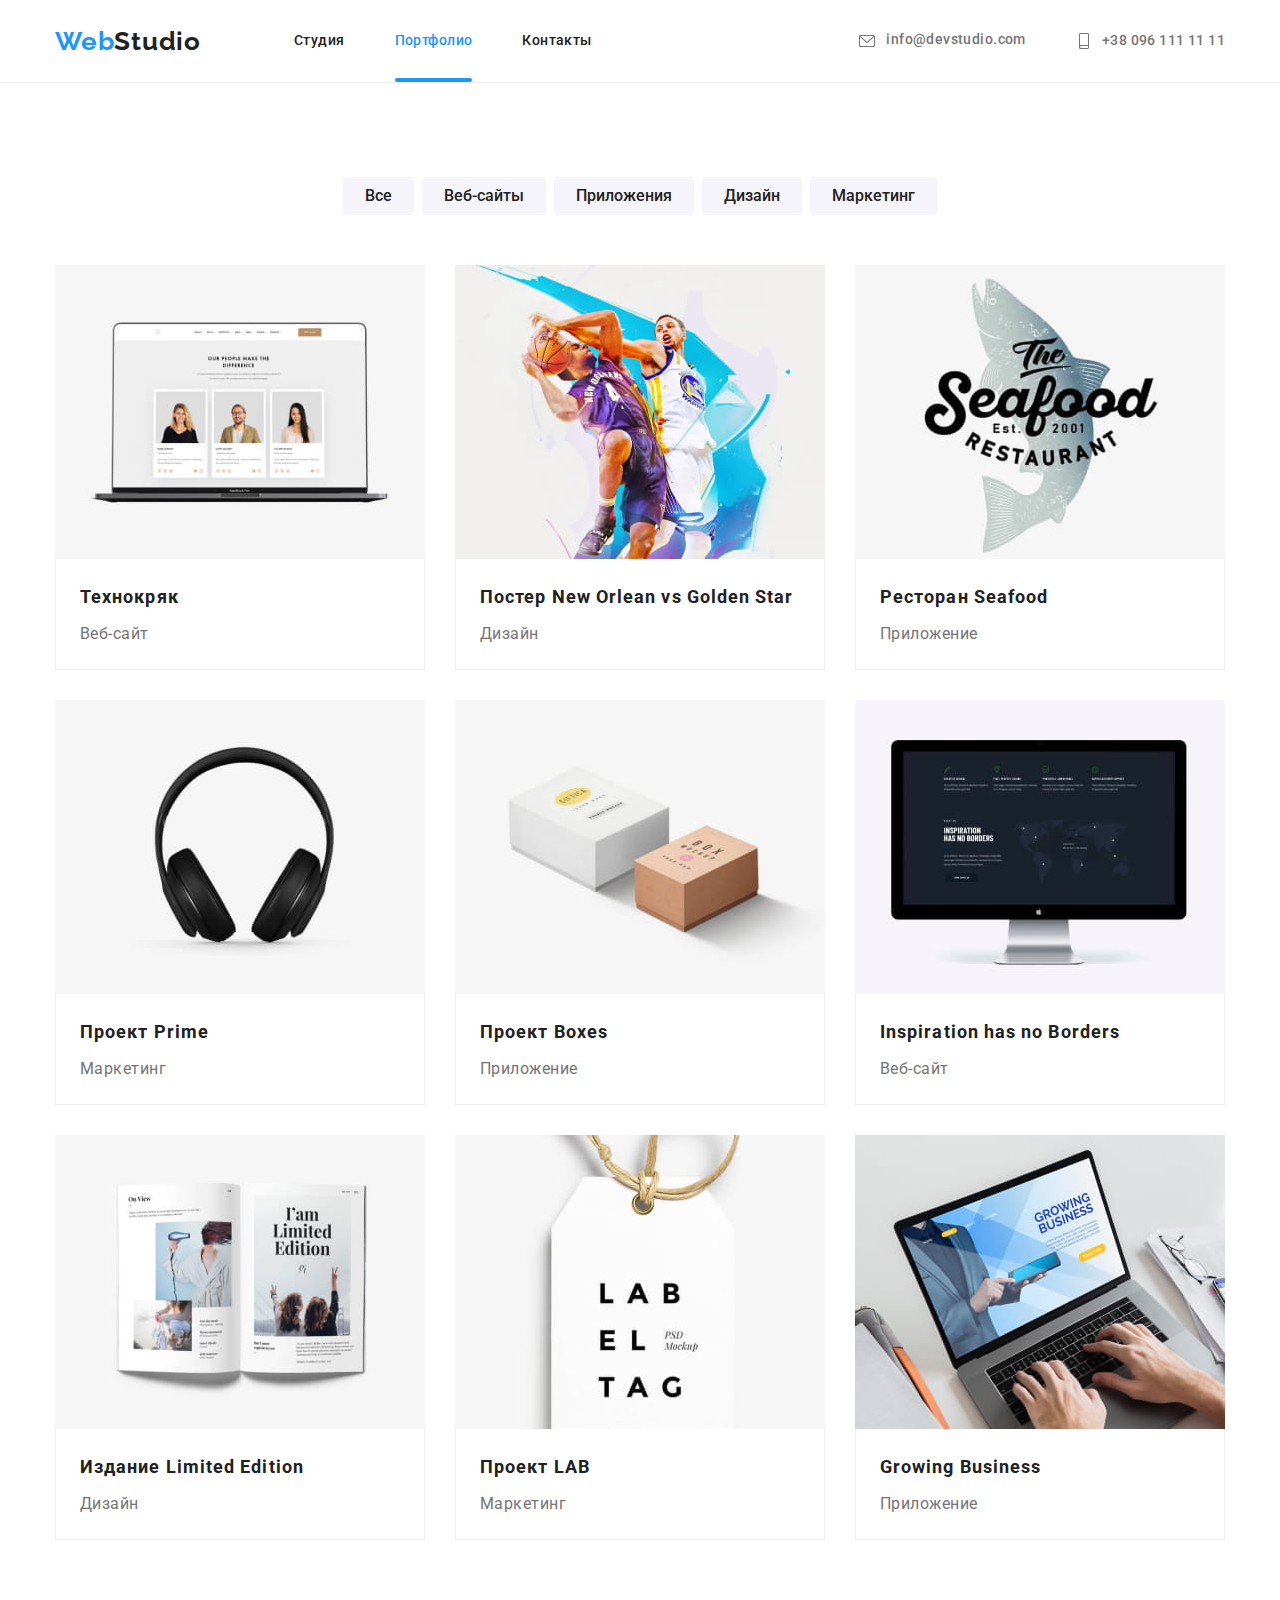
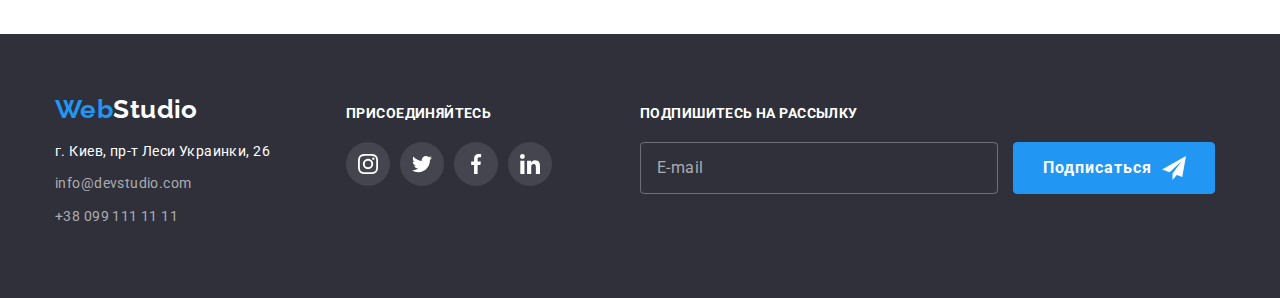
==== portfolio.html @ c3e45320 "Initial commit" ====
<!DOCTYPE html>
<html lang="ru">
  <head>
    <meta charset="UTF-8" />
    <meta http-equiv="X-UA-Compatible" content="IE=edge" />
    <meta name="viewport" content="width=device-width, initial-scale=1.0" />    
    <link href="https://fonts.googleapis.com/css2?family=Raleway:wght@700&family=Roboto:wght@400;500;700;900&display=swap"
      rel="stylesheet" />
      <link rel="stylesheet" href="https://cdnjs.cloudflare.com/ajax/libs/modern-normalize/0.2.0/modern-normalize.min.css" />
      <link rel="stylesheet" href="./css/styles.min.css"/>  
    <title>Web Studio</title>
  </head>
  <body>
    
    <!--Шапка сайта-->

    <header class="header">
      <div class="container header__container">
       <a class="logo link" href="./index.html"><span class="logo--accent-color">Web</span>Studio</a>
    
        <!--Навигация-->

         <nav class="header__navigation">
      
           <ul class="list header__list menu">
            <li class="menu__item"><a href="./index.html" class="link menu__link">Студия</a></li>
            <li class="menu__item"><a href="./portfolio.html" class="link menu__link menu__link--current">Портфолио</a></li>
            <li class="menu__item"><a href="/" class="link menu__link">Контакты</a></li>
          </ul>
    
        </nav>

        <!--Контакты-->

      <ul class="list contact-nav">
        <li class="contact-nav__item"><a class="link contact-nav__link" href="mailto:info@devstudio.com" > 
          <svg class="contact-nav__icon" width="18" height="14">
            <use href="./images/icons/sprite.svg#icon-envelope-hover"></use>             
         
        </svg>
        info@devstudio.com</a></li>

        <li class="contact-nav__item"><a class="link contact-nav__link" href="tel:+380961111111" >
          <svg class="contact-nav__icon" width="16" height="18">
            <use href="./images/icons/sprite.svg#icon-smartphone"></use>
          </svg>
          +38 096 111 11 11</a></li>
      </ul>
    </div>
    </header>

    
    <!--Примеры работ-->

    <main>
      <h1 class="visually-hidden">Примеры работ</h1>
        <section class="section">
      <div class="container">    
        <div class="filter">
        <ul class="filter__list list">
          <li class="filter__item"><button class="filter__button" type="button">Все</button></li>
          <li class="filter__item"><button class="filter__button" type="button">Веб-сайты</button></li>
          <li class="filter__item"><button class="filter__button" type="button">Приложения</button></li>
          <li class="filter__item"><button class="filter__button" type="button">Дизайн</button></li>
          <li class="filter__item"><button class="filter__button" type="button">Маркетинг</button></li>
        </ul>
      </div>

      
        <ul class="grid list">
          <li class="grid__item">
            <article class="product">
            <a class="link product__link" href="/">
              <div class="product__img">
            <img
              src="./images/portfolio-images/img.jpg"
              alt="Сайт на ноутбуке"
              width="370"
              />
              <div class="product__overlay">
                <p class="product__text">
                  Технокряк это современная площадка распространения коронавируса. Компании используют эту платформу для цифрового шпионажа и атак
                  на защищённые сервера конкурентов.
                </p>
              </div>
            </div>
            <div class="product__meta">
            <h2 class="product__name">Технокряк</h2>
            <p class="product__type">Веб-сайт</p>
          </div>
        </a>
      </article>
        </li>
          <li class="grid__item">
            <article class="product">
            <a class="link product__link" href="/">
              <div class="product__img">
            <img
              src="./images/portfolio-images/img-1.jpg"
              alt="Красочный баскетбол"
              width="370"
              />
              <div class="product__overlay">
                <p class="product__text">
                  Технокряк это современная площадка распространения коронавируса. Компании используют эту платформу для цифрового шпионажа и атак
                  на защищённые сервера конкурентов.
                </p>
              </div>
            </div>
              <div class="product__meta">
            <h2 class="product__name">Постер New Orlean vs Golden Star</h2>
            <p class="product__type">Дизайн</p>
          </div>
        </a>
      </article>
        </li>
          <li class="grid__item">
            <article class="product">
            <a class="link product__link" href="/">
              <div class="product__img">
            <img
              src="./images/portfolio-images/img-2.jpg"
              alt="Эмблема ресторана Рыба"
              width="370"
              />
              <div class="product__overlay">
                <p class="product__text">
                  Технокряк это современная площадка распространения коронавируса. Компании используют эту платформу для цифрового шпионажа и атак
                  на защищённые сервера конкурентов.
                </p>
              </div>
            </div>
              <div class="product__meta">
            <h2 class="product__name">Ресторан Seafood</h2>
            <p class="product__type">Приложение</p>
          </div>
        </a>
        </li>
          <li class="grid__item">
            <article class="product">
            <a class="link product__link" href="/">
              <div class="product__img">
            <img
              src="./images/portfolio-images/img-3.jpg"
              alt="Наушники"
              width="370"
              />
              <div class="product__overlay">
                <p class="product__text">
                  Технокряк это современная площадка распространения коронавируса. Компании используют эту платформу для цифрового шпионажа и атак
                  на защищённые сервера конкурентов.
                </p>
              </div>
            </div>
              <div class="product__meta">
            <h2 class="product__name">Проект Prime</h2>
            <p class="product__type">Маркетинг</p>
          </div>
        </a>
      </article>
        </li>
          <li class="grid__item">
            <article class="product">
            <a class="link product__link" href="/">
              <div class="product__img">
            <img
              src="./images/portfolio-images/img-4.jpg"
              alt="Коробки"
              width="370"
              />
              <div class="product__overlay">
                <p class="product__text">
                  Технокряк это современная площадка распространения коронавируса. Компании используют эту платформу для цифрового шпионажа и атак
                  на защищённые сервера конкурентов.
                </p>
              </div>
            </div>
              <div class="product__meta">
            <h2 class="product__name">Проект Boxes</h2>
            <p class="product__type">Приложение</p>
          </div>
        </a>
      </article>
        </li>
          <li class="grid__item">
            <article class="product">
            <a class="link product__link" href="/">
              <div class="product__img">
            <img
              src="./images/portfolio-images/img-5.jpg"
              alt="Cайт на мониторе"
              width="370"
              />
              <div class="product__overlay">
                <p class="product__text">
                  Технокряк это современная площадка распространения коронавируса. Компании используют эту платформу для цифрового шпионажа и атак
                  на защищённые сервера конкурентов.
                </p>
              </div>
            </div>
              <div class="product__meta">
            <h2 class="product__name">Inspiration has no Borders</h2>
            <p class="product__type">Веб-сайт</p>
          </div>
        </a>
      </article>
        </li>
          <li class="grid__item">
            <article class="product">
            <a class="link product__link" href="/">
              <div class="product__img">
            <img
              src="./images/portfolio-images/img-6.jpg"
              alt="Раскрытая книга"
              width="370"
              />
              <div class="product__overlay">
                <p class="product__text">
                  Технокряк это современная площадка распространения коронавируса. Компании используют эту платформу для цифрового шпионажа и атак
                  на защищённые сервера конкурентов.
                </p>
              </div>
            </div>
              <div class="product__meta">
            <h2 class="product__name">Издание Limited Edition</h2>
            <p class="product__type">Дизайн</p>
          </div>
        </a>
      </article>
        </li>
          <li class="grid__item">
            <article class="product">
            <a class="link product__link" href="/">
              <div class="product__img">
            <img
              src="./images/portfolio-images/img-7.jpg"
              alt="Бирка"
              width="370"
              />
              <div class="product__overlay">
                <p class="product__text">
                  Технокряк это современная площадка распространения коронавируса. Компании используют эту платформу для цифрового шпионажа и атак
                  на защищённые сервера конкурентов.
                </p>
              </div>
            </div>
              <div class="product__meta">
            <h2 class="product__name">Проект LAB</h2>
            <p class="product__type">Маркетинг</p>
          </div>
        </a>
      </article>
        </li>
          <li class="grid__item">
            <article class="product">
            <a class="link product__link" href="/">
              <div class="product__img">
            <img
              src="./images/portfolio-images/img-8.jpg"
              alt="Руки печатают на ноутбуке"
              width="370"
              />
              <div class="product__overlay">
                <p class="product__text">
                  Технокряк это современная площадка распространения коронавируса. Компании используют эту платформу для цифрового шпионажа и атак
                  на защищённые сервера конкурентов.
                </p>
              </div>
            </div>
              <div class="product__meta">
            <h2 class="product__name">Growing Business</h2>
            <p class="product__type">Приложение</p>
          </div>
        </a>
      </article>
      </li>
    </ul>
  </div>
</section>
</main>

    <!--Футер-->

    <footer class="footer">
      <div class="container footer__container">
        <div class="footer__item">
      <a class="logo logo__footer" href="./index.html">
        <span class="logo--accent-color">Web</span>Studio</a>
          
        <address class="address">
        <ul class="list footer__contact">
          <li>
            <a class="link street__link" href="https://goo.gl/maps/qucAcmc7RsmT4kep8" rel="nofollow noopener noreferrer" target="blanc">г. Киев, пр-т Леси Украинки, 26 </a>
          </li>
          <li>
            <a class="link footer__link" href="mailto:info@example.com" >info@devstudio.com</a>
          </li>
          <li>
            <a class="link footer__link" href="tel:+380961111111" >+38 099 111 11 11</a>
          </li>
        </ul>
      </address>
     </div>
     <div class="footer__item footer__social">
      <h3 class="title footer__title">присоединяйтесь</h3>
      <ul class="social list">
        <li class="footer-social__item">
          <a href="" class="social__link social__link--bg">
            <svg class="footer__icon" width="20" height="20">
              <use href="./images/icons/sprite.svg#icon-instagram-2"></use>
            </svg>
          </a>
        </li>
        <li class="footer-social__item">
          <a href="" class="social__link social__link--bg">
            <svg class="footer__icon" width="20" height="20">
              <use href="./images/icons/sprite.svg#icon-twitter-2"></use>
            </svg>
          </a>
        </li>
        <li class="footer-social__item">
          <a href="" class="social__link social__link--bg">
            <svg class="footer__icon" width="20" height="20">
              <use href="./images/icons/sprite.svg#icon-facebook-2"></use>
            </svg>
          </a>
        </li>
        <li class="footer-social__item">
          <a href="" class="social__link social__link--bg">
            <svg class="footer__icon" width="20" height="20">
              <use href="./images/icons/sprite.svg#icon-linkedin-2"></use>
            </svg>
          </a>
        </li>
       </ul>
      </div>
      <div class="footer__item">
        <h3 class="title footer__title">Подпишитесь на рассылку</h3>

        <form class="footer-form" autocomplete="on" novalidate>
          <div class="email-form" role="group" aria-label="email-input">
            <input type="email" name="email" id="footer-email" class="email__input" placeholder="E-mail" />

            <button class="button button__footer" type="submit">
              Подписаться
              <svg class="button__icon" width="24" height="24">
                <use href="./images/icons/sprite.svg#icon-send"></use>
              </svg>
            </button>
          </div>
         </div>
        </form>        
      </div>
    </div>
  </div>
</footer>
</body>
</html>
---- css/styles.min.css ----
:root{--primery-text-color: #757575;--title-text-color: #212121;--background-color: #2f303a;--button-text-color: #212121;--button-text-color-hover-focus: #ffffff;--button-background-color: #f5f4fa;--backdrop-bg-color: rgba(0, 0, 0, 0.2);--border-color-for-modal: rgba(33, 33, 33, 0.2);--headline-color-text: #f5f4fa;--bg-headline-color: rgba(47, 48, 58, 0.8);--modal-form__input--textarea: rgba(117, 117, 117, 0.502);--link-text-contacts: #757575;--link-text-menu: #212121;--features-tumb-color: #f5f4fa;--section-bg-color: #f5f4fa;--accent-text-color: #2196f3;--base-icon-color: #afb1b8;--title-font: "Roboto", sans-serif;--white-color: #ffffff;--bg-accent-col: #188ce8;--footer-link-col:#acacb0;--email-placeholder-col:#acacb0;--header-bottom-border: #ececec;--card-overlay-bg-color: rgba(33, 150, 243, 0.9);--transparent-color: #00000000;--card-bg-overlay-color: rgba(33, 150, 243, 0.9);--box-shadow: 0px 1px 3px rgba(0, 0, 0, 0.12), 0px 1px 1px rgba(0, 0, 0, 0.14), 0px 2px 1px rgba(0, 0, 0, 0.2);--button-shadow: 0px 3px 1px rgba(0, 0, 0, 0.1), 0px 1px 2px rgba(0, 0, 0, 0.08), 0px 2px 2px rgba(0, 0, 0, 0.12);--portfolio-box-shadow: 0px 1px 1px rgba(0, 0, 0, 0.12), 0px 4px 4px rgba(0, 0, 0, 0.06), 1px 4px 6px rgba(0, 0, 0, 0.16);--border-card-color: #eeeeee;--animation: 250ms cubic-bezier(0.4, 0, 0.2, 1);--container-width: 1200px;--grid-num: 3}.visually-hidden{position:absolute !important;clip:rect(1px 1px 1px 1px);clip:rect(1px, 1px, 1px, 1px);padding:0 !important;border:0 !important;height:1px !important;width:1px !important;overflow:hidden}html{box-sizing:border-box}*,*::before,*::after{box-sizing:inherit}body{font-family:var(--title-font);font-weight:500;letter-spacing:0.03em;color:var(--primery-text-color);background-color:var(--white-color);margin:0}h1,h2,h3,h4,h5,h6,p{margin-top:0;margin-bottom:0}img{display:block;max-width:100%;height:auto}address{font-style:normal;width:231px}.list{list-style:none;padding-left:0;margin:0}.link{letter-spacing:0.03em;text-decoration:none;color:var(--link-text-contacts);transition:color var(--animation)}.container{width:var(--container-width);padding-left:15px;padding-right:15px;margin-left:auto;margin-right:auto}.button{font-family:inherit;font-weight:bold;font-size:16px;line-height:1.9;letter-spacing:0.06em;color:var(--white-color);background-color:var(--accent-text-color);margin:0px;border-width:0px;min-width:200px;padding:10px 32px;border-radius:4px;cursor:pointer;transition:background-color var(--animation)}.button:hover,.button:focus{background-color:var(--bg-accent-col)}.button__footer{display:inline-flex;justify-content:center;align-items:center;padding:10px 28px 10px 29px;margin-left:12px;border:1px solid var(--accent-text-color);background-color:var(--accent-text-color);transition:background-color var(--animation)}.button__icon{fill:currentColor;margin-left:10px}.button__form{display:block;margin:auto}.menu{display:block;font-weight:500;font-size:14px;line-height:1.14;letter-spacing:0.02em;color:var(--link-text-contacts)}.menu__item:not(:last-child){margin-right:50px}.menu__link{position:relative;display:block;padding-top:32px;padding-bottom:32px;color:var(--link-text-menu)}.menu__link:after{content:"";position:absolute;display:block;height:4px;width:100%;border-radius:2px;bottom:-1px;background-color:var(--transparent-color);transition:background-color var(--animation)}.menu__link:hover::after,.menu__link:focus::after{background-color:var(--accent-text-color)}.menu__link--current{color:var(--accent-text-color);transition:color var(--animation)}.menu__link--current:hover,.menu__link--current:focus{color:var(--bg-accent-col)}.menu__link--current::after{content:"";background-color:var(--accent-text-color);bottom:-1px}.menu__link--current:hover::after,.menu__link--current:focus::after{color:var(--bg-accent-col)}.menu__link:hover,.menu__link:focus{color:var(--accent-text-color)}.social{display:flex;justify-content:space-between}.social__item{width:calc((100% - 30px) / 4);margin-right:10px;height:44px}.social__item:nth-child(4n){margin-right:0}.social__link{display:flex;justify-content:center;align-items:center;width:100%;height:100%;background:var(--white-color);border-radius:50%;fill:var(--base-icon-color);transition:background-color var(--animation)}.social__icon{width:20px;height:20px;transition:var(--animation)}.social__link:hover,.social__link:focus{background:var(--accent-text-color);fill:var(--white-color)}.logo{display:block;font-family:"Raleway", sans-serif;font-weight:700;font-size:26px;line-height:1.19;text-decoration:none;color:var(--title-text-color)}.logo:hover,.logo:focus{color:var(--accent-text-color);transition:fill var(--animation)}.logo--accent-color{color:var(--accent-text-color)}.logo__footer{color:var(--white-color);display:block;font-family:"Raleway", sans-serif;font-weight:700;font-size:26px;line-height:1.19;text-decoration:none;padding-top:0;padding-bottom:15px;transition:color var(--animation)}.logo__footer:hover,.logo__footer:focus{color:var(--accent-text-color);transition:fill var(--animation)}.title{font-weight:700;font-size:14px;line-height:1.14;letter-spacing:0.03em;margin-bottom:10px;text-transform:uppercase;color:var(--title-text-color)}.header{border-bottom:1px solid var(--header-bottom-border)}.header__container{display:flex;align-items:center}.header__navigation{display:flex;margin-left:93px}.header__list{display:flex}.backdrop{position:fixed;top:0;left:0;width:100%;height:100%;background-color:var(--backdrop-bg-color);opacity:1;transition:opacity var(--animation)}.backdrop.is-hidden{opacity:0;pointer-events:none;transition:scale(0.9)}.modal{position:absolute;top:50%;left:50%;padding:40px;display:flex;flex-direction:column;justify-content:center;align-items:center;color:var(--title-text-color);background-color:var(--white-color);box-shadow:var(--box-shadow);border-radius:4px;transform-origin:top left;transform:translate(-50%, -50%);transition:transform var(--animation)}.backdrop.is-hidden .modal{transform:translate(-50%, -50%)}.contact-nav{font-weight:500;font-size:14px;line-height:1.14;letter-spacing:0.02em;display:flex;margin-left:auto}.contact-nav__link{display:flex;align-items:center;padding-top:32px;padding-bottom:32px}.contact-nav__link:hover,.contact-nav__link:focus{color:var(--accent-text-color);transition:color var(--animation)}.contact-nav__item+.contact-nav__item{margin-left:50px}.contact-nav__icon{margin-right:10px;fill:currentColor;transition:fill var(--animation)}.contact-nav__link:hover .contact-nav,.contact-nav__link:focus .contact-nav{fill:var(--accent-text-color)}.modal-form{content:""}.modal-form__container{display:flex;flex-direction:column;justify-content:center;align-items:center;min-width:446px}.modal-form__label,.modal-form__element{display:block;width:100%}.modal-form__element+.modal-form__element{margin-top:10px}.modal-form__heading{text-align:center;margin-bottom:12px;font-weight:700;font-size:20px;line-height:1.15}.modal-form__label{margin-bottom:4px;font-style:normal;font-weight:400;font-size:12px;line-height:1.17;letter-spacing:0.01em;color:var(--primery-text-color)}.modal-form__input{width:100%;padding-top:12px;padding-bottom:12px;padding-left:calc(12px + 18px + 12px);padding-right:12px;font-family:inherit;font-style:normal;font-weight:400;font-size:14px;line-height:1.14;color:var(--black-color);letter-spacing:0.01em;outline-color:var(--bg-accent-col);border-radius:4px;border-width:1px;border-style:solid;border-color:var(--border-color-for-modal);transition:border-color var(--animation)}.modal-form:focus{border-color:var(--accent-text-color)}.modal-form__field{position:relative}.modal-form__icon{position:absolute;top:50%;left:11px;transform:translateY(-50%);transition:fill var(--animation)}.modal-form__input:focus+.modal-form__icon{fill:var(--accent-text-color)}.modal-form__input--textarea{padding:11px 15px;resize:none;overflow:hidden;height:120px}.modal-form__input--textarea::placeholder{color:var(--modal-form__input--textarea)}.modal-button__close{position:absolute;top:8px;right:8px;display:flex;justify-content:center;align-items:center;padding:0;width:30px;height:30px;border-radius:50%;border-color:transparent;color:var(--title-text-color);background:var(--white-color);border:1px solid rgba(0,0,0,0.1);cursor:pointer;transition:color var(--animation),border-color var(--animation) 250ms}.modal-button__close:hover,.modal-button__close:focus{color:var(--accent-text-color);border-color:var(--accent-text-color)}.modal-button__icon{fill:currentColor}.checkbox{text-align:center;margin-top:20px;margin-bottom:30px;font-style:normal;font-weight:normal;font-size:14px;line-height:1.71;letter-spacing:0.03em;color:var(--primery-text-color)}.checkbox__label{position:relative;display:inline-block;cursor:pointer;padding-left:calc(7px + 16px)}.checkbox__visually-hidden{position:absolute;width:1px;height:1px;margin:-1px;border-radius:0;padding:0;clip:rect(0 0 0 0);overflow:hidden}.checkbox__icon{position:absolute;top:50%;left:0;transform:translateY(-50%);border-width:2px;border-style:solid;border-color:var(--bg-accent-color);background-color:transparent;border-radius:2px;fill:none;transition:fill var(--animation),background-color var(--animation),border-color var(--animation)}.checkbox__input:checked+.checkbox__icon{background-color:var(--accent-text-color);fill:var(--white-color);border:none;outline-color:var(--accent-text-color)}.checkbox__input:hover+.checkbox__icon,.checkbox__input:focus+.checkbox__icon{border-color:var(--accent-text-color);outline-color:var(--accent-text-coloror)}.checkbox__link{display:inline-block;font-weight:normal;font-size:14px;line-height:1.71;letter-spacing:0.03em;margin-left:2px;color:var(--accent-text-color);text-decoration:underline;transition:color var(--animation)}.checkbox__link:hover,.checkbox__link:focus{color:var(--bg-accent-col);outline-color:currentColor}.grid{display:flex;flex-wrap:wrap;margin-left:-30px;margin-top:-30px}.grid__item{flex-basis:calc((100% - 30px * var(--grid-num)) / var(--grid-num));margin-left:30px;margin-top:30px}.section{padding-top:94px;padding-bottom:94px}.section__title{color:var(--title-text-color)}.section--padding-bottom{padding-bottom:0}.section__title{margin-top:0px;margin-bottom:50px;font-weight:700;font-size:36px;line-height:1.17;text-align:center}.hero{padding-top:200px;padding-bottom:200px;max-width:1600px;min-height:600px;margin-left:auto;margin-right:auto;text-align:center;background-color:var(--background-color);color:var(--white-color);background-image:linear-gradient(to right, rgba(47,48,58,0.4), rgba(47,48,58,0.4)),url(../images/hero.jpg);background-repeat:no-repeat;background-position:center;background-size:cover}.hero__title{margin-top:0px;margin-right:auto;margin-left:auto;margin-bottom:30px;width:696px;font-weight:900;font-size:44px;line-height:1.4;text-align:center;letter-spacing:0.06em;text-transform:uppercase;color:#ffffff}.features{display:flex;justify-content:space-between;--grid-num: 4}.features__item{display:flex;flex-direction:column}.features__thumb{display:flex;align-items:center;justify-content:center;background-color:var(--features-tumb-color);height:120px;margin-bottom:30px}.features__text{font-weight:400;color:var(--primery-text-color)}.features__card .features__text{font-size:14px;line-height:1.71;margin-bottom:0px}.types-services__thumb{position:relative;display:flex}.types-services__title{position:absolute;left:0;bottom:0;display:block;width:100%;padding-top:27px;padding-bottom:27px;text-transform:uppercase;text-align:center;font-weight:bold;font-size:14px;line-height:1.14;background-color:var(--bg-headline-color);color:var(--headline-color-text)}.team{font-weight:400;font-size:16px;line-height:1.19;text-align:center;--grid-num: 4}.team__item{box-shadow:var(--box-shadow);border-radius:0px 0px 4px 4px;background-color:var(--white-color)}.team__item:nth-child(4n){margin-right:0px}.team__name{font-weight:500;font-size:16px;line-height:1.18;letter-spacing:0.03em;margin-bottom:10px;font-size:inherit;font-weight:500;color:var(--title-text-color)}.team__position{font-size:16px;line-height:1.18;letter-spacing:0.03em;margin-bottom:16px;color:var(--primery-text-color)}.team__card{font-weight:400;font-size:16px;line-height:1.19;text-align:center;margin-top:30px;margin-bottom:30px;margin-left:32px;margin-right:32px}.section--bg{background-color:var(--section-bg-color)}.clients{justify-content:center;align-items:center;--grid-num: 6}.clients__item{height:90px}.clients__item:nth-child(6n){margin-right:0px}.clients__link{display:flex;justify-content:center;align-items:center;width:100%;height:100%;border:1px solid #afb1b8;border-radius:4px;fill:#afb1b8;transition:border-color var(--animation),fill var(--animation)}.clients__link:hover,.clients__link:focus{border:1px solid var(--accent-text-color);fill:var(--accent-text-color)}.clients__icon{transition:fill var(--animation)}.footer{padding-top:60px;padding-bottom:60px;font-weight:400;font-size:14px;line-height:1.71;letter-spacing:0.03em;background-color:var(--background-color)}.footer__link{display:inline-block;letter-spacing:0.03em;color:var(--footer-link-col);margin-bottom:9px}.footer__link:hover,.footer__link:focus{color:var(--accent-text-color)}.footer__container{display:flex;justify-content:space-between}.footer__address{display:flex;flex-direction:column;margin-right:20px}.footer__social{display:flex;flex-direction:column;margin-top:12px;margin-bottom:20px}.footer__social .footer__title{margin-bottom:20px;font-weight:700;font-size:14px;line-height:1.14;text-transform:uppercase}.footer__title{color:var(--white-color)}.footer__item{display:flex;flex-direction:column}.footer__item:first-child{margin-right:60px}.footer__item:last-child{width:calc(100% / 2);margin-left:auto}.footer__item:nth-last-child(-n+2){margin-top:12px}.footer__contact{font-style:normal;font-size:14px;line-height:1.71;letter-spacing:0.03em;color:#ffffff}.footer__title{margin-bottom:20px}.footer-social__list{display:flex;flex-direction:row;justify-content:space-between;align-items:center;min-width:206px}.footer-social__item,.social__link--bg{margin-right:5px;margin-bottom:0}.footer-social__item:nth-child(4n){margin-right:0}.social__link--bg{display:flex;justify-content:center;align-items:center;width:44px;height:44px;background:#ffffff1a;border-radius:50%;fill:var(--white-color);transition:background-color var(--animation)}.social__link--bg:hover,.social__link--bg:focus{background:var(--accent-text-color)}.footer-form{color:var(--white-color);font-size:14px;font-weight:700;letter-spacing:0.03em;line-height:1.14;font-style:normal}.email__input{color:currentColor;background-color:var(--transparent-color);padding:15px 16px;border-width:1px;border-style:solid;border-color:rgba(255,255,255,0.3);outline-color:rgba(255,255,255,0.3);border-radius:4px;width:358px;font-size:16px;font-weight:400;line-height:1.25;letter-spacing:0.03em;transition:border-color var(--animation),outline-color var(--animation)}.email__input:hover,.email__input:focus{border-color:var(--accent-text-color);outline-color:var(--accent-text-color)}.email__input::placeholder{color:var(--email-placeholder-col)}.street__link{display:inline-block;color:var(--white-color);text-decoration:none;margin-bottom:9px}.street__link:hover,.street__link:focus{color:var(--accent-text-color)}.filter{display:flex;justify-content:center;margin:auto;min-width:611px;margin-bottom:50px}.filter__list{display:flex;flex-wrap:wrap;justify-content:center}.filter__item{margin-right:8px}.filter__item:nth-child(5n){margin-right:0px}.filter__button{border-style:none;border:0px solid #f5f4fa;font-family:inherit;font-weight:500;font-size:16px;line-height:1.62;color:var(--title-text-color);background-color:#f5f4fa;cursor:pointer;padding:6px 22px;border-radius:4px;box-shadow:var(--transparent-color);transition:color var(--animation),background-color var(--animation),box-shadow var(--animation)}.filter__button:hover,.filter__button:focus{color:var(--white-color);background-color:var(--accent-text-color);box-shadow:var(--button-shadow)}.product{content:""}.product__link{display:flex;flex-direction:column;box-shadow:none;transition:box-shadow var(--animation)}.product__link:hover,.product__link:focus{box-shadow:var(--portfolio-box-shadow)}.product__meta{border-bottom:1px solid var(--border-card-color);border-right:1px solid var(--border-card-color);border-left:1px solid var(--border-card-color);padding:20px 24px;letter-spacing:0.03em}.product__name{margin-bottom:4px;font-weight:700;font-size:18px;line-height:2;letter-spacing:0.06em;color:var(--title-text-color)}.product__type{font-size:16px;line-height:1.87;font-weight:400;color:var(--primery-text-color)}.product__img{position:relative;overflow:hidden}.product__overlay{position:absolute;left:0;bottom:0;width:100%;height:100%;padding:63px 24px;font-weight:normal;font-size:18px;line-height:1.55;letter-spacing:0.03em;color:var(--white-color);background-color:var(--card-bg-overlay-color);transform:translateY(103%);transition:transform var(--animation)}.product__link:hover .product__overlay,.product__link:focus .product__overlay{transform:translateY(0)}
/*# sourceMappingURL=styles.min.css.map */
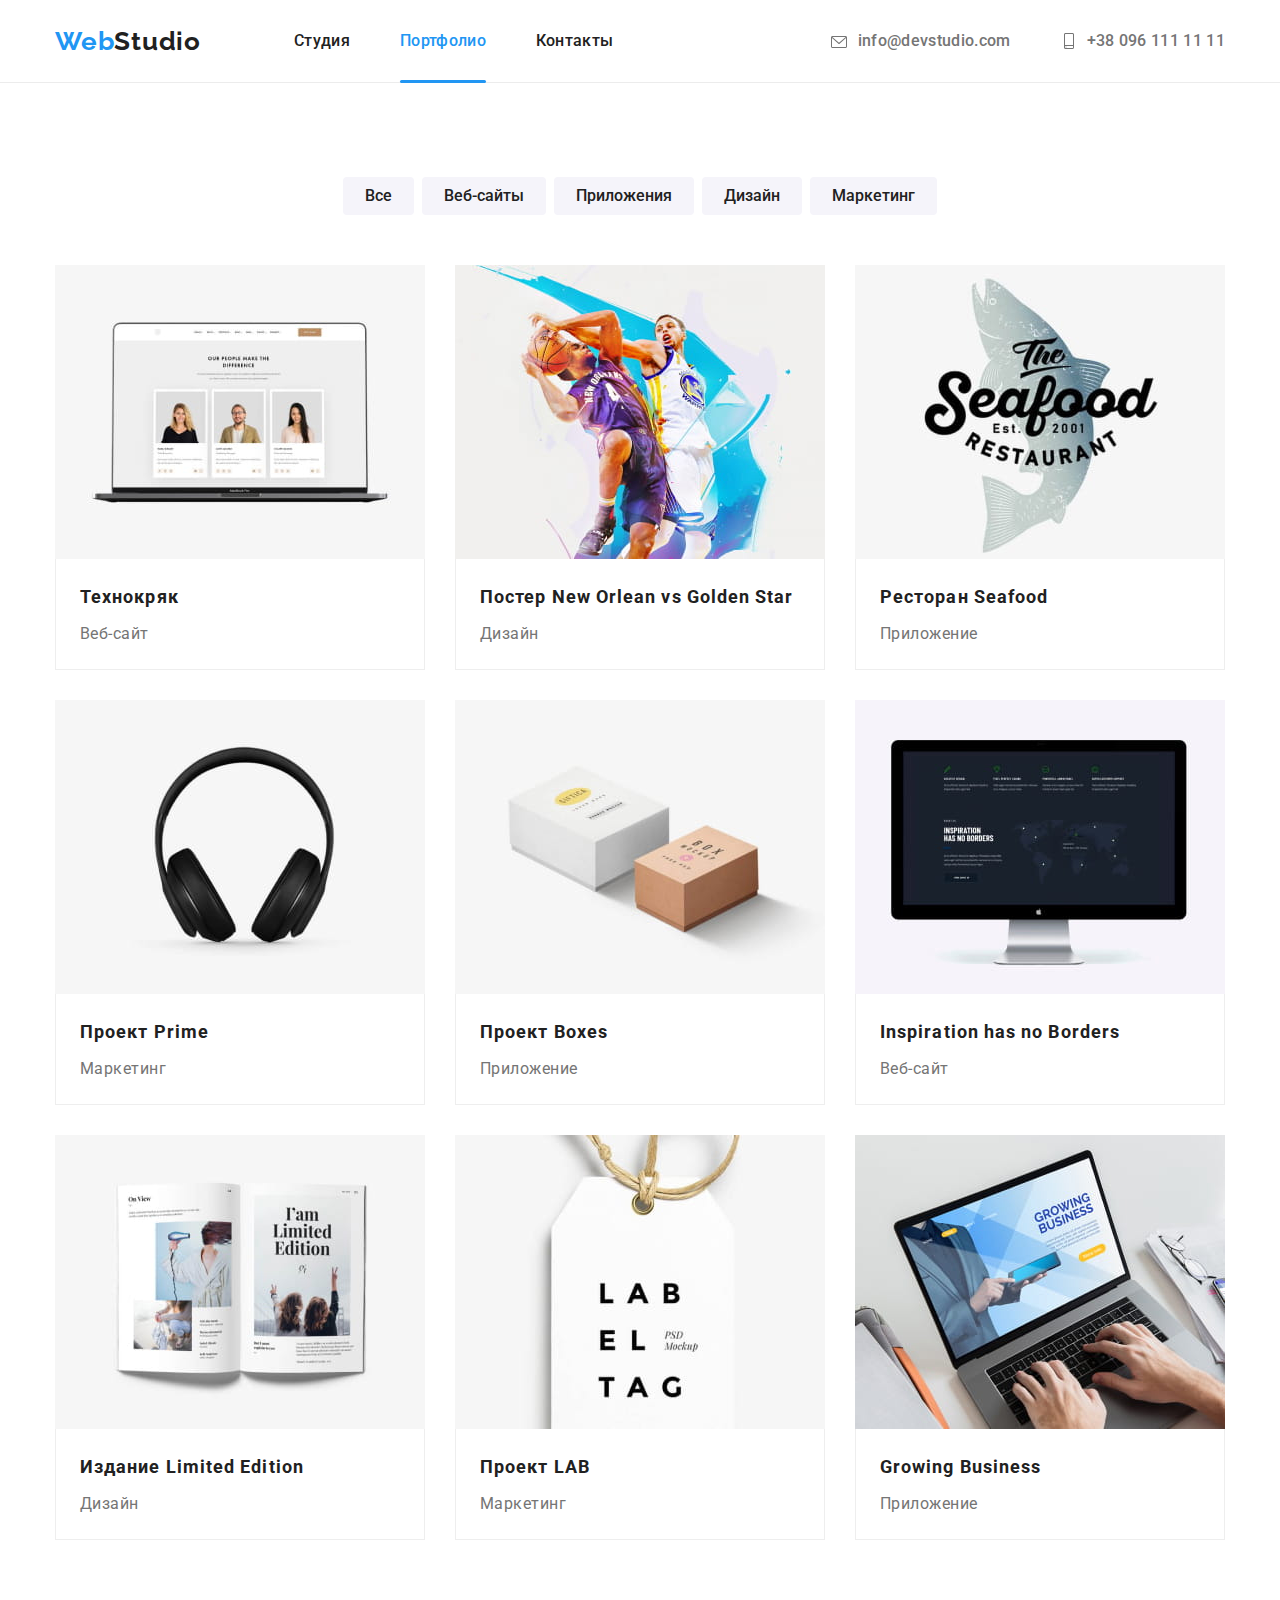
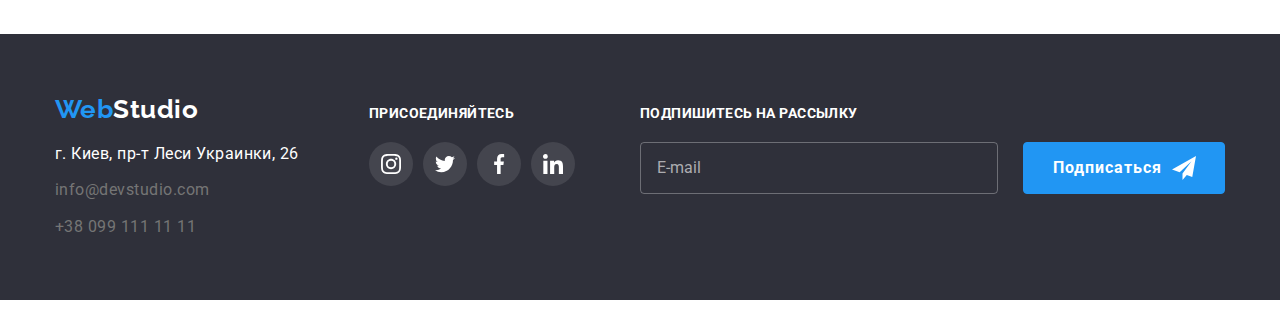
==== commit 788b03bd: "draft-2" ====
--- a/portfolio.html
+++ b/portfolio.html
@@ -7,7 +7,9 @@
     <link href="https://fonts.googleapis.com/css2?family=Raleway:wght@700&family=Roboto:wght@400;500;700;900&display=swap"
       rel="stylesheet" />
       <link rel="stylesheet" href="https://cdnjs.cloudflare.com/ajax/libs/modern-normalize/0.2.0/modern-normalize.min.css" />
-      <link rel="stylesheet" href="./css/styles.min.css"/>  
+      <link rel="stylesheet" href="./css/styles.min.css"/> 
+      <link rel="stylesheet" href="./js/menu.js" />
+      <link rel="stylesheet" href="./js/modal.js" />   
     <title>Web Studio</title>
   </head>
   <body>
@@ -16,7 +18,7 @@
 
     <header class="header">
       <div class="container header__container">
-       <a class="logo link" href="./index.html"><span class="logo--accent-color">Web</span>Studio</a>
+       <a class="link logo" href="./index.html"><span class="logo--accent-color">Web</span>Studio</a>
     
         <!--Навигация-->
 
@@ -33,19 +35,28 @@
         <!--Контакты-->
 
       <ul class="list contact-nav">
-        <li class="contact-nav__item"><a class="link contact-nav__link" href="mailto:info@devstudio.com" > 
+        <li class="contact-nav__item"><a class="contact-nav__link link" href="mailto:info@devstudio.com" > 
           <svg class="contact-nav__icon" width="18" height="14">
             <use href="./images/icons/sprite.svg#icon-envelope-hover"></use>             
          
         </svg>
         info@devstudio.com</a></li>
 
-        <li class="contact-nav__item"><a class="link contact-nav__link" href="tel:+380961111111" >
+        <li class="contact-nav__item"><a class="contact-nav__link link" href="tel:+380961111111" >
           <svg class="contact-nav__icon" width="16" height="18">
             <use href="./images/icons/sprite.svg#icon-smartphone"></use>
           </svg>
           +38 096 111 11 11</a></li>
       </ul>
+
+      <button type="button" class="mobile-menu-btn" data-menu-button>
+        <svg class="mobile-menu__icon">
+          <use class="icon-menu" href="./images/icons/sprite.svg#icon-menu"></use>
+          <use
+            class="icon-close"
+            href="./images/icons/sprite.svg#icon-close"></use>
+        </svg>
+      </button>
     </div>
     </header>
 
@@ -283,22 +294,21 @@
 
     <footer class="footer">
       <div class="container footer__container">
-        <div class="footer__item">
+        <div class="footer__address">
       <a class="logo logo__footer" href="./index.html">
         <span class="logo--accent-color">Web</span>Studio</a>
           
         <address class="address">
-        <ul class="list footer__contact">
-          <li>
-            <a class="link street__link" href="https://goo.gl/maps/qucAcmc7RsmT4kep8" rel="nofollow noopener noreferrer" target="blanc">г. Киев, пр-т Леси Украинки, 26 </a>
-          </li>
-          <li>
-            <a class="link footer__link" href="mailto:info@example.com" >info@devstudio.com</a>
-          </li>
-          <li>
-            <a class="link footer__link" href="tel:+380961111111" >+38 099 111 11 11</a>
-          </li>
-        </ul>
+        
+            <a class="link contact-nav__link footer__contact-link" href="https://goo.gl/maps/qucAcmc7RsmT4kep8" rel="nofollow noopener noreferrer" target="blanc">г. Киев, пр-т Леси Украинки, 26 </a>
+       
+      
+            <a class="link contact-nav__link footer__contact-link" href="mailto:info@example.com" >info@devstudio.com</a>
+         
+        
+            <a class="link contact-nav__link footer__contact-link" href="tel:+380961111111" >+38 099 111 11 11</a>
+          
+       
       </address>
      </div>
      <div class="footer__item footer__social">
@@ -334,7 +344,7 @@
         </li>
        </ul>
       </div>
-      <div class="footer__item">
+      <div class="footer__email-form">
         <h3 class="title footer__title">Подпишитесь на рассылку</h3>
 
         <form class="footer-form" autocomplete="on" novalidate>
@@ -354,5 +364,134 @@
     </div>
   </div>
 </footer>
+
+  <div class="backdrop is-hidden" data-modal>
+    <div class="modal">
+      <button class="modal-button__close" data-modal-close type="button">
+        <svg class="modal-button__icon" height="18" width="18">
+          <use href="./images/icons/sprite.svg#icon-close-black-1"></use>
+        </svg>
+      </button>
+      <form class="modal-form" autocomplete="on" novalidate>
+        <div class="modal-form__container" role="group" aria-label="modal-form__heading">
+          <p class="modal-form__heading" id="modal-form__heading">
+            Оставьте свои данные, мы вам перезвоним
+          </p>
+
+          <div class="modal-form__element">
+            <label class="modal-form__label" for="name">Имя</label>
+
+            <div class="modal-form__field">
+              <input class="modal-form__input" type="text" id="name" name="name" pattern="^[A-Za-zА-Яа-яЁё\s]+$" required />
+              <svg class="modal-form__icon" width="18" height="18">
+                <use href="./images/icons/sprite.svg#icon-person"></use>
+              </svg>
+    </div>
+  </div>
+  <div class="modal-form__element">
+    <label for="tel" class="modal-form__label">Телефон</label>
+
+    <div class="modal-form__field">
+      <input type="tel" class="modal-form__input" id="tel" pattern="[0-9]{10}" required />
+      <svg class="modal-form__icon" width="18" height="18">
+        <use href="./images/icons/sprite.svg#icon-phone"></use>
+      </svg>
+    </div>
+  </div>
+
+  <div class="modal-form__element">
+    <label for="email" class="modal-form__label">Почта</label>
+
+    <div class="modal-form__field">
+      <input type="email" class="modal-form__input" id="email" />
+      <svg class="modal-form__icon" width="18" height="18">
+        <use href="./images/icons/sprite.svg#icon-email"></use>
+      </svg>
+    </div>
+  </div>
+
+  <div class="modal-form__element">
+    <label for="commit" class="modal-form__label">Комментарий</label>
+
+    <div class="modal-form__field">
+      <textarea class="modal-form__input modal-form__input--textarea" name="commit" id="commit" placeholder="Введите текст" rows="6"></textarea>
+    </div>
+  </div>
+</div>
+
+<div class="checkbox">
+  <label class="checkbox__label">
+    <input type="checkbox" class="checkbox__input checkbox__visually-hidden" name="checkbox" />
+    
+    <svg class="checkbox__icon" width="16" height="15">
+      <use href="./images/icons/sprite.svg#icon-check"></use>
+    </svg>
+    <span class="checkbox__text">Соглашаюсь с рассылкой и принимаю</span>
+  </label>
+  <a class="checkbox__link" href="/">Условия договора</a>
+</div>
+<button class="button button__form" type="submit">Отправить</button>
+</form>
+</div>
+</div>
+
+<div class="mobile-menu" data-menu>
+  <div class="mobile__content">
+    <ul class="list mobile-menu__list">
+      <li class="mobile-menu__item">
+        <a
+          class="link mobile-menu__link mobile-menu__link--current"
+          href="#"
+          >Студия</a
+        >
+      </li>
+      <li class="mobile-menu__item">
+        <a class="link mobile-menu__link" href="./portfolio.html"
+          >Портфолио</a
+        >
+      </li>
+      <li class="mobile-menu__item">
+        <a class="link mobile-menu__link" href="#">Контакты</a>
+      </li>
+    </ul>
+    <div>
+      <ul class="list mobile-contact">
+        <li class="mobile-contact__item">
+          <a
+            class="link mobile-contact__link mobile-contact__link--accent"
+            href="tel:+380961111111"
+          >
+            +38 096 111 11 11
+          </a>
+        </li>
+        <li class="mobile-contact__item">
+          <a
+            class="link mobile-contact__link"
+            href="mailto:info@devstudio.com"
+          >
+            info@devstudio.com
+          </a>
+        </li>
+      </ul>
+      <ul class="mobile-social list">
+        <li class="mobile-social__item">
+          <a href="#" class="link mobile-social__link">Instagram</a>
+        </li>
+        <li class="mobile-social__item">
+          <a href="#" class="link mobile-social__link">Twitter</a>
+        </li>
+        <li class="mobile-social__item">
+          <a href="#" class="link mobile-social__link">Facebook</a>
+        </li>
+        <li class="mobile-social__item">
+          <a href="#" class="link mobile-social__link">LinkedIn</a>
+        </li>
+      </ul>
+    </div>
+  </div>
+</div>
+
+<script src="./js/menu.js"></script>
+<script src="./js/modal.js"></script>
 </body>
 </html>
--- a/css/styles.min.css
+++ b/css/styles.min.css
@@ -1,2 +1,2 @@
-:root{--primery-text-color: #757575;--title-text-color: #212121;--background-color: #2f303a;--button-text-color: #212121;--button-text-color-hover-focus: #ffffff;--button-background-color: #f5f4fa;--backdrop-bg-color: rgba(0, 0, 0, 0.2);--border-color-for-modal: rgba(33, 33, 33, 0.2);--headline-color-text: #f5f4fa;--bg-headline-color: rgba(47, 48, 58, 0.8);--modal-form__input--textarea: rgba(117, 117, 117, 0.502);--link-text-contacts: #757575;--link-text-menu: #212121;--features-tumb-color: #f5f4fa;--section-bg-color: #f5f4fa;--accent-text-color: #2196f3;--base-icon-color: #afb1b8;--title-font: "Roboto", sans-serif;--white-color: #ffffff;--bg-accent-col: #188ce8;--footer-link-col:#acacb0;--email-placeholder-col:#acacb0;--header-bottom-border: #ececec;--card-overlay-bg-color: rgba(33, 150, 243, 0.9);--transparent-color: #00000000;--card-bg-overlay-color: rgba(33, 150, 243, 0.9);--box-shadow: 0px 1px 3px rgba(0, 0, 0, 0.12), 0px 1px 1px rgba(0, 0, 0, 0.14), 0px 2px 1px rgba(0, 0, 0, 0.2);--button-shadow: 0px 3px 1px rgba(0, 0, 0, 0.1), 0px 1px 2px rgba(0, 0, 0, 0.08), 0px 2px 2px rgba(0, 0, 0, 0.12);--portfolio-box-shadow: 0px 1px 1px rgba(0, 0, 0, 0.12), 0px 4px 4px rgba(0, 0, 0, 0.06), 1px 4px 6px rgba(0, 0, 0, 0.16);--border-card-color: #eeeeee;--animation: 250ms cubic-bezier(0.4, 0, 0.2, 1);--container-width: 1200px;--grid-num: 3}.visually-hidden{position:absolute !important;clip:rect(1px 1px 1px 1px);clip:rect(1px, 1px, 1px, 1px);padding:0 !important;border:0 !important;height:1px !important;width:1px !important;overflow:hidden}html{box-sizing:border-box}*,*::before,*::after{box-sizing:inherit}body{font-family:var(--title-font);font-weight:500;letter-spacing:0.03em;color:var(--primery-text-color);background-color:var(--white-color);margin:0}h1,h2,h3,h4,h5,h6,p{margin-top:0;margin-bottom:0}img{display:block;max-width:100%;height:auto}address{font-style:normal;width:231px}.list{list-style:none;padding-left:0;margin:0}.link{letter-spacing:0.03em;text-decoration:none;color:var(--link-text-contacts);transition:color var(--animation)}.container{width:var(--container-width);padding-left:15px;padding-right:15px;margin-left:auto;margin-right:auto}.button{font-family:inherit;font-weight:bold;font-size:16px;line-height:1.9;letter-spacing:0.06em;color:var(--white-color);background-color:var(--accent-text-color);margin:0px;border-width:0px;min-width:200px;padding:10px 32px;border-radius:4px;cursor:pointer;transition:background-color var(--animation)}.button:hover,.button:focus{background-color:var(--bg-accent-col)}.button__footer{display:inline-flex;justify-content:center;align-items:center;padding:10px 28px 10px 29px;margin-left:12px;border:1px solid var(--accent-text-color);background-color:var(--accent-text-color);transition:background-color var(--animation)}.button__icon{fill:currentColor;margin-left:10px}.button__form{display:block;margin:auto}.menu{display:block;font-weight:500;font-size:14px;line-height:1.14;letter-spacing:0.02em;color:var(--link-text-contacts)}.menu__item:not(:last-child){margin-right:50px}.menu__link{position:relative;display:block;padding-top:32px;padding-bottom:32px;color:var(--link-text-menu)}.menu__link:after{content:"";position:absolute;display:block;height:4px;width:100%;border-radius:2px;bottom:-1px;background-color:var(--transparent-color);transition:background-color var(--animation)}.menu__link:hover::after,.menu__link:focus::after{background-color:var(--accent-text-color)}.menu__link--current{color:var(--accent-text-color);transition:color var(--animation)}.menu__link--current:hover,.menu__link--current:focus{color:var(--bg-accent-col)}.menu__link--current::after{content:"";background-color:var(--accent-text-color);bottom:-1px}.menu__link--current:hover::after,.menu__link--current:focus::after{color:var(--bg-accent-col)}.menu__link:hover,.menu__link:focus{color:var(--accent-text-color)}.social{display:flex;justify-content:space-between}.social__item{width:calc((100% - 30px) / 4);margin-right:10px;height:44px}.social__item:nth-child(4n){margin-right:0}.social__link{display:flex;justify-content:center;align-items:center;width:100%;height:100%;background:var(--white-color);border-radius:50%;fill:var(--base-icon-color);transition:background-color var(--animation)}.social__icon{width:20px;height:20px;transition:var(--animation)}.social__link:hover,.social__link:focus{background:var(--accent-text-color);fill:var(--white-color)}.logo{display:block;font-family:"Raleway", sans-serif;font-weight:700;font-size:26px;line-height:1.19;text-decoration:none;color:var(--title-text-color)}.logo:hover,.logo:focus{color:var(--accent-text-color);transition:fill var(--animation)}.logo--accent-color{color:var(--accent-text-color)}.logo__footer{color:var(--white-color);display:block;font-family:"Raleway", sans-serif;font-weight:700;font-size:26px;line-height:1.19;text-decoration:none;padding-top:0;padding-bottom:15px;transition:color var(--animation)}.logo__footer:hover,.logo__footer:focus{color:var(--accent-text-color);transition:fill var(--animation)}.title{font-weight:700;font-size:14px;line-height:1.14;letter-spacing:0.03em;margin-bottom:10px;text-transform:uppercase;color:var(--title-text-color)}.header{border-bottom:1px solid var(--header-bottom-border)}.header__container{display:flex;align-items:center}.header__navigation{display:flex;margin-left:93px}.header__list{display:flex}.backdrop{position:fixed;top:0;left:0;width:100%;height:100%;background-color:var(--backdrop-bg-color);opacity:1;transition:opacity var(--animation)}.backdrop.is-hidden{opacity:0;pointer-events:none;transition:scale(0.9)}.modal{position:absolute;top:50%;left:50%;padding:40px;display:flex;flex-direction:column;justify-content:center;align-items:center;color:var(--title-text-color);background-color:var(--white-color);box-shadow:var(--box-shadow);border-radius:4px;transform-origin:top left;transform:translate(-50%, -50%);transition:transform var(--animation)}.backdrop.is-hidden .modal{transform:translate(-50%, -50%)}.contact-nav{font-weight:500;font-size:14px;line-height:1.14;letter-spacing:0.02em;display:flex;margin-left:auto}.contact-nav__link{display:flex;align-items:center;padding-top:32px;padding-bottom:32px}.contact-nav__link:hover,.contact-nav__link:focus{color:var(--accent-text-color);transition:color var(--animation)}.contact-nav__item+.contact-nav__item{margin-left:50px}.contact-nav__icon{margin-right:10px;fill:currentColor;transition:fill var(--animation)}.contact-nav__link:hover .contact-nav,.contact-nav__link:focus .contact-nav{fill:var(--accent-text-color)}.modal-form{content:""}.modal-form__container{display:flex;flex-direction:column;justify-content:center;align-items:center;min-width:446px}.modal-form__label,.modal-form__element{display:block;width:100%}.modal-form__element+.modal-form__element{margin-top:10px}.modal-form__heading{text-align:center;margin-bottom:12px;font-weight:700;font-size:20px;line-height:1.15}.modal-form__label{margin-bottom:4px;font-style:normal;font-weight:400;font-size:12px;line-height:1.17;letter-spacing:0.01em;color:var(--primery-text-color)}.modal-form__input{width:100%;padding-top:12px;padding-bottom:12px;padding-left:calc(12px + 18px + 12px);padding-right:12px;font-family:inherit;font-style:normal;font-weight:400;font-size:14px;line-height:1.14;color:var(--black-color);letter-spacing:0.01em;outline-color:var(--bg-accent-col);border-radius:4px;border-width:1px;border-style:solid;border-color:var(--border-color-for-modal);transition:border-color var(--animation)}.modal-form:focus{border-color:var(--accent-text-color)}.modal-form__field{position:relative}.modal-form__icon{position:absolute;top:50%;left:11px;transform:translateY(-50%);transition:fill var(--animation)}.modal-form__input:focus+.modal-form__icon{fill:var(--accent-text-color)}.modal-form__input--textarea{padding:11px 15px;resize:none;overflow:hidden;height:120px}.modal-form__input--textarea::placeholder{color:var(--modal-form__input--textarea)}.modal-button__close{position:absolute;top:8px;right:8px;display:flex;justify-content:center;align-items:center;padding:0;width:30px;height:30px;border-radius:50%;border-color:transparent;color:var(--title-text-color);background:var(--white-color);border:1px solid rgba(0,0,0,0.1);cursor:pointer;transition:color var(--animation),border-color var(--animation) 250ms}.modal-button__close:hover,.modal-button__close:focus{color:var(--accent-text-color);border-color:var(--accent-text-color)}.modal-button__icon{fill:currentColor}.checkbox{text-align:center;margin-top:20px;margin-bottom:30px;font-style:normal;font-weight:normal;font-size:14px;line-height:1.71;letter-spacing:0.03em;color:var(--primery-text-color)}.checkbox__label{position:relative;display:inline-block;cursor:pointer;padding-left:calc(7px + 16px)}.checkbox__visually-hidden{position:absolute;width:1px;height:1px;margin:-1px;border-radius:0;padding:0;clip:rect(0 0 0 0);overflow:hidden}.checkbox__icon{position:absolute;top:50%;left:0;transform:translateY(-50%);border-width:2px;border-style:solid;border-color:var(--bg-accent-color);background-color:transparent;border-radius:2px;fill:none;transition:fill var(--animation),background-color var(--animation),border-color var(--animation)}.checkbox__input:checked+.checkbox__icon{background-color:var(--accent-text-color);fill:var(--white-color);border:none;outline-color:var(--accent-text-color)}.checkbox__input:hover+.checkbox__icon,.checkbox__input:focus+.checkbox__icon{border-color:var(--accent-text-color);outline-color:var(--accent-text-coloror)}.checkbox__link{display:inline-block;font-weight:normal;font-size:14px;line-height:1.71;letter-spacing:0.03em;margin-left:2px;color:var(--accent-text-color);text-decoration:underline;transition:color var(--animation)}.checkbox__link:hover,.checkbox__link:focus{color:var(--bg-accent-col);outline-color:currentColor}.grid{display:flex;flex-wrap:wrap;margin-left:-30px;margin-top:-30px}.grid__item{flex-basis:calc((100% - 30px * var(--grid-num)) / var(--grid-num));margin-left:30px;margin-top:30px}.section{padding-top:94px;padding-bottom:94px}.section__title{color:var(--title-text-color)}.section--padding-bottom{padding-bottom:0}.section__title{margin-top:0px;margin-bottom:50px;font-weight:700;font-size:36px;line-height:1.17;text-align:center}.hero{padding-top:200px;padding-bottom:200px;max-width:1600px;min-height:600px;margin-left:auto;margin-right:auto;text-align:center;background-color:var(--background-color);color:var(--white-color);background-image:linear-gradient(to right, rgba(47,48,58,0.4), rgba(47,48,58,0.4)),url(../images/hero.jpg);background-repeat:no-repeat;background-position:center;background-size:cover}.hero__title{margin-top:0px;margin-right:auto;margin-left:auto;margin-bottom:30px;width:696px;font-weight:900;font-size:44px;line-height:1.4;text-align:center;letter-spacing:0.06em;text-transform:uppercase;color:#ffffff}.features{display:flex;justify-content:space-between;--grid-num: 4}.features__item{display:flex;flex-direction:column}.features__thumb{display:flex;align-items:center;justify-content:center;background-color:var(--features-tumb-color);height:120px;margin-bottom:30px}.features__text{font-weight:400;color:var(--primery-text-color)}.features__card .features__text{font-size:14px;line-height:1.71;margin-bottom:0px}.types-services__thumb{position:relative;display:flex}.types-services__title{position:absolute;left:0;bottom:0;display:block;width:100%;padding-top:27px;padding-bottom:27px;text-transform:uppercase;text-align:center;font-weight:bold;font-size:14px;line-height:1.14;background-color:var(--bg-headline-color);color:var(--headline-color-text)}.team{font-weight:400;font-size:16px;line-height:1.19;text-align:center;--grid-num: 4}.team__item{box-shadow:var(--box-shadow);border-radius:0px 0px 4px 4px;background-color:var(--white-color)}.team__item:nth-child(4n){margin-right:0px}.team__name{font-weight:500;font-size:16px;line-height:1.18;letter-spacing:0.03em;margin-bottom:10px;font-size:inherit;font-weight:500;color:var(--title-text-color)}.team__position{font-size:16px;line-height:1.18;letter-spacing:0.03em;margin-bottom:16px;color:var(--primery-text-color)}.team__card{font-weight:400;font-size:16px;line-height:1.19;text-align:center;margin-top:30px;margin-bottom:30px;margin-left:32px;margin-right:32px}.section--bg{background-color:var(--section-bg-color)}.clients{justify-content:center;align-items:center;--grid-num: 6}.clients__item{height:90px}.clients__item:nth-child(6n){margin-right:0px}.clients__link{display:flex;justify-content:center;align-items:center;width:100%;height:100%;border:1px solid #afb1b8;border-radius:4px;fill:#afb1b8;transition:border-color var(--animation),fill var(--animation)}.clients__link:hover,.clients__link:focus{border:1px solid var(--accent-text-color);fill:var(--accent-text-color)}.clients__icon{transition:fill var(--animation)}.footer{padding-top:60px;padding-bottom:60px;font-weight:400;font-size:14px;line-height:1.71;letter-spacing:0.03em;background-color:var(--background-color)}.footer__link{display:inline-block;letter-spacing:0.03em;color:var(--footer-link-col);margin-bottom:9px}.footer__link:hover,.footer__link:focus{color:var(--accent-text-color)}.footer__container{display:flex;justify-content:space-between}.footer__address{display:flex;flex-direction:column;margin-right:20px}.footer__social{display:flex;flex-direction:column;margin-top:12px;margin-bottom:20px}.footer__social .footer__title{margin-bottom:20px;font-weight:700;font-size:14px;line-height:1.14;text-transform:uppercase}.footer__title{color:var(--white-color)}.footer__item{display:flex;flex-direction:column}.footer__item:first-child{margin-right:60px}.footer__item:last-child{width:calc(100% / 2);margin-left:auto}.footer__item:nth-last-child(-n+2){margin-top:12px}.footer__contact{font-style:normal;font-size:14px;line-height:1.71;letter-spacing:0.03em;color:#ffffff}.footer__title{margin-bottom:20px}.footer-social__list{display:flex;flex-direction:row;justify-content:space-between;align-items:center;min-width:206px}.footer-social__item,.social__link--bg{margin-right:5px;margin-bottom:0}.footer-social__item:nth-child(4n){margin-right:0}.social__link--bg{display:flex;justify-content:center;align-items:center;width:44px;height:44px;background:#ffffff1a;border-radius:50%;fill:var(--white-color);transition:background-color var(--animation)}.social__link--bg:hover,.social__link--bg:focus{background:var(--accent-text-color)}.footer-form{color:var(--white-color);font-size:14px;font-weight:700;letter-spacing:0.03em;line-height:1.14;font-style:normal}.email__input{color:currentColor;background-color:var(--transparent-color);padding:15px 16px;border-width:1px;border-style:solid;border-color:rgba(255,255,255,0.3);outline-color:rgba(255,255,255,0.3);border-radius:4px;width:358px;font-size:16px;font-weight:400;line-height:1.25;letter-spacing:0.03em;transition:border-color var(--animation),outline-color var(--animation)}.email__input:hover,.email__input:focus{border-color:var(--accent-text-color);outline-color:var(--accent-text-color)}.email__input::placeholder{color:var(--email-placeholder-col)}.street__link{display:inline-block;color:var(--white-color);text-decoration:none;margin-bottom:9px}.street__link:hover,.street__link:focus{color:var(--accent-text-color)}.filter{display:flex;justify-content:center;margin:auto;min-width:611px;margin-bottom:50px}.filter__list{display:flex;flex-wrap:wrap;justify-content:center}.filter__item{margin-right:8px}.filter__item:nth-child(5n){margin-right:0px}.filter__button{border-style:none;border:0px solid #f5f4fa;font-family:inherit;font-weight:500;font-size:16px;line-height:1.62;color:var(--title-text-color);background-color:#f5f4fa;cursor:pointer;padding:6px 22px;border-radius:4px;box-shadow:var(--transparent-color);transition:color var(--animation),background-color var(--animation),box-shadow var(--animation)}.filter__button:hover,.filter__button:focus{color:var(--white-color);background-color:var(--accent-text-color);box-shadow:var(--button-shadow)}.product{content:""}.product__link{display:flex;flex-direction:column;box-shadow:none;transition:box-shadow var(--animation)}.product__link:hover,.product__link:focus{box-shadow:var(--portfolio-box-shadow)}.product__meta{border-bottom:1px solid var(--border-card-color);border-right:1px solid var(--border-card-color);border-left:1px solid var(--border-card-color);padding:20px 24px;letter-spacing:0.03em}.product__name{margin-bottom:4px;font-weight:700;font-size:18px;line-height:2;letter-spacing:0.06em;color:var(--title-text-color)}.product__type{font-size:16px;line-height:1.87;font-weight:400;color:var(--primery-text-color)}.product__img{position:relative;overflow:hidden}.product__overlay{position:absolute;left:0;bottom:0;width:100%;height:100%;padding:63px 24px;font-weight:normal;font-size:18px;line-height:1.55;letter-spacing:0.03em;color:var(--white-color);background-color:var(--card-bg-overlay-color);transform:translateY(103%);transition:transform var(--animation)}.product__link:hover .product__overlay,.product__link:focus .product__overlay{transform:translateY(0)}
+:root{--primery-text-color: #757575;--title-text-color: #212121;--background-color: #2f303a;--button-text-color: #212121;--button-text-color-hover-focus: #ffffff;--button-background-color: #f5f4fa;--backdrop-bg-color: rgba(0, 0, 0, 0.2);--border-color-for-modal: rgba(33, 33, 33, 0.2);--headline-color-text: #f5f4fa;--bg-headline-color: rgba(47, 48, 58, 0.8);--modal-form__input--textarea: rgba(117, 117, 117, 0.502);--link-text-contacts: #757575;--link-text-menu: #212121;--features-tumb-color: #f5f4fa;--section-bg-color: #f5f4fa;--accent-text-color: #2196f3;--base-icon-color: #afb1b8;--title-font: "Roboto", sans-serif;--white-color: #ffffff;--bg-accent-col: #188ce8;--footer-link-col:#acacb0;--email-placeholder-col:#acacb0;--header-bottom-border: #ececec;--card-overlay-bg-color: rgba(33, 150, 243, 0.9);--transparent-color: #00000000;--card-bg-overlay-color: rgba(33, 150, 243, 0.9);--box-shadow: 0px 1px 3px rgba(0, 0, 0, 0.12), 0px 1px 1px rgba(0, 0, 0, 0.14), 0px 2px 1px rgba(0, 0, 0, 0.2);--button-shadow: 0px 3px 1px rgba(0, 0, 0, 0.1), 0px 1px 2px rgba(0, 0, 0, 0.08), 0px 2px 2px rgba(0, 0, 0, 0.12);--portfolio-box-shadow: 0px 1px 1px rgba(0, 0, 0, 0.12), 0px 4px 4px rgba(0, 0, 0, 0.06), 1px 4px 6px rgba(0, 0, 0, 0.16);--border-card-color: #eeeeee;--animation: 250ms cubic-bezier(0.4, 0, 0.2, 1);--container-width: 1200px;--grid-num: 3}.visually-hidden{position:absolute !important;clip:rect(1px 1px 1px 1px);clip:rect(1px, 1px, 1px, 1px);padding:0 !important;border:0 !important;height:1px !important;width:1px !important;overflow:hidden}html{box-sizing:border-box}*,*::before,*::after{box-sizing:inherit}body{font-family:var(--title-font);font-weight:500;letter-spacing:0.03em;color:var(--primery-text-color);background-color:var(--white-color);margin:0}body.modal-open{overflow:hidden}h1,h2,h3,h4,h5,h6,p{margin-top:0;margin-bottom:0}img{display:block;max-width:100%;height:auto}address{font-style:normal;min-width:231px}.list{list-style:none;padding-left:0;margin:0}.link{letter-spacing:0.03em;text-decoration:none;color:var(--link-text-contacts);transition:color var(--animation)}.container{padding-left:15px;padding-right:15px;margin-left:auto;margin-right:auto;min-width:320px}@media screen and (min-width: 480px){.container{width:480px}}@media screen and (min-width: 768px){.container{width:768px}}@media screen and (min-width: 1200px){.container{width:1200px}}.button{font-family:inherit;font-weight:bold;font-size:16px;line-height:1.9;letter-spacing:0.06em;color:var(--white-color);background-color:var(--accent-text-color);margin:0px;border-width:0px;padding:10px 32px;border-radius:4px;cursor:pointer;transition:background-color var(--animation)}.button:hover,.button:focus{background-color:var(--bg-accent-col)}.button__footer{display:inline-flex;justify-content:center;align-items:center;padding:10px 28px 10px 29px;margin-left:12px;border:1px solid var(--accent-text-color);background-color:var(--accent-text-color);transition:background-color var(--animation)}@media screen and (max-width: 1199.98px){.button__footer{margin:auto;margin-top:20px}}.button__icon{fill:currentColor;margin-left:10px}.button__form{display:block;margin:auto}@media screen and (max-width: 767.98px){.menu{display:none}}@media screen and (min-width: 767.98px){.menu{display:flex}.menu__item:not(:last-child){margin-right:50px}}.menu__link{position:relative;display:block;letter-spacing:0.02em;color:var(--link-text-menu);transition:color var(--animation)}@media screen and (min-width: 767.98px){.menu__link{padding-top:32px;padding-bottom:32px}}.menu__link:hover,.menu__link:focus{color:var(--accent-text-color)}.menu__link:after{content:"";position:absolute;display:block;height:3px;width:100%;border-radius:2px;bottom:-1px;background-color:var(--transparent-color);transition:background-color var(--animation)}.menu__link:hover::after,.menu__link:focus::after{background-color:var(--accent-text-color)}.menu__link--current{color:var(--accent-text-color);transition:color var(--animation)}.menu__link--current::after{background-color:var(--accent-text-color)}.menu__link--current:hover,.menu__link--current:focus,.menu__link--current:hover::after,.menu__link--current:focus::after{color:var(--background-color)}.social{display:flex;justify-content:space-between;align-items:center;min-width:206px}.social__item{width:calc((100% - 30px) / 4);margin-right:10px;height:44px}.social__item:nth-child(4n){margin-right:0}.social__link{display:flex;justify-content:center;align-items:center;width:100%;height:100%;background:var(--white-color);border-radius:50%;transition:background-color var(--animation)}.social__icon{width:20px;height:20px;fill:var(--base-icon-color);transition:var(--animation)}.social__link:hover,.social__link:focus{background:var(--accent-text-color);fill:var(--white-color)}.logo{display:block;font-family:"Raleway", sans-serif;font-weight:700;font-size:24px;line-height:1.19;text-decoration:none;color:var(--title-text-color)}@media screen and (min-width: 1199.98px){.logo{font-size:26px}}.logo:hover,.logo:focus{color:var(--accent-text-color);transition:fill var(--animation)}.logo--accent-color{color:var(--accent-text-color)}.logo__footer{color:var(--white-color);display:block;font-family:"Raleway", sans-serif;font-weight:700;font-size:26px;line-height:1.19;text-decoration:none;padding-top:0;padding-bottom:15px;transition:color var(--animation)}@media screen and (max-width: 1199.98px){.logo__footer{margin:0 auto 20px auto}}.logo__footer:hover,.logo__footer:focus{color:var(--accent-text-color);transition:fill var(--animation)}.title{font-weight:700;font-size:14px;line-height:1.14;letter-spacing:0.03em;margin-bottom:10px;text-transform:uppercase;color:var(--title-text-color)}.header{border-bottom:1px solid var(--header-bottom-border)}.header__container{display:flex;justify-content:center;align-items:center}@media screen and (min-width: 320px) and (max-width: 767.98px){.header{padding:10px 0}}@media screen and (min-width: 767.98px){.header__navigation{margin-left:88px}}@media screen and (min-width: 1199.98px){.header__navigation{margin-left:93px}}.mobile-menu-btn{position:relative;z-index:105;padding:12px 8px;display:inline-flex;margin-left:auto;background-color:transparent;border:none;transition:color var(--animation)}@media screen and (min-width: 767.98px){.mobile-menu-btn{display:none}}.mobile-menu-btn:hover,.mobile-menu-btn:focus{color:var(--accent-text-color)}.icon-close{display:none}.is-open .icon-close{display:block;fill:#212121}.is-open .icon-menu{display:none}.mobile-menu__icon{width:40px;height:40px;fill:currentColor;transition:fill var(--animation)}@media screen and (max-width: 767.98px){.mobile-menu{position:fixed;top:0;right:-100%;display:flex;flex-direction:column;z-index:100;width:100%;min-width:320px;height:100vh;padding:48px 40px;background:#ffffff;overflow-y:scroll;color:var(--title-text-color);transition:right var(--animation)}.mobile-menu.is-open{right:0}}@media screen and (min-width: 767.98px){.mobile-menu{display:none}}.mobile__content{width:100%;height:100%;display:flex;flex-direction:column;justify-content:space-between;font-weight:500;font-size:40px;line-height:1.2;letter-spacing:0.02em;color:#212121}@media screen and (min-width: 320px) and (max-width: 479.98px){.mobile__content{font-size:30px}}.mobile-menu__list{margin-bottom:30px}@media screen and (min-width: 320px) and (max-width: 479.98px){.mobile-menu__list{margin-bottom:20px}}.mobile-menu__item:not(:last-child){margin-bottom:32px}.mobile-menu__link{color:#212121;letter-spacing:0.02em;transition:color var(--animation)}.mobile-menu__link:hover,.mobile-menu__link:focus{color:var(--accent-text-color)}.mobile-menu__link--current{color:var(--accent-text-color)}.mobile-contact{margin-top:-10px;margin-bottom:64px}.mobile-contact__item:last-child{margin-top:32px}.mobile-contact__link{font-size:24px;line-height:1.67;letter-spacing:0.02em;color:#757575;transition:color var(--animation)}@media screen and (min-width: 320px) and (max-width: 479.98px){.mobile-contact__link{font-size:20px}}.mobile-contact__link--accent{font-size:34px;line-height:1.8;color:#2196f3}@media screen and (min-width: 320px) and (max-width: 479.98px){.mobile-contact__link--accent{font-size:25px}}.mobile-contact__link:hover,.mobile-contact__link:focus{color:var(--accent-text-color)}.mobile-social{display:flex;font-size:18px;line-height:1.22}@media screen and (min-width: 320px) and (max-width: 479.98px){.mobile-social{font-size:16px}}.mobile-social__item{padding-right:10px;padding-left:10px;border-right:1px solid rgba(33,33,33,0.2)}.mobile-social__item:first-child{padding-left:0}.mobile-social__item:last-child{border-right:none}.mobile-social__link{color:var(--accent-text-color)}.backdrop{position:fixed;top:0;left:0;width:100%;height:100%;background-color:var(--backdrop-bg-color);z-index:500;opacity:1;transition:opacity var(--animation);overflow-y:scroll}.backdrop.is-hidden{opacity:0;pointer-events:none;visibility:hidden}.modal{position:absolute;top:50%;left:50%;padding:40px;display:flex;flex-direction:column;justify-content:center;align-items:center;color:var(--title-text-color);background-color:var(--white-color);box-shadow:var(--box-shadow);border-radius:4px;transform-origin:top left;transform:translate(-50%, -50%) scale(1);transition:transform var(--animation)}.backdrop.is-hidden .modal{transform:translate(-50%, -50%) scale(0.9)}@media screen and (max-width: 767.98px){.contact-nav{display:none}}@media screen and (min-width: 767.98px){.contact-nav{display:flex;flex-direction:column;margin-left:auto}}@media screen and (min-width: 1199.98px){.contact-nav{flex-direction:row}}@media screen and (min-width: 767.98px) and (max-width: 1199.98px){.contact-nav__item:first-child{margin-bottom:10px}}@media screen and (min-width: 1199.98px){.contact-nav__item+.contact-nav__item{margin-left:50px}}.contact-nav__link{display:flex;align-items:center;letter-spacing:0.02em;color:var(--primery-text-color);transition:color var(--animation)}@media screen and (min-width: 1199.98px){.contact-nav__link{padding-top:32px;padding-bottom:32px}}.contact-nav__link:hover,.contact-nav__link:focus{color:var(--accent-text-color);transition:color var(--animation)}.contact-nav__icon{margin-right:10px;fill:currentColor;transition:fill var(--animation)}.contact-nav__link:hover .contact-nav__icon,.contact-nav__link:focus .contact-nav__icon{fill:var(--accent-text-color)}.modal-form{content:""}.modal-form__container{display:flex;flex-direction:column;justify-content:center;align-items:center;min-width:446px}.modal-form__label,.modal-form__element{display:block;width:100%}.modal-form__element+.modal-form__element{margin-top:10px}.modal-form__heading{text-align:center;margin-bottom:12px;font-weight:700;font-size:20px;line-height:1.15}.modal-form__label{margin-bottom:4px;font-style:normal;font-weight:400;font-size:12px;line-height:1.17;letter-spacing:0.01em;color:var(--primery-text-color)}.modal-form__input{width:100%;padding-top:12px;padding-bottom:12px;padding-left:calc(12px + 18px + 12px);padding-right:12px;font-family:inherit;font-style:normal;font-weight:400;font-size:14px;line-height:1.14;color:var(--black-color);letter-spacing:0.01em;outline-color:var(--bg-accent-col);border-radius:4px;border-width:1px;border-style:solid;border-color:var(--border-color-for-modal);transition:border-color var(--animation)}.modal-form:focus{border-color:var(--accent-text-color)}.modal-form__field{position:relative}.modal-form__icon{position:absolute;top:50%;left:11px;transform:translateY(-50%);transition:fill var(--animation)}.modal-form__input:focus+.modal-form__icon{fill:var(--accent-text-color)}.modal-form__input--textarea{padding:11px 15px;resize:none;overflow:hidden;height:120px}.modal-form__input--textarea::placeholder{color:var(--modal-form__input--textarea)}.modal-button__close{position:absolute;top:8px;right:8px;display:flex;justify-content:center;align-items:center;padding:0;width:30px;height:30px;border-radius:50%;border-color:transparent;color:var(--title-text-color);background:var(--white-color);border:1px solid rgba(0,0,0,0.1);cursor:pointer;transition:color var(--animation),border-color var(--animation) 250ms}.modal-button__close:hover,.modal-button__close:focus{color:var(--accent-text-color);border-color:var(--accent-text-color)}.modal-button__icon{fill:currentColor}.checkbox{text-align:center;margin-top:20px;margin-bottom:30px;font-style:normal;font-weight:normal;font-size:14px;line-height:1.71;letter-spacing:0.03em;color:var(--primery-text-color)}.checkbox__label{position:relative;display:inline-block;cursor:pointer;padding-left:calc(7px + 16px)}.checkbox__visually-hidden{position:absolute;width:1px;height:1px;margin:-1px;border-radius:0;padding:0;clip:rect(0 0 0 0);overflow:hidden}.checkbox__icon{position:absolute;top:50%;left:0;transform:translateY(-50%);border-width:2px;border-style:solid;border-color:var(--bg-accent-color);background-color:transparent;border-radius:2px;fill:none;transition:fill var(--animation),background-color var(--animation),border-color var(--animation)}.checkbox__input:checked+.checkbox__icon{background-color:var(--accent-text-color);fill:var(--white-color);border:none;outline-color:var(--accent-text-color)}.checkbox__input:hover+.checkbox__icon,.checkbox__input:focus+.checkbox__icon{border-color:var(--accent-text-color);outline-color:var(--accent-text-coloror)}.checkbox__link{display:inline-block;font-weight:normal;font-size:14px;line-height:1.71;letter-spacing:0.03em;margin-left:2px;color:var(--accent-text-color);text-decoration:underline;transition:color var(--animation)}.checkbox__link:hover,.checkbox__link:focus{color:var(--bg-accent-col);outline-color:currentColor}.grid{display:flex;flex-wrap:wrap;margin-left:-30px;margin-top:-30px}.grid__item{flex-basis:calc((100% - 30px * var(--grid-num)) / var(--grid-num));margin-left:30px;margin-top:30px}.section{padding-top:94px;padding-bottom:94px}.section__title{color:var(--title-text-color)}.section--padding-bottom{padding-bottom:0}.section__title{margin-top:0px;margin-bottom:50px;font-weight:700;font-size:36px;line-height:1.17;text-align:center}.hero{padding-top:118px;padding-bottom:118px;min-height:400px;text-align:center;background-color:var(--background-color);color:var(--white-color);background-image:linear-gradient(to right, rgba(47,48,58,0.4), rgba(47,48,58,0.4)),url(../../images/hero/mobile/hero-mobile-480.jpg);background-repeat:no-repeat;background-position:center;background-size:cover}@media screen and (min-device-pixel-ratio: 2), screen and (min-resolution: 192dpi), screen and (min-resolution: 2dppx){.hero{background-image:linear-gradient(to right, rgba(47,48,58,0.4), rgba(47,48,58,0.4)),url(../../images/hero/mobile/hero-mobile-480@2x.jpg)}}@media screen and (min-width: 768px){.hero{background-image:linear-gradient(to right, rgba(47,48,58,0.4), rgba(47,48,58,0.4)),url(../../images/hero/tablet/hero-tablet-768.jpg)}}@media screen and (min-width: 768px) and (min-device-pixel-ratio: 2), screen and (min-width: 768px) and (min-resolution: 192dpi), screen and (min-width: 768px) and (min-resolution: 2dppx){.hero{background-image:linear-gradient(to right, rgba(47,48,58,0.4), rgba(47,48,58,0.4)),url(../../images/hero/tablet/hero-tablet768@2x-min.jpg)}}@media screen and (min-width: 1200px){.hero{padding-top:200px;padding-bottom:200px;min-height:600px;background-image:linear-gradient(to right, rgba(47,48,58,0.4), rgba(47,48,58,0.4)),url(../../images/hero/desktop/hero-desktop1600.jpg)}}@media screen and (min-width: 1200px) and (min-device-pixel-ratio: 2), screen and (min-width: 1200px) and (min-resolution: 192dpi), screen and (min-width: 1200px) and (min-resolution: 2dppx){.hero{background-image:linear-gradient(to right, rgba(47,48,58,0.4), rgba(47,48,58,0.4)),url(../../images/hero/desktop/hero-desktop1600@2x.jpg)}}.hero__title{margin-right:auto;margin-left:auto;margin-bottom:30px;max-width:360px;font-weight:900;font-size:26px;line-height:1.6;text-align:center;letter-spacing:0.06em;text-transform:uppercase;color:var(--white-color)}@media screen and (min-width: 1200px){.hero__title{max-width:700px;font-size:44px;line-height:1.36}}.features__item{--grid-num: 1}@media screen and (min-width: 768px){.features__item{--grid-num: 2}}@media screen and (min-width: 1200px){.features__item{--grid-num: 4}}.features__item:last-child{margin-right:0}.features__thumb{display:flex;align-items:center;justify-content:center;background-color:var(--features-tumb-color);height:120px;margin-bottom:30px}.features__text{font-weight:400;color:var(--primery-text-color)}.features__card .features__text{font-size:14px;line-height:1.71;margin-bottom:0px}.deckstop-section{display:none}@media screen and (min-width: 1200px){.deckstop-section{display:block}}.types-services__thumb{position:relative}.types-services__title{position:absolute;left:0;bottom:0;display:block;width:100%;padding-top:27px;padding-bottom:27px;text-transform:uppercase;text-align:center;font-weight:bold;font-size:14px;line-height:1.14;background-color:var(--bg-headline-color);color:var(--headline-color-text)}.team{font-weight:400;font-size:16px;line-height:1.19;text-align:center;--grid-num: 1}.team__item{display:flex;flex-direction:column;align-items:center;box-shadow:var(--box-shadow);border-radius:0px 0px 4px 4px;background-color:var(--white-color)}@media screen and (min-width: 768px){.team{--grid-num: 2}}@media screen and (min-width: 1200px){.team{--grid-num: 4}}.team__name{margin-bottom:10px;font-weight:500;font-size:inherit;color:var(--title-text-color)}.team__position{font-size:16px;line-height:1.18;letter-spacing:0.03em;margin-bottom:16px;color:var(--primery-text-color)}.team__card{font-weight:400;font-size:16px;line-height:1.19;text-align:center;margin-top:30px;margin-bottom:30px;margin-left:32px;margin-right:32px}.section--bg{background-color:var(--section-bg-color)}.clients__item{min-height:90px;--grid-num: 2}@media screen and (min-width: 768px){.clients{--grid-num: 3}}@media screen and (min-width: 1198px){.clients{--grid-num: 6}}.clients__link{display:flex;justify-content:center;align-items:center;width:100%;height:100%;border:1px solid #afb1b8;border-radius:4px;fill:#afb1b8;transition:border-color var(--animation),fill var(--animation)}.clients__link:hover,.clients__link:focus{border:1px solid var(--accent-text-color);fill:var(--accent-text-color)}.clients__icon{transition:fill var(--animation)}.footer{padding-top:60px;padding-bottom:60px;background-color:var(--background-color)}.footer__link{justify-content:center;font-weight:400;letter-spacing:0.03em;line-height:1.71;padding:0;color:var(--footer-link-col)}@media screen and (min-width: 1198.98px){.footer__link{justify-content:start}}.footer:not(:last-child){margin-bottom:8px}@media screen and (min-width: 1198.98px){.footer:not(:last-child){margin-bottom:9px}}.footer__link:hover,.footer__link:focus{color:var(--accent-text-color)}@media screen and (min-width: 768px){.footer__container{display:flex;flex-wrap:wrap;justify-content:space-around}}@media screen and (min-width: 1200px){.footer__container{justify-content:left}}.footer__address{text-align:center}@media screen and (max-width: 767px){.footer__address{margin-bottom:60px}}@media screen and (min-width: 1200px){.footer__address{text-align:left;margin-right:70px}}.footer__social{display:flex;flex-direction:column;align-items:center}@media screen and (max-width: 767px){.footer__social{margin-bottom:60px}}@media screen and (min-width: 1200px){.footer__social{align-items:flex-start;margin-top:12px}}.footer__contact-link{justify-content:center;font-weight:400;letter-spacing:0.03em;line-height:1.71;padding:0;color:var(--address--link-col)}@media screen and (min-width: 1198.98px){.footer__contact-link{justify-content:start}}.footer__contact-link:first-child{color:var(--white-color)}.footer__contact-link:not(:last-child){margin-bottom:8px}@media screen and (min-width: 1198.98px){.footer__contact-link:not(:last-child){margin-bottom:9px}}.footer__title{color:var(--white-color)}.footer__item{display:flex;flex-direction:column}.footer__item:first-child{margin-right:60px}.footer__item:last-child{width:calc(100% / 2);margin-left:auto}.footer__item:nth-last-child(-n+2){margin-top:12px}.footer__contact{text-align:center}@media screen and (max-width: 767px){.footer__contact{margin-bottom:60px}}@media screen and (min-width: 1200px){.footer__contact{text-align:left;margin-right:70px}}.footer__title{margin-bottom:20px}@media screen and (max-width: 1198.98px){.footer__title{text-align:center}}.footer-social__item,.social__link--bg{margin-right:5px;margin-bottom:0}.footer-social__item:nth-child(4n){margin-right:0}.social__link--bg{display:flex;justify-content:center;align-items:center;width:44px;height:44px;background:#ffffff1a;border-radius:50%;fill:var(--white-color);transition:background-color var(--animation)}.social__link--bg:hover,.social__link--bg:focus{background:var(--accent-text-color)}.footer__email-form{text-align:center}@media screen and (min-width: 768px){.footer__email-form{margin-top:60px;width:450px}}@media screen and (min-width: 1200px){.footer__email-form{margin-top:12px;text-align:left;margin-left:auto;width:50%}}.email-form{display:flex;flex-direction:column;justify-content:center;align-items:center}@media screen and (min-width: 1199.98px){.email-form{flex-direction:row;justify-content:space-between}}.email__input{color:currentColor;background-color:var(--transparent-color);padding:15px 16px;border-width:1px;border-style:solid;border-color:rgba(255,255,255,0.3);outline-color:rgba(255,255,255,0.3);border-radius:4px;max-width:450px;width:100%;font-size:16px;line-height:1.25;transition:border-color var(--animation),outline-color var(--animation)}@media screen and (min-width: 1199.98px){.email__input{width:358px;margin-right:12px}}.email__input:hover,.email__input:focus{border-color:var(--accent-text-color);outline-color:var(--accent-text-color)}.email__input::placeholder{color:var(--email-placeholder-col)}.street__link{justify-content:center;font-weight:400;letter-spacing:0.03em;line-height:1.71;padding:0;color:var(--white-color);text-decoration:none}@media screen and (min-width: 1198.98px){.street__link{justify-content:start}}.street__link:hover,.street__link:focus{color:var(--accent-text-color)}.filter{display:flex;justify-content:center;margin:auto;min-width:611px;margin-bottom:50px}.filter__list{display:flex;flex-wrap:wrap;justify-content:center}.filter__item{margin-right:8px}.filter__item:nth-child(5n){margin-right:0px}.filter__button{border-style:none;border:0px solid #f5f4fa;font-family:inherit;font-weight:500;font-size:16px;line-height:1.62;color:var(--title-text-color);background-color:#f5f4fa;cursor:pointer;padding:6px 22px;border-radius:4px;box-shadow:var(--transparent-color);transition:color var(--animation),background-color var(--animation),box-shadow var(--animation)}.filter__button:hover,.filter__button:focus{color:var(--white-color);background-color:var(--accent-text-color);box-shadow:var(--button-shadow)}.product{content:""}.product__link{display:flex;flex-direction:column;box-shadow:none;transition:box-shadow var(--animation)}.product__link:hover,.product__link:focus{box-shadow:var(--portfolio-box-shadow)}.product__meta{border-bottom:1px solid var(--border-card-color);border-right:1px solid var(--border-card-color);border-left:1px solid var(--border-card-color);padding:20px 24px;letter-spacing:0.03em}.product__name{margin-bottom:4px;font-weight:700;font-size:18px;line-height:2;letter-spacing:0.06em;color:var(--title-text-color)}.product__type{font-size:16px;line-height:1.87;font-weight:400;color:var(--primery-text-color)}.product__img{position:relative;overflow:hidden}.product__overlay{position:absolute;left:0;bottom:0;width:100%;height:100%;padding:63px 24px;font-weight:normal;font-size:18px;line-height:1.55;letter-spacing:0.03em;color:var(--white-color);background-color:var(--card-bg-overlay-color);transform:translateY(103%);transition:transform var(--animation)}.product__link:hover .product__overlay,.product__link:focus .product__overlay{transform:translateY(0)}
 /*# sourceMappingURL=styles.min.css.map */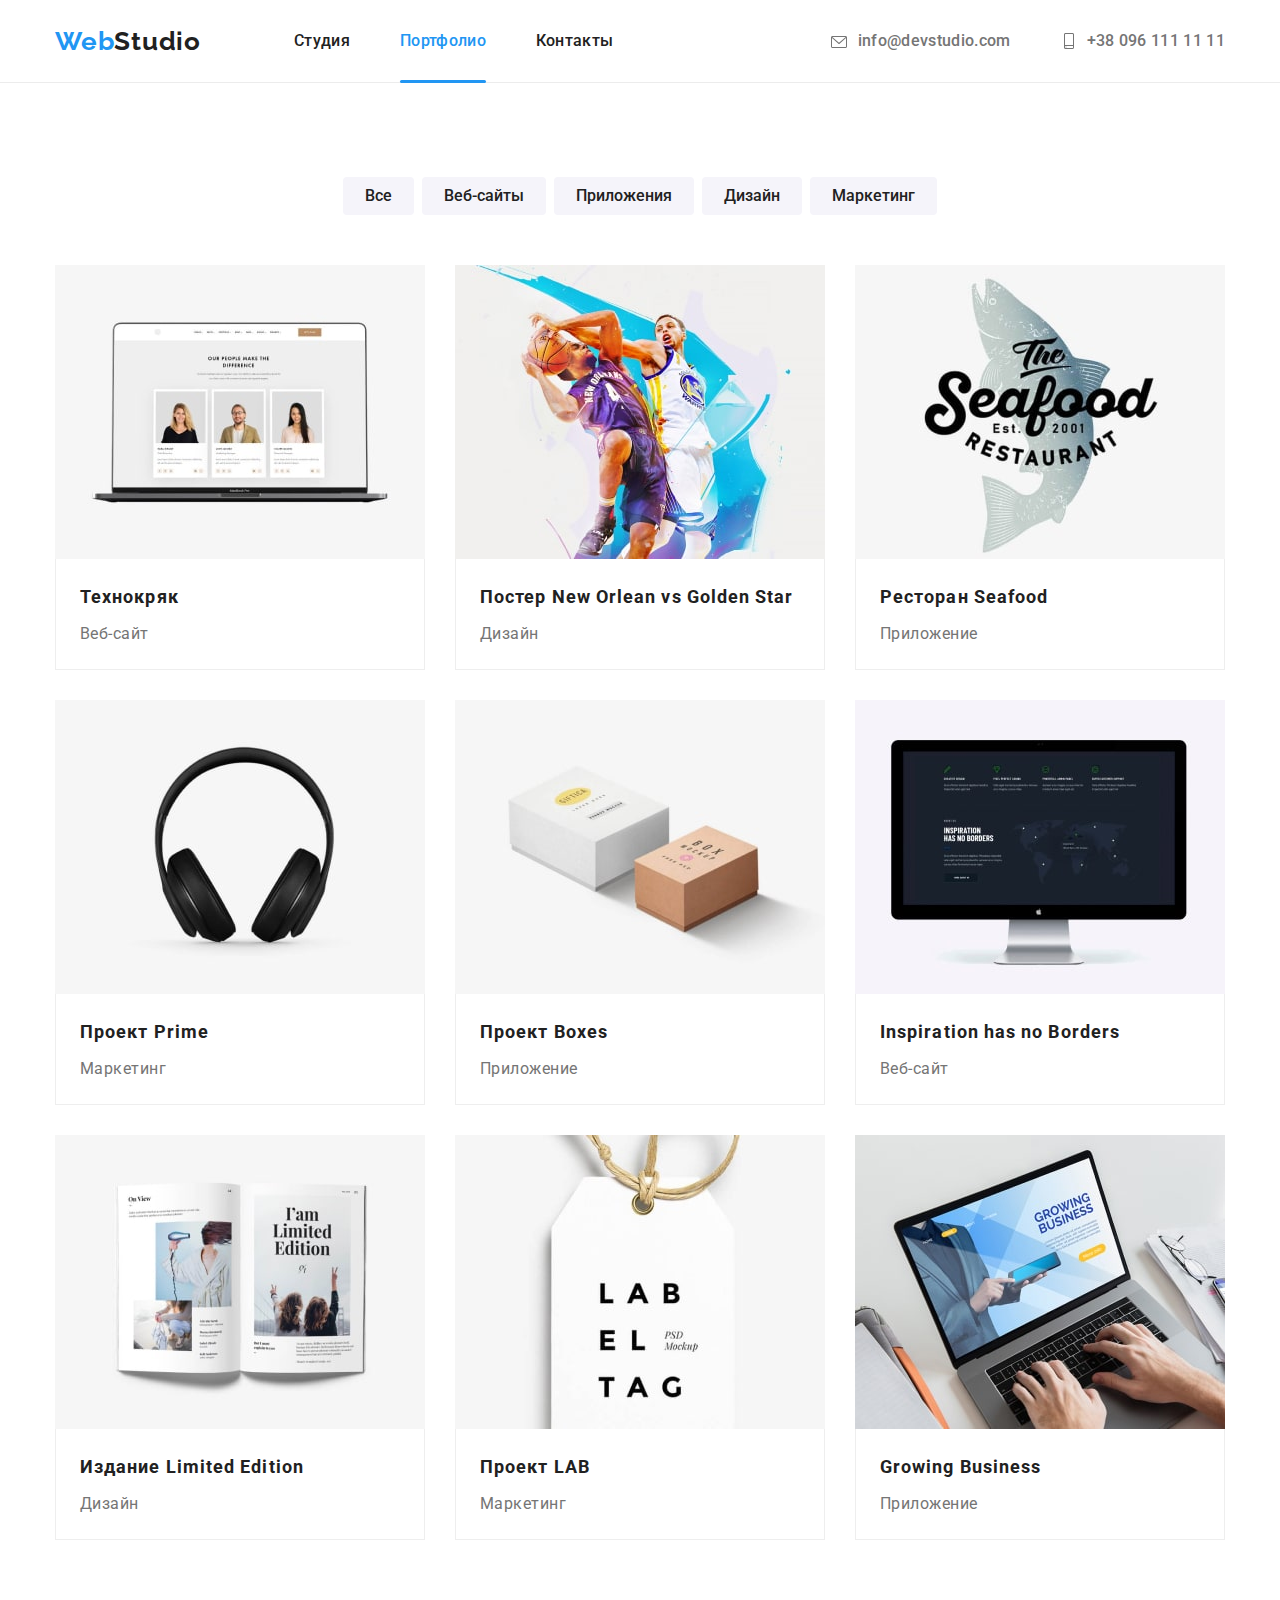
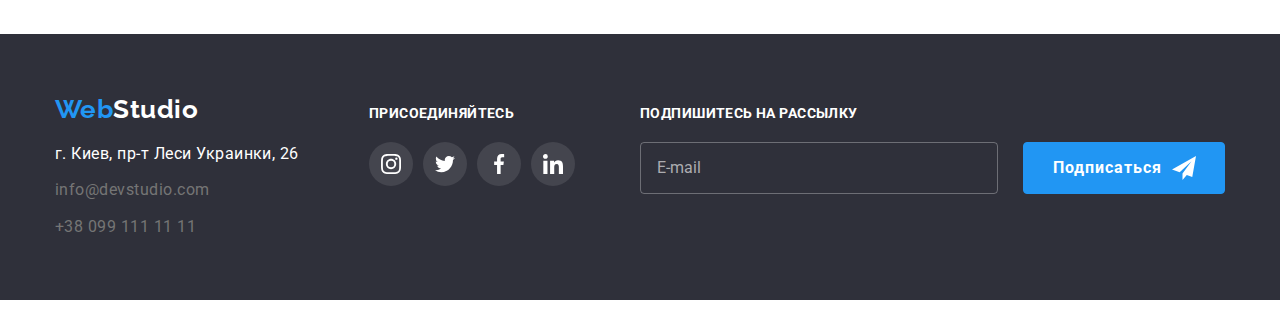
==== commit 560620c7: "final1" ====
--- a/portfolio.html
+++ b/portfolio.html
@@ -67,27 +67,54 @@
       <h1 class="visually-hidden">Примеры работ</h1>
         <section class="section">
       <div class="container">    
-        <div class="filter">
-        <ul class="filter__list list">
+        
+        <ul class="filter list">
           <li class="filter__item"><button class="filter__button" type="button">Все</button></li>
           <li class="filter__item"><button class="filter__button" type="button">Веб-сайты</button></li>
           <li class="filter__item"><button class="filter__button" type="button">Приложения</button></li>
           <li class="filter__item"><button class="filter__button" type="button">Дизайн</button></li>
           <li class="filter__item"><button class="filter__button" type="button">Маркетинг</button></li>
         </ul>
-      </div>
+      
 
       
         <ul class="grid list">
-          <li class="grid__item">
-            <article class="product">
-            <a class="link product__link" href="/">
-              <div class="product__img">
-            <img
-              src="./images/portfolio-images/img.jpg"
-              alt="Сайт на ноутбуке"
-              width="370"
-              />
+          <li class="grid__item gallery__item">
+            <article class="product">
+            <a class="link product__link" href="/">
+              <div class="product__img">
+                <picture>
+                  <source
+                    srcset="
+                      ./images/portfolio/desktop/img1-desktop-min.jpg    1x,
+                      ./images/portfolio/desktop/img1-desktop@2x-min.jpg 2x
+                    "
+                    media="(min-width: 1200px)"
+                    type="image/jpeg"
+                  />
+                  <source
+                    srcset="
+                    ./images/portfolio/tablet/img1-tablet-min.jpg    1x,
+                    ./images/portfolio/tablet/img1-tablet@2x-min.jpg 2x
+                    "
+                    media="(min-width: 768px)"
+                    type="image/jpeg"
+                  />
+                  <source
+                    srcset="
+                      ./images/portfolio/mobile/img1-mobile-min.jpg    1x,
+                      ./images/portfolio/mobile/img1-mobile@2x-min.jpg 2x
+                    "
+                    media="(max-width: 767px)"
+                    type="image/jpeg"
+                  />
+
+                  <img
+                    src="./images/portfolio/desktop/img1-desktop-min.jpg"
+                    width="450"
+                    alt="Веб-сайт"
+                  />
+                </picture>
               <div class="product__overlay">
                 <p class="product__text">
                   Технокряк это современная площадка распространения коронавируса. Компании используют эту платформу для цифрового шпионажа и атак
@@ -102,15 +129,43 @@
         </a>
       </article>
         </li>
-          <li class="grid__item">
-            <article class="product">
-            <a class="link product__link" href="/">
-              <div class="product__img">
-            <img
-              src="./images/portfolio-images/img-1.jpg"
-              alt="Красочный баскетбол"
-              width="370"
-              />
+          <li class="grid__item gallery__item">
+            <article class="product">
+            <a class="link product__link" href="/">
+              <div class="product__img">
+                <picture>
+                  <source
+                    srcset="
+                      ./images/portfolio/desktop/img2-desktop-min.jpg    1x,
+                      ./images/portfolio/desktop/img2-desktop@2x-min.jpg 2x
+                    "
+                    media="(min-width: 1200px)"
+                    type="image/jpeg"
+                  />
+                  <source
+                    srcset="
+                      ./images/portfolio/tablet/img2-tablet-min.jpg    1x,
+                      ./images/portfolio/tablet/img2-tablet@2x-min.jpg 2x
+                    "
+                    media="(min-width: 768px)"
+                    type="image/jpeg"
+                  />
+                  <source
+                    srcset="
+                      ./images/portfolio/mobile/img2-mobile-min.jpg    1x,
+                      ./images/portfolio/mobile/img2-mobile@2x-min.jpg 2x
+                    "
+                    media="(max-width: 767px)"
+                    type="image/jpeg"
+                  />
+
+                  <img
+                    src="./images/portfolio/desktop/img2-desktop-min.jpg"
+                    width="450"
+                    alt="Постер Красочный баскетбол"
+                  />
+                </picture>
+            
               <div class="product__overlay">
                 <p class="product__text">
                   Технокряк это современная площадка распространения коронавируса. Компании используют эту платформу для цифрового шпионажа и атак
@@ -125,15 +180,43 @@
         </a>
       </article>
         </li>
-          <li class="grid__item">
-            <article class="product">
-            <a class="link product__link" href="/">
-              <div class="product__img">
-            <img
-              src="./images/portfolio-images/img-2.jpg"
-              alt="Эмблема ресторана Рыба"
-              width="370"
-              />
+          <li class="grid__item gallery__item">
+            <article class="product">
+            <a class="link product__link" href="/">
+              <div class="product__img">
+                <picture>
+                  <source
+                    srcset="
+                      ./images/portfolio/desktop/img3-desktop-min.jpg    1x,
+                      ./images/portfolio/desktop/img3-desktop@2x-min.jpg 2x
+                    "
+                    media="(min-width: 1200px)"
+                    type="image/jpeg"
+                  />
+                  <source
+                    srcset="
+                      ./images/portfolio/tablet/img3-tablet-min.jpg    1x,
+                      ./images/portfolio/tablet/img3-tablet@2x-min.jpg 2x
+                    "
+                    media="(min-width: 768px)"
+                    type="image/jpeg"
+                  />
+                  <source
+                    srcset="
+                      ./images/portfolio/mobile/img3-mobile-min.jpg    1x,
+                      ./images/portfolio/mobile/img3-mobile@2x-min.jpg 2x
+                    "
+                    media="(max-width: 767px)"
+                    type="image/jpeg"
+                  />
+
+                  <img
+                    src="./images/portfolio/desktop/img3-desktop-min.jpg"
+                    width="450"
+                    alt="Эмблема ресторана Рыба"
+                  />
+                </picture>
+            
               <div class="product__overlay">
                 <p class="product__text">
                   Технокряк это современная площадка распространения коронавируса. Компании используют эту платформу для цифрового шпионажа и атак
@@ -147,15 +230,43 @@
           </div>
         </a>
         </li>
-          <li class="grid__item">
-            <article class="product">
-            <a class="link product__link" href="/">
-              <div class="product__img">
-            <img
-              src="./images/portfolio-images/img-3.jpg"
-              alt="Наушники"
-              width="370"
-              />
+          <li class="grid__item gallery__item">
+            <article class="product">
+            <a class="link product__link" href="/">
+              <div class="product__img">
+                <picture>
+                  <source
+                    srcset="
+                      ./images/portfolio/desktop/img4-desktop-min.jpg    1x,
+                      ./images/portfolio/desktop/img4-desktop@2x-min.jpg 2x
+                    "
+                    media="(min-width: 1200px)"
+                    type="image/jpeg"
+                  />
+                  <source
+                    srcset="
+                      ./images/portfolio/tablet/img4-tablet-min.jpg    1x,
+                      ./images/portfolio/tablet/img4-tablet@2x-min.jpg 2x
+                    "
+                    media="(min-width: 768px)"
+                    type="image/jpeg"
+                  />
+                  <source
+                    srcset="
+                      ./images/portfolio/mobile/img4-mobile-min.jpg    1x,
+                      ./images/portfolio/mobile/img4-mobile@2x-min.jpg 2x
+                    "
+                    media="(max-width: 767px)"
+                    type="image/jpeg"
+                  />
+
+                  <img
+                    src="./images/portfolio/desktop/img4-desktop-min.jpg"
+                    width="450"
+                    alt="Наушники"
+                  />
+                </picture>
+            
               <div class="product__overlay">
                 <p class="product__text">
                   Технокряк это современная площадка распространения коронавируса. Компании используют эту платформу для цифрового шпионажа и атак
@@ -170,16 +281,44 @@
         </a>
       </article>
         </li>
-          <li class="grid__item">
-            <article class="product">
-            <a class="link product__link" href="/">
-              <div class="product__img">
-            <img
-              src="./images/portfolio-images/img-4.jpg"
-              alt="Коробки"
-              width="370"
-              />
-              <div class="product__overlay">
+          <li class="grid__item  gallery__item">
+            <article class="product">
+            <a class="link product__link" href="/">
+              <div class="product__img">
+                <picture>
+                  <source
+                    srcset="
+                      ./images/portfolio/desktop/img5-desktop-min.jpg    1x,
+                      ./images/portfolio/desktop/img5-desktop@2x-min.jpg 2x
+                    "
+                    media="(min-width: 1200px)"
+                    type="image/jpeg"
+                  />
+                  <source
+                    srcset="
+                      ./images/portfolio/tablet/img5-tablet-min.jpg    1x,
+                      ./images/portfolio/tablet/img5-tablet@2x-min.jpg 2x
+                    "
+                    media="(min-width: 768px)"
+                    type="image/jpeg"
+                  />
+                  <source
+                    srcset="
+                      ./images/portfolio/mobile/img5-mobile-min.jpg    1x,
+                      ./images/portfolio/mobile/img5-mobile@2x-min.jpg 2x
+                    "
+                    media="(max-width: 767px)"
+                    type="image/jpeg"
+                  />
+
+                  <img
+                    src="./images/portfolio/desktop/img5-desktop-min.jpg"
+                    width="450"
+                    alt="Коробки"
+                  />
+                </picture>
+
+                <div class="product__overlay">
                 <p class="product__text">
                   Технокряк это современная площадка распространения коронавируса. Компании используют эту платформу для цифрового шпионажа и атак
                   на защищённые сервера конкурентов.
@@ -193,15 +332,44 @@
         </a>
       </article>
         </li>
-          <li class="grid__item">
-            <article class="product">
-            <a class="link product__link" href="/">
-              <div class="product__img">
-            <img
-              src="./images/portfolio-images/img-5.jpg"
-              alt="Cайт на мониторе"
-              width="370"
-              />
+          <li class="grid__item gallery__item">
+            <article class="product">
+            <a class="link product__link" href="/">
+              <div class="product__img">
+
+                <picture>
+                  <source
+                    srcset="
+                      ./images/portfolio/desktop/img6-desktop-min.jpg    1x,
+                      ./images/portfolio/desktop/img6-desktop@2x-min.jpg 2x
+                    "
+                    media="(min-width: 1200px)"
+                    type="image/jpeg"
+                  />
+                  <source
+                    srcset="
+                      ./images/portfolio/tablet/img6-tablet-min.jpg    1x,
+                      ./images/portfolio/tablet/img6-tablet@2x-min.jpg 2x
+                    "
+                    media="(min-width: 768px)"
+                    type="image/jpeg"
+                  />
+                  <source
+                    srcset="
+                      ./images/portfolio/mobile/img6-mobile-min.jpg    1x,
+                      ./images/portfolio/mobile/img6-mobile@2x-min.jpg 2x
+                    "
+                    media="(max-width: 767px)"
+                    type="image/jpeg"
+                  />
+
+                  <img
+                    src="./images/portfolio/desktop/img6-desktop-min.jpg"
+                    width="450"
+                    alt="Cайт на мониторе"
+                  />
+                </picture>
+            
               <div class="product__overlay">
                 <p class="product__text">
                   Технокряк это современная площадка распространения коронавируса. Компании используют эту платформу для цифрового шпионажа и атак
@@ -216,15 +384,43 @@
         </a>
       </article>
         </li>
-          <li class="grid__item">
-            <article class="product">
-            <a class="link product__link" href="/">
-              <div class="product__img">
-            <img
-              src="./images/portfolio-images/img-6.jpg"
-              alt="Раскрытая книга"
-              width="370"
-              />
+          <li class="grid__item gallery__item">
+            <article class="product">
+            <a class="link product__link" href="/">
+              <div class="product__img">
+                <picture>
+                  <source
+                    srcset="
+                      ./images/portfolio/desktop/img7-desktop-min.jpg    1x,
+                      ./images/portfolio/desktop/img7-desktop@2x-min.jpg 2x
+                    "
+                    media="(min-width: 1200px)"
+                    type="image/jpeg"
+                  />
+                  <source
+                    srcset="
+                      ./images/portfolio/tablet/img7-tablet-min.jpg    1x,
+                      ./images/portfolio/tablet/img7-tablet@2x-min.jpg 2x
+                    "
+                    media="(min-width: 768px)"
+                    type="image/jpeg"
+                  />
+                  <source
+                    srcset="
+                      ./images/portfolio/mobile/img7-mobile-min.jpg    1x,
+                      ./images/portfolio/mobile/img7-mobile@2x-min.jpg 2x
+                    "
+                    media="(max-width: 767px)"
+                    type="image/jpeg"
+                  />
+
+                  <img
+                    src="./images/portfolio/desktop/img7-desktop-min.jpg"
+                    width="450"
+                    alt="Раскрытая книга"
+                  />
+                </picture>
+            
               <div class="product__overlay">
                 <p class="product__text">
                   Технокряк это современная площадка распространения коронавируса. Компании используют эту платформу для цифрового шпионажа и атак
@@ -239,15 +435,43 @@
         </a>
       </article>
         </li>
-          <li class="grid__item">
-            <article class="product">
-            <a class="link product__link" href="/">
-              <div class="product__img">
-            <img
-              src="./images/portfolio-images/img-7.jpg"
-              alt="Бирка"
-              width="370"
-              />
+          <li class="grid__item gallery__item">
+            <article class="product">
+            <a class="link product__link" href="/">
+              <div class="product__img">
+                <picture>
+                  <source
+                    srcset="
+                      ./images/portfolio/desktop/img8-desktop-min.jpg    1x,
+                      ./images/portfolio/desktop/img8-desktop@2x-min.jpg 2x
+                    "
+                    media="(min-width: 1200px)"
+                    type="image/jpeg"
+                  />
+                  <source
+                    srcset="
+                      ./images/portfolio/tablet/img8-tablet-min.jpg    1x,
+                      ./images/portfolio/tablet/img8-tablet@2x-min.jpg 2x
+                    "
+                    media="(min-width: 768px)"
+                    type="image/jpeg"
+                  />
+                  <source
+                    srcset="
+                      ./images/portfolio/mobile/img8-mobile-min.jpg    1x,
+                      ./images/portfolio/mobile/img8-mobile@2x-min.jpg 2x
+                    "
+                    media="(max-width: 767px)"
+                    type="image/jpeg"
+                  />
+
+                  <img
+                    src="./images/portfolio/desktop/img8-desktop-min.jpg"
+                    width="450"
+                    alt="Бирка"
+                  />
+                </picture>
+            
               <div class="product__overlay">
                 <p class="product__text">
                   Технокряк это современная площадка распространения коронавируса. Компании используют эту платформу для цифрового шпионажа и атак
@@ -262,15 +486,43 @@
         </a>
       </article>
         </li>
-          <li class="grid__item">
-            <article class="product">
-            <a class="link product__link" href="/">
-              <div class="product__img">
-            <img
-              src="./images/portfolio-images/img-8.jpg"
-              alt="Руки печатают на ноутбуке"
-              width="370"
-              />
+          <li class="grid__item gallery__item">
+            <article class="product">
+            <a class="link product__link" href="/">
+              <div class="product__img">
+                <picture>
+                  <source
+                    srcset="
+                      ./images/portfolio/desktop/img9-desktop-min.jpg    1x,
+                      ./images/portfolio/desktop/img9-desktop@2x-min.jpg 2x
+                    "
+                    media="(min-width: 1200px)"
+                    type="image/jpeg"
+                  />
+                  <source
+                    srcset="
+                      ./images/portfolio/tablet/img9-tablet-min.jpg    1x,
+                      ./images/portfolio/tablet/img9-tablet@2x-min.jpg 2x
+                    "
+                    media="(min-width: 768px)"
+                    type="image/jpeg"
+                  />
+                  <source
+                    srcset="
+                      ./images/portfolio/mobile/img9-mobile-min.jpg    1x,
+                      ./images/portfolio/mobile/img9-mobile@2x-min.jpg 2x
+                    "
+                    media="(max-width: 767px)"
+                    type="image/jpeg"
+                  />
+
+                  <img
+                    src="./images/portfolio/desktop/img9-desktop-min.jpg"
+                    width="450"
+                    alt="Руки печатают на ноутбуке"
+                  />
+                </picture>
+            
               <div class="product__overlay">
                 <p class="product__text">
                   Технокряк это современная площадка распространения коронавируса. Компании используют эту платформу для цифрового шпионажа и атак
@@ -440,13 +692,13 @@
     <ul class="list mobile-menu__list">
       <li class="mobile-menu__item">
         <a
-          class="link mobile-menu__link mobile-menu__link--current"
+          class="link mobile-menu__link "
           href="#"
           >Студия</a
         >
       </li>
       <li class="mobile-menu__item">
-        <a class="link mobile-menu__link" href="./portfolio.html"
+        <a class="link mobile-menu__link mobile-menu__link--current" href="./portfolio.html"
           >Портфолио</a
         >
       </li>
--- a/css/styles.min.css
+++ b/css/styles.min.css
@@ -1,2 +1,2 @@
-:root{--primery-text-color: #757575;--title-text-color: #212121;--background-color: #2f303a;--button-text-color: #212121;--button-text-color-hover-focus: #ffffff;--button-background-color: #f5f4fa;--backdrop-bg-color: rgba(0, 0, 0, 0.2);--border-color-for-modal: rgba(33, 33, 33, 0.2);--headline-color-text: #f5f4fa;--bg-headline-color: rgba(47, 48, 58, 0.8);--modal-form__input--textarea: rgba(117, 117, 117, 0.502);--link-text-contacts: #757575;--link-text-menu: #212121;--features-tumb-color: #f5f4fa;--section-bg-color: #f5f4fa;--accent-text-color: #2196f3;--base-icon-color: #afb1b8;--title-font: "Roboto", sans-serif;--white-color: #ffffff;--bg-accent-col: #188ce8;--footer-link-col:#acacb0;--email-placeholder-col:#acacb0;--header-bottom-border: #ececec;--card-overlay-bg-color: rgba(33, 150, 243, 0.9);--transparent-color: #00000000;--card-bg-overlay-color: rgba(33, 150, 243, 0.9);--box-shadow: 0px 1px 3px rgba(0, 0, 0, 0.12), 0px 1px 1px rgba(0, 0, 0, 0.14), 0px 2px 1px rgba(0, 0, 0, 0.2);--button-shadow: 0px 3px 1px rgba(0, 0, 0, 0.1), 0px 1px 2px rgba(0, 0, 0, 0.08), 0px 2px 2px rgba(0, 0, 0, 0.12);--portfolio-box-shadow: 0px 1px 1px rgba(0, 0, 0, 0.12), 0px 4px 4px rgba(0, 0, 0, 0.06), 1px 4px 6px rgba(0, 0, 0, 0.16);--border-card-color: #eeeeee;--animation: 250ms cubic-bezier(0.4, 0, 0.2, 1);--container-width: 1200px;--grid-num: 3}.visually-hidden{position:absolute !important;clip:rect(1px 1px 1px 1px);clip:rect(1px, 1px, 1px, 1px);padding:0 !important;border:0 !important;height:1px !important;width:1px !important;overflow:hidden}html{box-sizing:border-box}*,*::before,*::after{box-sizing:inherit}body{font-family:var(--title-font);font-weight:500;letter-spacing:0.03em;color:var(--primery-text-color);background-color:var(--white-color);margin:0}body.modal-open{overflow:hidden}h1,h2,h3,h4,h5,h6,p{margin-top:0;margin-bottom:0}img{display:block;max-width:100%;height:auto}address{font-style:normal;min-width:231px}.list{list-style:none;padding-left:0;margin:0}.link{letter-spacing:0.03em;text-decoration:none;color:var(--link-text-contacts);transition:color var(--animation)}.container{padding-left:15px;padding-right:15px;margin-left:auto;margin-right:auto;min-width:320px}@media screen and (min-width: 480px){.container{width:480px}}@media screen and (min-width: 768px){.container{width:768px}}@media screen and (min-width: 1200px){.container{width:1200px}}.button{font-family:inherit;font-weight:bold;font-size:16px;line-height:1.9;letter-spacing:0.06em;color:var(--white-color);background-color:var(--accent-text-color);margin:0px;border-width:0px;padding:10px 32px;border-radius:4px;cursor:pointer;transition:background-color var(--animation)}.button:hover,.button:focus{background-color:var(--bg-accent-col)}.button__footer{display:inline-flex;justify-content:center;align-items:center;padding:10px 28px 10px 29px;margin-left:12px;border:1px solid var(--accent-text-color);background-color:var(--accent-text-color);transition:background-color var(--animation)}@media screen and (max-width: 1199.98px){.button__footer{margin:auto;margin-top:20px}}.button__icon{fill:currentColor;margin-left:10px}.button__form{display:block;margin:auto}@media screen and (max-width: 767.98px){.menu{display:none}}@media screen and (min-width: 767.98px){.menu{display:flex}.menu__item:not(:last-child){margin-right:50px}}.menu__link{position:relative;display:block;letter-spacing:0.02em;color:var(--link-text-menu);transition:color var(--animation)}@media screen and (min-width: 767.98px){.menu__link{padding-top:32px;padding-bottom:32px}}.menu__link:hover,.menu__link:focus{color:var(--accent-text-color)}.menu__link:after{content:"";position:absolute;display:block;height:3px;width:100%;border-radius:2px;bottom:-1px;background-color:var(--transparent-color);transition:background-color var(--animation)}.menu__link:hover::after,.menu__link:focus::after{background-color:var(--accent-text-color)}.menu__link--current{color:var(--accent-text-color);transition:color var(--animation)}.menu__link--current::after{background-color:var(--accent-text-color)}.menu__link--current:hover,.menu__link--current:focus,.menu__link--current:hover::after,.menu__link--current:focus::after{color:var(--background-color)}.social{display:flex;justify-content:space-between;align-items:center;min-width:206px}.social__item{width:calc((100% - 30px) / 4);margin-right:10px;height:44px}.social__item:nth-child(4n){margin-right:0}.social__link{display:flex;justify-content:center;align-items:center;width:100%;height:100%;background:var(--white-color);border-radius:50%;transition:background-color var(--animation)}.social__icon{width:20px;height:20px;fill:var(--base-icon-color);transition:var(--animation)}.social__link:hover,.social__link:focus{background:var(--accent-text-color);fill:var(--white-color)}.logo{display:block;font-family:"Raleway", sans-serif;font-weight:700;font-size:24px;line-height:1.19;text-decoration:none;color:var(--title-text-color)}@media screen and (min-width: 1199.98px){.logo{font-size:26px}}.logo:hover,.logo:focus{color:var(--accent-text-color);transition:fill var(--animation)}.logo--accent-color{color:var(--accent-text-color)}.logo__footer{color:var(--white-color);display:block;font-family:"Raleway", sans-serif;font-weight:700;font-size:26px;line-height:1.19;text-decoration:none;padding-top:0;padding-bottom:15px;transition:color var(--animation)}@media screen and (max-width: 1199.98px){.logo__footer{margin:0 auto 20px auto}}.logo__footer:hover,.logo__footer:focus{color:var(--accent-text-color);transition:fill var(--animation)}.title{font-weight:700;font-size:14px;line-height:1.14;letter-spacing:0.03em;margin-bottom:10px;text-transform:uppercase;color:var(--title-text-color)}.header{border-bottom:1px solid var(--header-bottom-border)}.header__container{display:flex;justify-content:center;align-items:center}@media screen and (min-width: 320px) and (max-width: 767.98px){.header{padding:10px 0}}@media screen and (min-width: 767.98px){.header__navigation{margin-left:88px}}@media screen and (min-width: 1199.98px){.header__navigation{margin-left:93px}}.mobile-menu-btn{position:relative;z-index:105;padding:12px 8px;display:inline-flex;margin-left:auto;background-color:transparent;border:none;transition:color var(--animation)}@media screen and (min-width: 767.98px){.mobile-menu-btn{display:none}}.mobile-menu-btn:hover,.mobile-menu-btn:focus{color:var(--accent-text-color)}.icon-close{display:none}.is-open .icon-close{display:block;fill:#212121}.is-open .icon-menu{display:none}.mobile-menu__icon{width:40px;height:40px;fill:currentColor;transition:fill var(--animation)}@media screen and (max-width: 767.98px){.mobile-menu{position:fixed;top:0;right:-100%;display:flex;flex-direction:column;z-index:100;width:100%;min-width:320px;height:100vh;padding:48px 40px;background:#ffffff;overflow-y:scroll;color:var(--title-text-color);transition:right var(--animation)}.mobile-menu.is-open{right:0}}@media screen and (min-width: 767.98px){.mobile-menu{display:none}}.mobile__content{width:100%;height:100%;display:flex;flex-direction:column;justify-content:space-between;font-weight:500;font-size:40px;line-height:1.2;letter-spacing:0.02em;color:#212121}@media screen and (min-width: 320px) and (max-width: 479.98px){.mobile__content{font-size:30px}}.mobile-menu__list{margin-bottom:30px}@media screen and (min-width: 320px) and (max-width: 479.98px){.mobile-menu__list{margin-bottom:20px}}.mobile-menu__item:not(:last-child){margin-bottom:32px}.mobile-menu__link{color:#212121;letter-spacing:0.02em;transition:color var(--animation)}.mobile-menu__link:hover,.mobile-menu__link:focus{color:var(--accent-text-color)}.mobile-menu__link--current{color:var(--accent-text-color)}.mobile-contact{margin-top:-10px;margin-bottom:64px}.mobile-contact__item:last-child{margin-top:32px}.mobile-contact__link{font-size:24px;line-height:1.67;letter-spacing:0.02em;color:#757575;transition:color var(--animation)}@media screen and (min-width: 320px) and (max-width: 479.98px){.mobile-contact__link{font-size:20px}}.mobile-contact__link--accent{font-size:34px;line-height:1.8;color:#2196f3}@media screen and (min-width: 320px) and (max-width: 479.98px){.mobile-contact__link--accent{font-size:25px}}.mobile-contact__link:hover,.mobile-contact__link:focus{color:var(--accent-text-color)}.mobile-social{display:flex;font-size:18px;line-height:1.22}@media screen and (min-width: 320px) and (max-width: 479.98px){.mobile-social{font-size:16px}}.mobile-social__item{padding-right:10px;padding-left:10px;border-right:1px solid rgba(33,33,33,0.2)}.mobile-social__item:first-child{padding-left:0}.mobile-social__item:last-child{border-right:none}.mobile-social__link{color:var(--accent-text-color)}.backdrop{position:fixed;top:0;left:0;width:100%;height:100%;background-color:var(--backdrop-bg-color);z-index:500;opacity:1;transition:opacity var(--animation);overflow-y:scroll}.backdrop.is-hidden{opacity:0;pointer-events:none;visibility:hidden}.modal{position:absolute;top:50%;left:50%;padding:40px;display:flex;flex-direction:column;justify-content:center;align-items:center;color:var(--title-text-color);background-color:var(--white-color);box-shadow:var(--box-shadow);border-radius:4px;transform-origin:top left;transform:translate(-50%, -50%) scale(1);transition:transform var(--animation)}.backdrop.is-hidden .modal{transform:translate(-50%, -50%) scale(0.9)}@media screen and (max-width: 767.98px){.contact-nav{display:none}}@media screen and (min-width: 767.98px){.contact-nav{display:flex;flex-direction:column;margin-left:auto}}@media screen and (min-width: 1199.98px){.contact-nav{flex-direction:row}}@media screen and (min-width: 767.98px) and (max-width: 1199.98px){.contact-nav__item:first-child{margin-bottom:10px}}@media screen and (min-width: 1199.98px){.contact-nav__item+.contact-nav__item{margin-left:50px}}.contact-nav__link{display:flex;align-items:center;letter-spacing:0.02em;color:var(--primery-text-color);transition:color var(--animation)}@media screen and (min-width: 1199.98px){.contact-nav__link{padding-top:32px;padding-bottom:32px}}.contact-nav__link:hover,.contact-nav__link:focus{color:var(--accent-text-color);transition:color var(--animation)}.contact-nav__icon{margin-right:10px;fill:currentColor;transition:fill var(--animation)}.contact-nav__link:hover .contact-nav__icon,.contact-nav__link:focus .contact-nav__icon{fill:var(--accent-text-color)}.modal-form{content:""}.modal-form__container{display:flex;flex-direction:column;justify-content:center;align-items:center;min-width:446px}.modal-form__label,.modal-form__element{display:block;width:100%}.modal-form__element+.modal-form__element{margin-top:10px}.modal-form__heading{text-align:center;margin-bottom:12px;font-weight:700;font-size:20px;line-height:1.15}.modal-form__label{margin-bottom:4px;font-style:normal;font-weight:400;font-size:12px;line-height:1.17;letter-spacing:0.01em;color:var(--primery-text-color)}.modal-form__input{width:100%;padding-top:12px;padding-bottom:12px;padding-left:calc(12px + 18px + 12px);padding-right:12px;font-family:inherit;font-style:normal;font-weight:400;font-size:14px;line-height:1.14;color:var(--black-color);letter-spacing:0.01em;outline-color:var(--bg-accent-col);border-radius:4px;border-width:1px;border-style:solid;border-color:var(--border-color-for-modal);transition:border-color var(--animation)}.modal-form:focus{border-color:var(--accent-text-color)}.modal-form__field{position:relative}.modal-form__icon{position:absolute;top:50%;left:11px;transform:translateY(-50%);transition:fill var(--animation)}.modal-form__input:focus+.modal-form__icon{fill:var(--accent-text-color)}.modal-form__input--textarea{padding:11px 15px;resize:none;overflow:hidden;height:120px}.modal-form__input--textarea::placeholder{color:var(--modal-form__input--textarea)}.modal-button__close{position:absolute;top:8px;right:8px;display:flex;justify-content:center;align-items:center;padding:0;width:30px;height:30px;border-radius:50%;border-color:transparent;color:var(--title-text-color);background:var(--white-color);border:1px solid rgba(0,0,0,0.1);cursor:pointer;transition:color var(--animation),border-color var(--animation) 250ms}.modal-button__close:hover,.modal-button__close:focus{color:var(--accent-text-color);border-color:var(--accent-text-color)}.modal-button__icon{fill:currentColor}.checkbox{text-align:center;margin-top:20px;margin-bottom:30px;font-style:normal;font-weight:normal;font-size:14px;line-height:1.71;letter-spacing:0.03em;color:var(--primery-text-color)}.checkbox__label{position:relative;display:inline-block;cursor:pointer;padding-left:calc(7px + 16px)}.checkbox__visually-hidden{position:absolute;width:1px;height:1px;margin:-1px;border-radius:0;padding:0;clip:rect(0 0 0 0);overflow:hidden}.checkbox__icon{position:absolute;top:50%;left:0;transform:translateY(-50%);border-width:2px;border-style:solid;border-color:var(--bg-accent-color);background-color:transparent;border-radius:2px;fill:none;transition:fill var(--animation),background-color var(--animation),border-color var(--animation)}.checkbox__input:checked+.checkbox__icon{background-color:var(--accent-text-color);fill:var(--white-color);border:none;outline-color:var(--accent-text-color)}.checkbox__input:hover+.checkbox__icon,.checkbox__input:focus+.checkbox__icon{border-color:var(--accent-text-color);outline-color:var(--accent-text-coloror)}.checkbox__link{display:inline-block;font-weight:normal;font-size:14px;line-height:1.71;letter-spacing:0.03em;margin-left:2px;color:var(--accent-text-color);text-decoration:underline;transition:color var(--animation)}.checkbox__link:hover,.checkbox__link:focus{color:var(--bg-accent-col);outline-color:currentColor}.grid{display:flex;flex-wrap:wrap;margin-left:-30px;margin-top:-30px}.grid__item{flex-basis:calc((100% - 30px * var(--grid-num)) / var(--grid-num));margin-left:30px;margin-top:30px}.section{padding-top:94px;padding-bottom:94px}.section__title{color:var(--title-text-color)}.section--padding-bottom{padding-bottom:0}.section__title{margin-top:0px;margin-bottom:50px;font-weight:700;font-size:36px;line-height:1.17;text-align:center}.hero{padding-top:118px;padding-bottom:118px;min-height:400px;text-align:center;background-color:var(--background-color);color:var(--white-color);background-image:linear-gradient(to right, rgba(47,48,58,0.4), rgba(47,48,58,0.4)),url(../../images/hero/mobile/hero-mobile-480.jpg);background-repeat:no-repeat;background-position:center;background-size:cover}@media screen and (min-device-pixel-ratio: 2), screen and (min-resolution: 192dpi), screen and (min-resolution: 2dppx){.hero{background-image:linear-gradient(to right, rgba(47,48,58,0.4), rgba(47,48,58,0.4)),url(../../images/hero/mobile/hero-mobile-480@2x.jpg)}}@media screen and (min-width: 768px){.hero{background-image:linear-gradient(to right, rgba(47,48,58,0.4), rgba(47,48,58,0.4)),url(../../images/hero/tablet/hero-tablet-768.jpg)}}@media screen and (min-width: 768px) and (min-device-pixel-ratio: 2), screen and (min-width: 768px) and (min-resolution: 192dpi), screen and (min-width: 768px) and (min-resolution: 2dppx){.hero{background-image:linear-gradient(to right, rgba(47,48,58,0.4), rgba(47,48,58,0.4)),url(../../images/hero/tablet/hero-tablet768@2x-min.jpg)}}@media screen and (min-width: 1200px){.hero{padding-top:200px;padding-bottom:200px;min-height:600px;background-image:linear-gradient(to right, rgba(47,48,58,0.4), rgba(47,48,58,0.4)),url(../../images/hero/desktop/hero-desktop1600.jpg)}}@media screen and (min-width: 1200px) and (min-device-pixel-ratio: 2), screen and (min-width: 1200px) and (min-resolution: 192dpi), screen and (min-width: 1200px) and (min-resolution: 2dppx){.hero{background-image:linear-gradient(to right, rgba(47,48,58,0.4), rgba(47,48,58,0.4)),url(../../images/hero/desktop/hero-desktop1600@2x.jpg)}}.hero__title{margin-right:auto;margin-left:auto;margin-bottom:30px;max-width:360px;font-weight:900;font-size:26px;line-height:1.6;text-align:center;letter-spacing:0.06em;text-transform:uppercase;color:var(--white-color)}@media screen and (min-width: 1200px){.hero__title{max-width:700px;font-size:44px;line-height:1.36}}.features__item{--grid-num: 1}@media screen and (min-width: 768px){.features__item{--grid-num: 2}}@media screen and (min-width: 1200px){.features__item{--grid-num: 4}}.features__item:last-child{margin-right:0}.features__thumb{display:flex;align-items:center;justify-content:center;background-color:var(--features-tumb-color);height:120px;margin-bottom:30px}.features__text{font-weight:400;color:var(--primery-text-color)}.features__card .features__text{font-size:14px;line-height:1.71;margin-bottom:0px}.deckstop-section{display:none}@media screen and (min-width: 1200px){.deckstop-section{display:block}}.types-services__thumb{position:relative}.types-services__title{position:absolute;left:0;bottom:0;display:block;width:100%;padding-top:27px;padding-bottom:27px;text-transform:uppercase;text-align:center;font-weight:bold;font-size:14px;line-height:1.14;background-color:var(--bg-headline-color);color:var(--headline-color-text)}.team{font-weight:400;font-size:16px;line-height:1.19;text-align:center;--grid-num: 1}.team__item{display:flex;flex-direction:column;align-items:center;box-shadow:var(--box-shadow);border-radius:0px 0px 4px 4px;background-color:var(--white-color)}@media screen and (min-width: 768px){.team{--grid-num: 2}}@media screen and (min-width: 1200px){.team{--grid-num: 4}}.team__name{margin-bottom:10px;font-weight:500;font-size:inherit;color:var(--title-text-color)}.team__position{font-size:16px;line-height:1.18;letter-spacing:0.03em;margin-bottom:16px;color:var(--primery-text-color)}.team__card{font-weight:400;font-size:16px;line-height:1.19;text-align:center;margin-top:30px;margin-bottom:30px;margin-left:32px;margin-right:32px}.section--bg{background-color:var(--section-bg-color)}.clients__item{min-height:90px;--grid-num: 2}@media screen and (min-width: 768px){.clients{--grid-num: 3}}@media screen and (min-width: 1198px){.clients{--grid-num: 6}}.clients__link{display:flex;justify-content:center;align-items:center;width:100%;height:100%;border:1px solid #afb1b8;border-radius:4px;fill:#afb1b8;transition:border-color var(--animation),fill var(--animation)}.clients__link:hover,.clients__link:focus{border:1px solid var(--accent-text-color);fill:var(--accent-text-color)}.clients__icon{transition:fill var(--animation)}.footer{padding-top:60px;padding-bottom:60px;background-color:var(--background-color)}.footer__link{justify-content:center;font-weight:400;letter-spacing:0.03em;line-height:1.71;padding:0;color:var(--footer-link-col)}@media screen and (min-width: 1198.98px){.footer__link{justify-content:start}}.footer:not(:last-child){margin-bottom:8px}@media screen and (min-width: 1198.98px){.footer:not(:last-child){margin-bottom:9px}}.footer__link:hover,.footer__link:focus{color:var(--accent-text-color)}@media screen and (min-width: 768px){.footer__container{display:flex;flex-wrap:wrap;justify-content:space-around}}@media screen and (min-width: 1200px){.footer__container{justify-content:left}}.footer__address{text-align:center}@media screen and (max-width: 767px){.footer__address{margin-bottom:60px}}@media screen and (min-width: 1200px){.footer__address{text-align:left;margin-right:70px}}.footer__social{display:flex;flex-direction:column;align-items:center}@media screen and (max-width: 767px){.footer__social{margin-bottom:60px}}@media screen and (min-width: 1200px){.footer__social{align-items:flex-start;margin-top:12px}}.footer__contact-link{justify-content:center;font-weight:400;letter-spacing:0.03em;line-height:1.71;padding:0;color:var(--address--link-col)}@media screen and (min-width: 1198.98px){.footer__contact-link{justify-content:start}}.footer__contact-link:first-child{color:var(--white-color)}.footer__contact-link:not(:last-child){margin-bottom:8px}@media screen and (min-width: 1198.98px){.footer__contact-link:not(:last-child){margin-bottom:9px}}.footer__title{color:var(--white-color)}.footer__item{display:flex;flex-direction:column}.footer__item:first-child{margin-right:60px}.footer__item:last-child{width:calc(100% / 2);margin-left:auto}.footer__item:nth-last-child(-n+2){margin-top:12px}.footer__contact{text-align:center}@media screen and (max-width: 767px){.footer__contact{margin-bottom:60px}}@media screen and (min-width: 1200px){.footer__contact{text-align:left;margin-right:70px}}.footer__title{margin-bottom:20px}@media screen and (max-width: 1198.98px){.footer__title{text-align:center}}.footer-social__item,.social__link--bg{margin-right:5px;margin-bottom:0}.footer-social__item:nth-child(4n){margin-right:0}.social__link--bg{display:flex;justify-content:center;align-items:center;width:44px;height:44px;background:#ffffff1a;border-radius:50%;fill:var(--white-color);transition:background-color var(--animation)}.social__link--bg:hover,.social__link--bg:focus{background:var(--accent-text-color)}.footer__email-form{text-align:center}@media screen and (min-width: 768px){.footer__email-form{margin-top:60px;width:450px}}@media screen and (min-width: 1200px){.footer__email-form{margin-top:12px;text-align:left;margin-left:auto;width:50%}}.email-form{display:flex;flex-direction:column;justify-content:center;align-items:center}@media screen and (min-width: 1199.98px){.email-form{flex-direction:row;justify-content:space-between}}.email__input{color:currentColor;background-color:var(--transparent-color);padding:15px 16px;border-width:1px;border-style:solid;border-color:rgba(255,255,255,0.3);outline-color:rgba(255,255,255,0.3);border-radius:4px;max-width:450px;width:100%;font-size:16px;line-height:1.25;transition:border-color var(--animation),outline-color var(--animation)}@media screen and (min-width: 1199.98px){.email__input{width:358px;margin-right:12px}}.email__input:hover,.email__input:focus{border-color:var(--accent-text-color);outline-color:var(--accent-text-color)}.email__input::placeholder{color:var(--email-placeholder-col)}.street__link{justify-content:center;font-weight:400;letter-spacing:0.03em;line-height:1.71;padding:0;color:var(--white-color);text-decoration:none}@media screen and (min-width: 1198.98px){.street__link{justify-content:start}}.street__link:hover,.street__link:focus{color:var(--accent-text-color)}.filter{display:flex;justify-content:center;margin:auto;min-width:611px;margin-bottom:50px}.filter__list{display:flex;flex-wrap:wrap;justify-content:center}.filter__item{margin-right:8px}.filter__item:nth-child(5n){margin-right:0px}.filter__button{border-style:none;border:0px solid #f5f4fa;font-family:inherit;font-weight:500;font-size:16px;line-height:1.62;color:var(--title-text-color);background-color:#f5f4fa;cursor:pointer;padding:6px 22px;border-radius:4px;box-shadow:var(--transparent-color);transition:color var(--animation),background-color var(--animation),box-shadow var(--animation)}.filter__button:hover,.filter__button:focus{color:var(--white-color);background-color:var(--accent-text-color);box-shadow:var(--button-shadow)}.product{content:""}.product__link{display:flex;flex-direction:column;box-shadow:none;transition:box-shadow var(--animation)}.product__link:hover,.product__link:focus{box-shadow:var(--portfolio-box-shadow)}.product__meta{border-bottom:1px solid var(--border-card-color);border-right:1px solid var(--border-card-color);border-left:1px solid var(--border-card-color);padding:20px 24px;letter-spacing:0.03em}.product__name{margin-bottom:4px;font-weight:700;font-size:18px;line-height:2;letter-spacing:0.06em;color:var(--title-text-color)}.product__type{font-size:16px;line-height:1.87;font-weight:400;color:var(--primery-text-color)}.product__img{position:relative;overflow:hidden}.product__overlay{position:absolute;left:0;bottom:0;width:100%;height:100%;padding:63px 24px;font-weight:normal;font-size:18px;line-height:1.55;letter-spacing:0.03em;color:var(--white-color);background-color:var(--card-bg-overlay-color);transform:translateY(103%);transition:transform var(--animation)}.product__link:hover .product__overlay,.product__link:focus .product__overlay{transform:translateY(0)}
+:root{--primery-text-color: #757575;--title-text-color: #212121;--background-color: #2f303a;--button-text-color: #212121;--button-text-color-hover-focus: #ffffff;--button-background-color: #f5f4fa;--backdrop-bg-color: rgba(0, 0, 0, 0.2);--border-color-for-modal: rgba(33, 33, 33, 0.2);--headline-color-text: #f5f4fa;--bg-headline-color: rgba(47, 48, 58, 0.8);--modal-form__input--textarea: rgba(117, 117, 117, 0.502);--link-text-contacts: #757575;--link-text-menu: #212121;--features-tumb-color: #f5f4fa;--section-bg-color: #f5f4fa;--accent-text-color: #2196f3;--base-icon-color: #afb1b8;--title-font: "Roboto", sans-serif;--white-color: #ffffff;--bg-accent-col: #188ce8;--footer-link-col:#acacb0;--email-placeholder-col:#acacb0;--header-bottom-border: #ececec;--card-overlay-bg-color: rgba(33, 150, 243, 0.9);--transparent-color: #00000000;--card-bg-overlay-color: rgba(33, 150, 243, 0.9);--box-shadow: 0px 1px 3px rgba(0, 0, 0, 0.12), 0px 1px 1px rgba(0, 0, 0, 0.14), 0px 2px 1px rgba(0, 0, 0, 0.2);--button-shadow: 0px 3px 1px rgba(0, 0, 0, 0.1), 0px 1px 2px rgba(0, 0, 0, 0.08), 0px 2px 2px rgba(0, 0, 0, 0.12);--portfolio-box-shadow: 0px 1px 1px rgba(0, 0, 0, 0.12), 0px 4px 4px rgba(0, 0, 0, 0.06), 1px 4px 6px rgba(0, 0, 0, 0.16);--border-card-color: #eeeeee;--animation: 250ms cubic-bezier(0.4, 0, 0.2, 1);--container-width: 1200px;--grid-num: 3}.visually-hidden{position:absolute !important;clip:rect(1px 1px 1px 1px);clip:rect(1px, 1px, 1px, 1px);padding:0 !important;border:0 !important;height:1px !important;width:1px !important;overflow:hidden}html{box-sizing:border-box}*,*::before,*::after{box-sizing:inherit}body{font-family:var(--title-font);font-weight:500;letter-spacing:0.03em;color:var(--primery-text-color);background-color:var(--white-color);margin:0}body.modal-open{overflow:hidden}h1,h2,h3,h4,h5,h6,p{margin-top:0;margin-bottom:0}img{display:block;max-width:100%;height:auto}address{font-style:normal;min-width:231px}.list{list-style:none;padding-left:0;margin:0}.link{letter-spacing:0.03em;text-decoration:none;color:var(--link-text-contacts);transition:color var(--animation)}.container{width:100vw;padding-left:15px;padding-right:15px;margin-left:auto;margin-right:auto;min-width:320px}@media screen and (min-width: 480px){.container{width:480px}}@media screen and (min-width: 768px){.container{width:768px}}@media screen and (min-width: 1200px){.container{width:1200px}}.button{font-family:inherit;font-weight:bold;font-size:16px;line-height:1.9;letter-spacing:0.06em;color:var(--white-color);background-color:var(--accent-text-color);margin:0px;border-width:0px;padding:10px 32px;border-radius:4px;cursor:pointer;transition:background-color var(--animation)}.button:hover,.button:focus{background-color:var(--bg-accent-col)}.button__footer{display:inline-flex;justify-content:center;align-items:center;padding:10px 28px 10px 29px;margin-left:12px;border:1px solid var(--accent-text-color);background-color:var(--accent-text-color);transition:background-color var(--animation)}@media screen and (max-width: 1199.98px){.button__footer{margin:auto;margin-top:20px}}.button__icon{fill:currentColor;margin-left:10px}.button__form{display:block;margin:auto}@media screen and (max-width: 767.98px){.menu{display:none}}@media screen and (min-width: 767.98px){.menu{display:flex}.menu__item:not(:last-child){margin-right:50px}}.menu__link{position:relative;display:block;letter-spacing:0.02em;color:var(--link-text-menu);transition:color var(--animation)}@media screen and (min-width: 767.98px){.menu__link{padding-top:32px;padding-bottom:32px}}.menu__link:hover,.menu__link:focus{color:var(--accent-text-color)}.menu__link:after{content:"";position:absolute;display:block;height:3px;width:100%;border-radius:2px;bottom:-1px;background-color:var(--transparent-color);transition:background-color var(--animation)}.menu__link:hover::after,.menu__link:focus::after{background-color:var(--accent-text-color)}.menu__link--current{color:var(--accent-text-color);transition:color var(--animation)}.menu__link--current::after{background-color:var(--accent-text-color)}.menu__link--current:hover,.menu__link--current:focus,.menu__link--current:hover::after,.menu__link--current:focus::after{color:var(--background-color)}.social{display:flex;justify-content:space-between;align-items:center;min-width:206px}.social__item{width:calc((100% - 30px) / 4);margin-right:10px;height:44px}.social__item:nth-child(4n){margin-right:0}.social__link{display:flex;justify-content:center;align-items:center;width:100%;height:100%;background:var(--white-color);border-radius:50%;transition:background-color var(--animation)}.social__link:hover,.social__link:focus{background:var(--accent-text-color)}.social__icon{width:20px;height:20px;fill:var(--base-icon-color);transition:var(--animation)}.social__link:hover .social__icon,.social__link:focus .social__icon{fill:var(--white-color)}.logo{display:block;font-family:"Raleway", sans-serif;font-weight:700;font-size:24px;line-height:1.19;text-decoration:none;color:var(--title-text-color)}@media screen and (min-width: 1199.98px){.logo{font-size:26px}}.logo:hover,.logo:focus{color:var(--accent-text-color);transition:fill var(--animation)}.logo--accent-color{color:var(--accent-text-color)}.logo__footer{color:var(--white-color);display:block;font-family:"Raleway", sans-serif;font-weight:700;font-size:26px;line-height:1.19;text-decoration:none;padding-top:0;padding-bottom:15px;transition:color var(--animation)}@media screen and (max-width: 1199.98px){.logo__footer{margin:0 auto 20px auto}}.logo__footer:hover,.logo__footer:focus{color:var(--accent-text-color);transition:fill var(--animation)}.title{font-weight:700;font-size:14px;line-height:1.14;letter-spacing:0.03em;margin-bottom:10px;text-transform:uppercase;color:var(--title-text-color)}.header{border-bottom:1px solid var(--header-bottom-border)}.header__container{display:flex;justify-content:center;align-items:center}@media screen and (min-width: 320px) and (max-width: 767.98px){.header{padding:10px 0}}@media screen and (min-width: 767.98px){.header__navigation{margin-left:88px}}@media screen and (min-width: 1199.98px){.header__navigation{margin-left:93px}}.mobile-menu-btn{position:relative;z-index:105;padding:12px 8px;display:inline-flex;margin-left:auto;background-color:transparent;border:none;transition:color var(--animation)}@media screen and (min-width: 767.98px){.mobile-menu-btn{display:none}}.mobile-menu-btn:hover,.mobile-menu-btn:focus{color:var(--accent-text-color)}.icon-close{display:none}.is-open .icon-close{display:block;fill:#212121}.is-open .icon-menu{display:none}.mobile-menu__icon{width:40px;height:40px;fill:currentColor;transition:fill var(--animation)}@media screen and (max-width: 767.98px){.mobile-menu{position:fixed;top:0;right:-100%;display:flex;flex-direction:column;z-index:100;width:100%;min-width:320px;height:100vh;padding:48px 40px;background:#ffffff;overflow-y:scroll;color:var(--title-text-color);transition:right var(--animation)}.mobile-menu.is-open{right:0}}@media screen and (min-width: 767.98px){.mobile-menu{display:none}}.mobile__content{width:100%;height:100%;display:flex;flex-direction:column;justify-content:space-between;font-weight:500;font-size:40px;line-height:1.2;letter-spacing:0.02em;color:#212121}@media screen and (min-width: 320px) and (max-width: 479.98px){.mobile__content{font-size:30px}}.mobile-menu__list{margin-bottom:30px}@media screen and (min-width: 320px) and (max-width: 479.98px){.mobile-menu__list{margin-bottom:20px}}.mobile-menu__item:not(:last-child){margin-bottom:32px}.mobile-menu__link{color:#212121;letter-spacing:0.02em;transition:color var(--animation)}.mobile-menu__link:hover,.mobile-menu__link:focus{color:var(--accent-text-color)}.mobile-menu__link--current{color:var(--accent-text-color)}.mobile-contact{margin-top:-10px;margin-bottom:64px}.mobile-contact__item:last-child{margin-top:32px}.mobile-contact__link{font-size:24px;line-height:1.67;letter-spacing:0.02em;color:#757575;transition:color var(--animation)}@media screen and (min-width: 320px) and (max-width: 479.98px){.mobile-contact__link{font-size:20px}}.mobile-contact__link--accent{font-size:34px;line-height:1.8;color:#2196f3}@media screen and (min-width: 320px) and (max-width: 479.98px){.mobile-contact__link--accent{font-size:25px}}.mobile-contact__link:hover,.mobile-contact__link:focus{color:var(--accent-text-color)}.mobile-social{display:flex;font-size:18px;line-height:1.22}@media screen and (min-width: 320px) and (max-width: 479.98px){.mobile-social{font-size:16px}}.mobile-social__item{padding-right:10px;padding-left:10px;border-right:1px solid rgba(33,33,33,0.2)}.mobile-social__item:first-child{padding-left:0}.mobile-social__item:last-child{border-right:none}.mobile-social__link{color:var(--accent-text-color)}.backdrop{position:fixed;top:0;left:0;width:100%;height:100%;background-color:var(--backdrop-bg-color);z-index:500;opacity:1;transition:opacity var(--animation);overflow-y:scroll}.backdrop.is-hidden{opacity:0;pointer-events:none;visibility:hidden}.modal{position:absolute;top:50%;left:50%;padding:40px;display:flex;flex-direction:column;justify-content:center;align-items:center;color:var(--title-text-color);background-color:var(--white-color);box-shadow:var(--box-shadow);border-radius:4px;transform-origin:top left;transform:translate(-50%, -50%) scale(1);transition:transform var(--animation)}.backdrop.is-hidden .modal{transform:translate(-50%, -50%) scale(0.9)}@media screen and (max-width: 767.98px){.contact-nav{display:none}}@media screen and (min-width: 767.98px){.contact-nav{display:flex;flex-direction:column;margin-left:auto}}@media screen and (min-width: 1199.98px){.contact-nav{flex-direction:row}}@media screen and (min-width: 767.98px) and (max-width: 1199.98px){.contact-nav__item:first-child{margin-bottom:10px}}@media screen and (min-width: 1199.98px){.contact-nav__item+.contact-nav__item{margin-left:50px}}.contact-nav__link{display:flex;align-items:center;letter-spacing:0.02em;color:var(--primery-text-color);transition:color var(--animation)}@media screen and (min-width: 1199.98px){.contact-nav__link{padding-top:32px;padding-bottom:32px}}.contact-nav__link:hover,.contact-nav__link:focus{color:var(--accent-text-color);transition:color var(--animation)}.contact-nav__icon{margin-right:10px;fill:currentColor;transition:fill var(--animation)}.contact-nav__link:hover .contact-nav__icon,.contact-nav__link:focus .contact-nav__icon{fill:var(--accent-text-color)}.modal-form{content:""}.modal-form__container{display:flex;flex-direction:column;justify-content:center;align-items:center;min-width:370px;width:100%}@media screen and (min-width: 320px) and (max-width: 479.98px){.modal-form__container{min-width:240px}}@media screen and (min-width: 479.98px){.modal-form__container{max-width:450px}}@media screen and (min-width: 1199.98px){.modal-form__container{min-width:448px}}.modal-form__label,.modal-form__element{display:block;width:100%}.modal-form__element+.modal-form__element{margin-top:10px}.modal-form__heading{text-align:center;margin-bottom:12px;font-weight:700;font-size:20px;line-height:1.15}.modal-form__label{margin-bottom:4px;font-style:normal;font-weight:400;font-size:12px;line-height:1.17;letter-spacing:0.01em;color:var(--primery-text-color)}.modal-form__input{width:100%;padding-top:12px;padding-bottom:12px;padding-left:calc(12px + 18px + 12px);padding-right:12px;font-family:inherit;font-style:normal;font-weight:400;font-size:14px;line-height:1.14;color:var(--black-color);letter-spacing:0.01em;outline-color:var(--bg-accent-col);border-radius:4px;border-width:1px;border-style:solid;border-color:var(--border-color-for-modal);transition:border-color var(--animation)}.modal-form:focus{border-color:var(--accent-text-color)}.modal-form__field{position:relative}.modal-form__icon{position:absolute;top:50%;left:11px;transform:translateY(-50%);transition:fill var(--animation)}.modal-form__input:focus+.modal-form__icon{fill:var(--accent-text-color)}.modal-form__input--textarea{padding:11px 15px;resize:none;overflow:hidden;height:120px}.modal-form__input--textarea::placeholder{color:var(--modal-form__input--textarea)}.modal-button__close{position:absolute;top:8px;right:8px;display:flex;justify-content:center;align-items:center;padding:0;width:30px;height:30px;border-radius:50%;border-color:transparent;color:var(--title-text-color);background:var(--white-color);border:1px solid rgba(0,0,0,0.1);cursor:pointer;transition:color var(--animation),border-color var(--animation) 250ms}.modal-button__close:hover,.modal-button__close:focus{color:var(--accent-text-color);border-color:var(--accent-text-color)}.modal-button__icon{fill:currentColor}.checkbox{margin-top:20px;margin-bottom:30px;font-style:normal;font-weight:normal;font-size:12px;line-height:1.14;color:var(--primery-text-color)}@media screen and (min-width: 320px) and (max-width: 479.98px){.checkbox{text-align:center}}@media screen and (min-width: 1199.98px){.checkbox{text-align:center;font-size:14px}}.checkbox__label{position:relative;cursor:pointer;padding-left:calc(7px + 16px)}.checkbox__visually-hidden{position:absolute;width:1px;height:1px;margin:-1px;border-radius:0;padding:0;clip:rect(0 0 0 0);overflow:hidden}.checkbox__icon{position:absolute;top:50%;left:0;transform:translateY(-50%);border-width:2px;border-style:solid;border-color:var(--bg-accent-color);background-color:transparent;border-radius:2px;fill:none;transition:fill var(--animation),background-color var(--animation),border-color var(--animation)}.checkbox__input:checked+.checkbox__icon{background-color:var(--accent-text-color);fill:var(--white-color);border:none;outline-color:var(--accent-text-color)}.checkbox__input:hover+.checkbox__icon,.checkbox__input:focus+.checkbox__icon{border-color:var(--accent-text-color);outline-color:var(--accent-text-coloror)}.checkbox__link{color:var(--accent-text-color);text-decoration:underline;transition:color var(--animation)}@media screen and (min-width: 320px) and (max-width: 479.98px){.checkbox__link{display:block}}@media screen and (min-width: 1199.98px){.checkbox__link{display:inline-block;margin-left:2px}}.checkbox__link:hover,.checkbox__link:focus{color:var(--bg-accent-col);outline-color:currentColor}.grid{display:flex;flex-wrap:wrap;margin-left:-30px;margin-top:-30px}.grid__item{flex-basis:calc((100% - 30px * var(--grid-num)) / var(--grid-num));margin-left:30px;margin-top:30px}.section{padding-top:94px;padding-bottom:94px}.section__title{color:var(--title-text-color)}.section--padding-bottom{padding-bottom:0}.section__title{margin-top:0px;margin-bottom:50px;font-weight:700;font-size:36px;line-height:1.17;text-align:center}.hero{padding-top:118px;padding-bottom:118px;min-height:400px;text-align:center;background-color:var(--background-color);color:var(--white-color);background-image:linear-gradient(to right, rgba(47,48,58,0.4), rgba(47,48,58,0.4)),url(../images/hero/mobile/hero-mobile-480.jpg);background-repeat:no-repeat;background-position:center;background-size:cover}@media screen and (min-device-pixel-ratio: 2), screen and (min-resolution: 192dpi), screen and (min-resolution: 2dppx){.hero{background-image:linear-gradient(to right, rgba(47,48,58,0.4), rgba(47,48,58,0.4)),url(../images/hero/mobile/hero-mobile-480@2x.jpg)}}@media screen and (min-width: 768px){.hero{background-image:linear-gradient(to right, rgba(47,48,58,0.4), rgba(47,48,58,0.4)),url(../images/hero/tablet/hero-tablet-768.jpg)}}@media screen and (min-width: 768px) and (min-device-pixel-ratio: 2), screen and (min-width: 768px) and (min-resolution: 192dpi), screen and (min-width: 768px) and (min-resolution: 2dppx){.hero{background-image:linear-gradient(to right, rgba(47,48,58,0.4), rgba(47,48,58,0.4)),url(../images/hero/tablet/hero-tablet768@2x-min.jpg)}}@media screen and (min-width: 1200px){.hero{padding-top:200px;padding-bottom:200px;min-height:600px;background-image:linear-gradient(to right, rgba(47,48,58,0.4), rgba(47,48,58,0.4)),url(../images/hero/desktop/hero-desktop1600.jpg)}}@media screen and (min-width: 1200px) and (min-device-pixel-ratio: 2), screen and (min-width: 1200px) and (min-resolution: 192dpi), screen and (min-width: 1200px) and (min-resolution: 2dppx){.hero{background-image:linear-gradient(to right, rgba(47,48,58,0.4), rgba(47,48,58,0.4)),url(../images/hero/desktop/hero-desktop1600@2x.jpg)}}.hero__title{margin-right:auto;margin-left:auto;margin-bottom:30px;max-width:360px;font-weight:900;font-size:26px;line-height:1.6;text-align:center;letter-spacing:0.06em;text-transform:uppercase;color:var(--white-color)}@media screen and (min-width: 1200px){.hero__title{max-width:700px;font-size:44px;line-height:1.36}}.features__item{--grid-num: 1}@media screen and (min-width: 768px){.features__item{--grid-num: 2}}@media screen and (min-width: 1200px){.features__item{--grid-num: 4}}.features__item:last-child{margin-right:0}.features__thumb{display:flex;align-items:center;justify-content:center;background-color:var(--features-tumb-color);height:120px;margin-bottom:30px}.features__text{font-weight:400;color:var(--primery-text-color)}.features__card .features__text{font-size:14px;line-height:1.71;margin-bottom:0px}.deckstop-section{display:none}@media screen and (min-width: 1200px){.deckstop-section{display:block}}.types-services__thumb{position:relative}.types-services__title{position:absolute;left:0;bottom:0;display:block;width:100%;padding-top:27px;padding-bottom:27px;text-transform:uppercase;text-align:center;font-weight:bold;font-size:14px;line-height:1.14;background-color:var(--bg-headline-color);color:var(--headline-color-text)}.team{font-weight:400;font-size:16px;line-height:1.19;text-align:center;--grid-num: 1}.team__item{display:flex;flex-direction:column;align-items:center;box-shadow:var(--box-shadow);border-radius:0px 0px 4px 4px;background-color:var(--white-color)}@media screen and (min-width: 768px){.team{--grid-num: 2}}@media screen and (min-width: 1200px){.team{--grid-num: 4}}.team__name{margin-bottom:10px;font-weight:500;font-size:inherit;color:var(--title-text-color)}.team__position{font-size:16px;line-height:1.18;letter-spacing:0.03em;margin-bottom:16px;color:var(--primery-text-color)}.team__card{font-weight:400;font-size:16px;line-height:1.19;text-align:center;margin-top:30px;margin-bottom:30px;margin-left:32px;margin-right:32px}.section--bg{background-color:var(--section-bg-color)}.clients__item{min-height:90px;--grid-num: 2}@media screen and (min-width: 768px){.clients__item{--grid-num: 3}}@media screen and (min-width: 1200px){.clients__item{--grid-num: 6}}.clients__link{display:flex;justify-content:center;align-items:center;width:100%;height:100%;border-radius:4px;border-width:1px;border-style:solid;color:#afb1b8;fill:#afb1b8;transition:border-color var(--animation),fill var(--animation)}.clients__link:hover,.clients__link:focus{border-color:var(--accent-text-color);fill:var(--accent-text-color)}.clients__icon{transition:fill var(--animation)}.clients__link:hover .clients__icon,.clients__link:focus .clients__icon{fill:var(--accent-text-color)}.footer{padding-top:60px;padding-bottom:60px;background-color:var(--background-color)}.footer__link{justify-content:center;font-weight:400;letter-spacing:0.03em;line-height:1.71;padding:0;color:var(--footer-link-col)}@media screen and (min-width: 1198.98px){.footer__link{justify-content:start}}.footer:not(:last-child){margin-bottom:8px}@media screen and (min-width: 1198.98px){.footer:not(:last-child){margin-bottom:9px}}.footer__link:hover,.footer__link:focus{color:var(--accent-text-color)}@media screen and (min-width: 768px){.footer__container{display:flex;flex-wrap:wrap;justify-content:space-around}}@media screen and (min-width: 1200px){.footer__container{justify-content:left}}.footer__address{text-align:center}@media screen and (max-width: 767px){.footer__address{margin-bottom:60px}}@media screen and (min-width: 1200px){.footer__address{text-align:left;margin-right:70px}}.footer__social{display:flex;flex-direction:column;align-items:center}@media screen and (max-width: 767px){.footer__social{margin-bottom:60px}}@media screen and (min-width: 1200px){.footer__social{align-items:flex-start;margin-top:12px}}.footer__contact-link{justify-content:center;font-weight:400;letter-spacing:0.03em;line-height:1.71;padding:0;color:var(--address--link-col)}@media screen and (min-width: 1198.98px){.footer__contact-link{justify-content:start}}.footer__contact-link:first-child{color:var(--white-color)}.footer__contact-link:not(:last-child){margin-bottom:8px}@media screen and (min-width: 1198.98px){.footer__contact-link:not(:last-child){margin-bottom:9px}}.footer__title{color:var(--white-color)}.footer__item{display:flex;flex-direction:column}.footer__item:first-child{margin-right:60px}.footer__item:last-child{width:calc(100% / 2);margin-left:auto}.footer__item:nth-last-child(-n+2){margin-top:12px}.footer__contact{text-align:center}@media screen and (max-width: 767px){.footer__contact{margin-bottom:60px}}@media screen and (min-width: 1200px){.footer__contact{text-align:left;margin-right:70px}}.footer__title{margin-bottom:20px}@media screen and (max-width: 1198.98px){.footer__title{text-align:center}}.footer-social__item,.social__link--bg{margin-right:5px;margin-bottom:0}.footer-social__item:nth-child(4n){margin-right:0}.social__link--bg{display:flex;justify-content:center;align-items:center;width:44px;height:44px;background:#ffffff1a;border-radius:50%;fill:var(--white-color);transition:background-color var(--animation)}.social__link--bg:hover,.social__link--bg:focus{background:var(--accent-text-color)}.footer__email-form{text-align:center}@media screen and (min-width: 768px){.footer__email-form{margin-top:60px;width:450px}}@media screen and (min-width: 1200px){.footer__email-form{margin-top:12px;text-align:left;margin-left:auto;width:50%}}.email-form{display:flex;flex-direction:column;justify-content:center;align-items:center}@media screen and (min-width: 1199.98px){.email-form{flex-direction:row;justify-content:space-between}}.email__input{color:currentColor;background-color:var(--transparent-color);padding:15px 16px;border-width:1px;border-style:solid;border-color:rgba(255,255,255,0.3);outline-color:rgba(255,255,255,0.3);border-radius:4px;max-width:450px;width:100%;font-size:16px;line-height:1.25;transition:border-color var(--animation),outline-color var(--animation)}@media screen and (min-width: 1199.98px){.email__input{width:358px;margin-right:12px}}.email__input:hover,.email__input:focus{border-color:var(--accent-text-color);outline-color:var(--accent-text-color)}.email__input::placeholder{color:var(--email-placeholder-col)}.street__link{justify-content:center;font-weight:400;letter-spacing:0.03em;line-height:1.71;padding:0;color:var(--white-color);text-decoration:none}@media screen and (min-width: 1198.98px){.street__link{justify-content:start}}.street__link:hover,.street__link:focus{color:var(--accent-text-color)}.filter{display:flex;flex-wrap:wrap;margin-bottom:40px}@media screen and (min-width: 767.98px){.filter{justify-content:center;margin-left:auto;margin-right:auto;margin-bottom:30px;min-width:611px}}@media screen and (min-width: 1199.98px){.filter{margin-bottom:50px}}.filter__item{margin-right:8px}@media screen and (min-width: 320px) and (max-width: 390px){.filter__item:nth-last-child(-n+3){margin-top:15px}}@media screen and (max-width: 767.98px){.filter__item:nth-last-child(-n+2){margin-top:15px}}.filter__item:nth-child(5n){margin-right:0px}.filter__button{border-style:none;border:0px solid #f5f4fa;font-family:inherit;font-weight:500;font-size:16px;line-height:1.62;color:var(--title-text-color);background-color:#f5f4fa;cursor:pointer;padding:6px 22px;border-radius:4px;box-shadow:var(--transparent-color);transition:color var(--animation),background-color var(--animation),box-shadow var(--animation)}.filter__button:hover,.filter__button:focus{color:var(--white-color);background-color:var(--accent-text-color);box-shadow:var(--button-shadow)}.gallery__item{--grid-num: 1}@media screen and (min-width: 768px){.gallery__item{--grid-num: 2}}@media screen and (min-width: 1200px){.gallery__item{--grid-num: 3}}@media screen and (min-width: 768px) and (max-width: 1199.98px){.gallery__item:first-child .product__meta{min-height:146px}}.product__link{display:flex;flex-direction:column;box-shadow:none;transition:box-shadow var(--animation)}.product__link:hover,.product__link:focus{box-shadow:var(--portfolio-box-shadow)}.product__meta{border-bottom:1px solid var(--border-card-color);border-right:1px solid var(--border-card-color);border-left:1px solid var(--border-card-color);padding:20px 24px;letter-spacing:0.03em}.product__name{margin-bottom:4px;font-weight:700;font-size:18px;line-height:2;letter-spacing:0.06em;color:var(--title-text-color)}.product__type{font-size:16px;line-height:1.87;font-weight:400;color:var(--primery-text-color)}.product__img{position:relative;overflow:hidden}.product__overlay{position:absolute;left:0;bottom:0;width:100%;height:100%;padding:63px 24px;font-weight:normal;font-size:18px;line-height:1.55;letter-spacing:0.03em;color:var(--white-color);background-color:var(--card-bg-overlay-color);transform:translateY(103%);transition:var(--animation)}.product__link:hover .product__overlay,.product__link:focus .product__overlay{transform:translateY(0)}
 /*# sourceMappingURL=styles.min.css.map */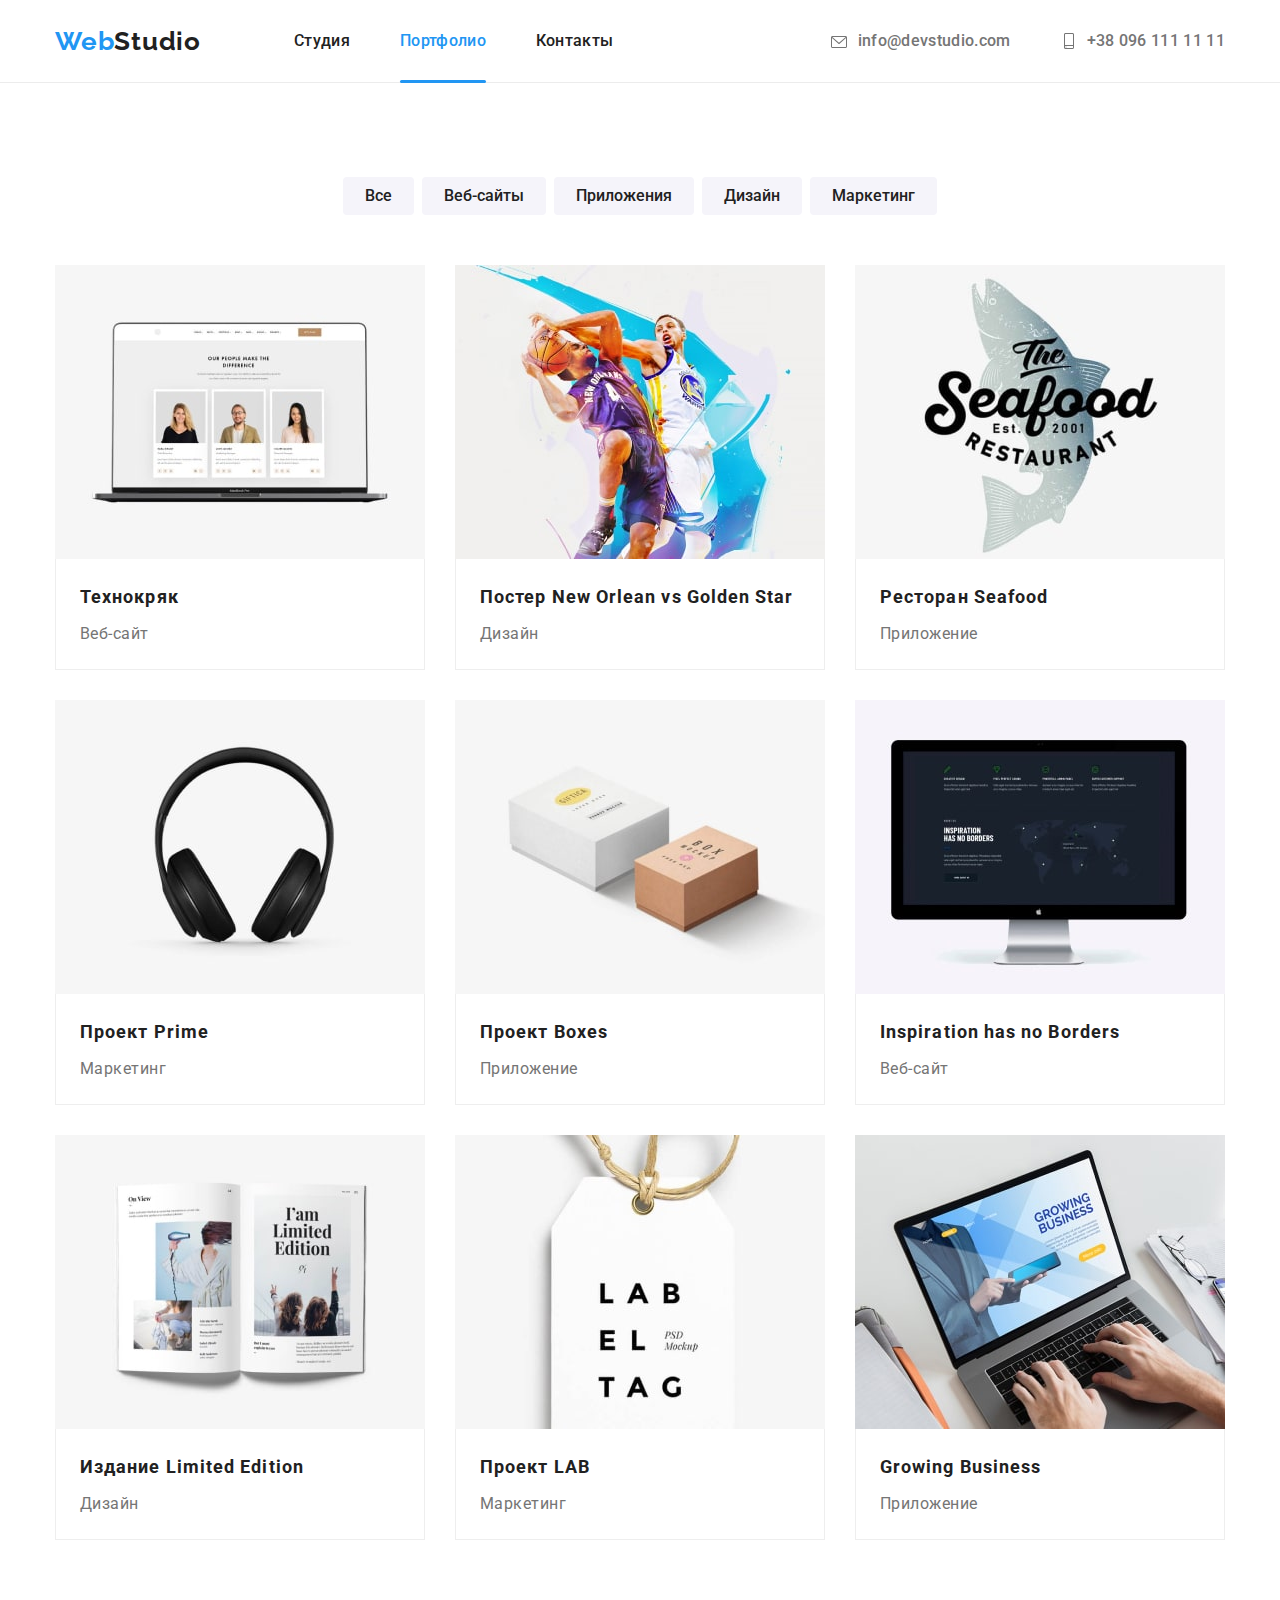
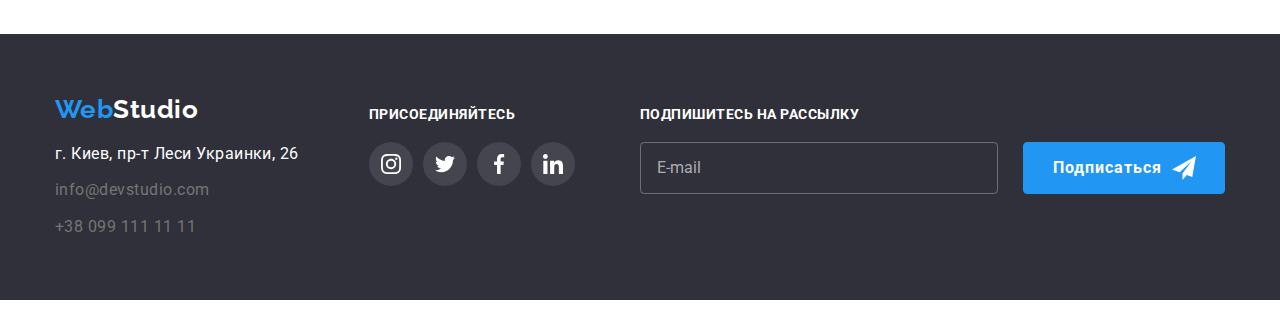
==== commit bc1618ad: "final3" ====
--- a/portfolio.html
+++ b/portfolio.html
@@ -693,7 +693,7 @@
       <li class="mobile-menu__item">
         <a
           class="link mobile-menu__link "
-          href="#"
+          href="./index.html"
           >Студия</a
         >
       </li>
--- a/css/styles.min.css
+++ b/css/styles.min.css
@@ -1,2 +1,2 @@
-:root{--primery-text-color: #757575;--title-text-color: #212121;--background-color: #2f303a;--button-text-color: #212121;--button-text-color-hover-focus: #ffffff;--button-background-color: #f5f4fa;--backdrop-bg-color: rgba(0, 0, 0, 0.2);--border-color-for-modal: rgba(33, 33, 33, 0.2);--headline-color-text: #f5f4fa;--bg-headline-color: rgba(47, 48, 58, 0.8);--modal-form__input--textarea: rgba(117, 117, 117, 0.502);--link-text-contacts: #757575;--link-text-menu: #212121;--features-tumb-color: #f5f4fa;--section-bg-color: #f5f4fa;--accent-text-color: #2196f3;--base-icon-color: #afb1b8;--title-font: "Roboto", sans-serif;--white-color: #ffffff;--bg-accent-col: #188ce8;--footer-link-col:#acacb0;--email-placeholder-col:#acacb0;--header-bottom-border: #ececec;--card-overlay-bg-color: rgba(33, 150, 243, 0.9);--transparent-color: #00000000;--card-bg-overlay-color: rgba(33, 150, 243, 0.9);--box-shadow: 0px 1px 3px rgba(0, 0, 0, 0.12), 0px 1px 1px rgba(0, 0, 0, 0.14), 0px 2px 1px rgba(0, 0, 0, 0.2);--button-shadow: 0px 3px 1px rgba(0, 0, 0, 0.1), 0px 1px 2px rgba(0, 0, 0, 0.08), 0px 2px 2px rgba(0, 0, 0, 0.12);--portfolio-box-shadow: 0px 1px 1px rgba(0, 0, 0, 0.12), 0px 4px 4px rgba(0, 0, 0, 0.06), 1px 4px 6px rgba(0, 0, 0, 0.16);--border-card-color: #eeeeee;--animation: 250ms cubic-bezier(0.4, 0, 0.2, 1);--container-width: 1200px;--grid-num: 3}.visually-hidden{position:absolute !important;clip:rect(1px 1px 1px 1px);clip:rect(1px, 1px, 1px, 1px);padding:0 !important;border:0 !important;height:1px !important;width:1px !important;overflow:hidden}html{box-sizing:border-box}*,*::before,*::after{box-sizing:inherit}body{font-family:var(--title-font);font-weight:500;letter-spacing:0.03em;color:var(--primery-text-color);background-color:var(--white-color);margin:0}body.modal-open{overflow:hidden}h1,h2,h3,h4,h5,h6,p{margin-top:0;margin-bottom:0}img{display:block;max-width:100%;height:auto}address{font-style:normal;min-width:231px}.list{list-style:none;padding-left:0;margin:0}.link{letter-spacing:0.03em;text-decoration:none;color:var(--link-text-contacts);transition:color var(--animation)}.container{width:100vw;padding-left:15px;padding-right:15px;margin-left:auto;margin-right:auto;min-width:320px}@media screen and (min-width: 480px){.container{width:480px}}@media screen and (min-width: 768px){.container{width:768px}}@media screen and (min-width: 1200px){.container{width:1200px}}.button{font-family:inherit;font-weight:bold;font-size:16px;line-height:1.9;letter-spacing:0.06em;color:var(--white-color);background-color:var(--accent-text-color);margin:0px;border-width:0px;padding:10px 32px;border-radius:4px;cursor:pointer;transition:background-color var(--animation)}.button:hover,.button:focus{background-color:var(--bg-accent-col)}.button__footer{display:inline-flex;justify-content:center;align-items:center;padding:10px 28px 10px 29px;margin-left:12px;border:1px solid var(--accent-text-color);background-color:var(--accent-text-color);transition:background-color var(--animation)}@media screen and (max-width: 1199.98px){.button__footer{margin:auto;margin-top:20px}}.button__icon{fill:currentColor;margin-left:10px}.button__form{display:block;margin:auto}@media screen and (max-width: 767.98px){.menu{display:none}}@media screen and (min-width: 767.98px){.menu{display:flex}.menu__item:not(:last-child){margin-right:50px}}.menu__link{position:relative;display:block;letter-spacing:0.02em;color:var(--link-text-menu);transition:color var(--animation)}@media screen and (min-width: 767.98px){.menu__link{padding-top:32px;padding-bottom:32px}}.menu__link:hover,.menu__link:focus{color:var(--accent-text-color)}.menu__link:after{content:"";position:absolute;display:block;height:3px;width:100%;border-radius:2px;bottom:-1px;background-color:var(--transparent-color);transition:background-color var(--animation)}.menu__link:hover::after,.menu__link:focus::after{background-color:var(--accent-text-color)}.menu__link--current{color:var(--accent-text-color);transition:color var(--animation)}.menu__link--current::after{background-color:var(--accent-text-color)}.menu__link--current:hover,.menu__link--current:focus,.menu__link--current:hover::after,.menu__link--current:focus::after{color:var(--background-color)}.social{display:flex;justify-content:space-between;align-items:center;min-width:206px}.social__item{width:calc((100% - 30px) / 4);margin-right:10px;height:44px}.social__item:nth-child(4n){margin-right:0}.social__link{display:flex;justify-content:center;align-items:center;width:100%;height:100%;background:var(--white-color);border-radius:50%;transition:background-color var(--animation)}.social__link:hover,.social__link:focus{background:var(--accent-text-color)}.social__icon{width:20px;height:20px;fill:var(--base-icon-color);transition:var(--animation)}.social__link:hover .social__icon,.social__link:focus .social__icon{fill:var(--white-color)}.logo{display:block;font-family:"Raleway", sans-serif;font-weight:700;font-size:24px;line-height:1.19;text-decoration:none;color:var(--title-text-color)}@media screen and (min-width: 1199.98px){.logo{font-size:26px}}.logo:hover,.logo:focus{color:var(--accent-text-color);transition:fill var(--animation)}.logo--accent-color{color:var(--accent-text-color)}.logo__footer{color:var(--white-color);display:block;font-family:"Raleway", sans-serif;font-weight:700;font-size:26px;line-height:1.19;text-decoration:none;padding-top:0;padding-bottom:15px;transition:color var(--animation)}@media screen and (max-width: 1199.98px){.logo__footer{margin:0 auto 20px auto}}.logo__footer:hover,.logo__footer:focus{color:var(--accent-text-color);transition:fill var(--animation)}.title{font-weight:700;font-size:14px;line-height:1.14;letter-spacing:0.03em;margin-bottom:10px;text-transform:uppercase;color:var(--title-text-color)}.header{border-bottom:1px solid var(--header-bottom-border)}.header__container{display:flex;justify-content:center;align-items:center}@media screen and (min-width: 320px) and (max-width: 767.98px){.header{padding:10px 0}}@media screen and (min-width: 767.98px){.header__navigation{margin-left:88px}}@media screen and (min-width: 1199.98px){.header__navigation{margin-left:93px}}.mobile-menu-btn{position:relative;z-index:105;padding:12px 8px;display:inline-flex;margin-left:auto;background-color:transparent;border:none;transition:color var(--animation)}@media screen and (min-width: 767.98px){.mobile-menu-btn{display:none}}.mobile-menu-btn:hover,.mobile-menu-btn:focus{color:var(--accent-text-color)}.icon-close{display:none}.is-open .icon-close{display:block;fill:#212121}.is-open .icon-menu{display:none}.mobile-menu__icon{width:40px;height:40px;fill:currentColor;transition:fill var(--animation)}@media screen and (max-width: 767.98px){.mobile-menu{position:fixed;top:0;right:-100%;display:flex;flex-direction:column;z-index:100;width:100%;min-width:320px;height:100vh;padding:48px 40px;background:#ffffff;overflow-y:scroll;color:var(--title-text-color);transition:right var(--animation)}.mobile-menu.is-open{right:0}}@media screen and (min-width: 767.98px){.mobile-menu{display:none}}.mobile__content{width:100%;height:100%;display:flex;flex-direction:column;justify-content:space-between;font-weight:500;font-size:40px;line-height:1.2;letter-spacing:0.02em;color:#212121}@media screen and (min-width: 320px) and (max-width: 479.98px){.mobile__content{font-size:30px}}.mobile-menu__list{margin-bottom:30px}@media screen and (min-width: 320px) and (max-width: 479.98px){.mobile-menu__list{margin-bottom:20px}}.mobile-menu__item:not(:last-child){margin-bottom:32px}.mobile-menu__link{color:#212121;letter-spacing:0.02em;transition:color var(--animation)}.mobile-menu__link:hover,.mobile-menu__link:focus{color:var(--accent-text-color)}.mobile-menu__link--current{color:var(--accent-text-color)}.mobile-contact{margin-top:-10px;margin-bottom:64px}.mobile-contact__item:last-child{margin-top:32px}.mobile-contact__link{font-size:24px;line-height:1.67;letter-spacing:0.02em;color:#757575;transition:color var(--animation)}@media screen and (min-width: 320px) and (max-width: 479.98px){.mobile-contact__link{font-size:20px}}.mobile-contact__link--accent{font-size:34px;line-height:1.8;color:#2196f3}@media screen and (min-width: 320px) and (max-width: 479.98px){.mobile-contact__link--accent{font-size:25px}}.mobile-contact__link:hover,.mobile-contact__link:focus{color:var(--accent-text-color)}.mobile-social{display:flex;font-size:18px;line-height:1.22}@media screen and (min-width: 320px) and (max-width: 479.98px){.mobile-social{font-size:16px}}.mobile-social__item{padding-right:10px;padding-left:10px;border-right:1px solid rgba(33,33,33,0.2)}.mobile-social__item:first-child{padding-left:0}.mobile-social__item:last-child{border-right:none}.mobile-social__link{color:var(--accent-text-color)}.backdrop{position:fixed;top:0;left:0;width:100%;height:100%;background-color:var(--backdrop-bg-color);z-index:500;opacity:1;transition:opacity var(--animation);overflow-y:scroll}.backdrop.is-hidden{opacity:0;pointer-events:none;visibility:hidden}.modal{position:absolute;top:50%;left:50%;padding:40px;display:flex;flex-direction:column;justify-content:center;align-items:center;color:var(--title-text-color);background-color:var(--white-color);box-shadow:var(--box-shadow);border-radius:4px;transform-origin:top left;transform:translate(-50%, -50%) scale(1);transition:transform var(--animation)}.backdrop.is-hidden .modal{transform:translate(-50%, -50%) scale(0.9)}@media screen and (max-width: 767.98px){.contact-nav{display:none}}@media screen and (min-width: 767.98px){.contact-nav{display:flex;flex-direction:column;margin-left:auto}}@media screen and (min-width: 1199.98px){.contact-nav{flex-direction:row}}@media screen and (min-width: 767.98px) and (max-width: 1199.98px){.contact-nav__item:first-child{margin-bottom:10px}}@media screen and (min-width: 1199.98px){.contact-nav__item+.contact-nav__item{margin-left:50px}}.contact-nav__link{display:flex;align-items:center;letter-spacing:0.02em;color:var(--primery-text-color);transition:color var(--animation)}@media screen and (min-width: 1199.98px){.contact-nav__link{padding-top:32px;padding-bottom:32px}}.contact-nav__link:hover,.contact-nav__link:focus{color:var(--accent-text-color);transition:color var(--animation)}.contact-nav__icon{margin-right:10px;fill:currentColor;transition:fill var(--animation)}.contact-nav__link:hover .contact-nav__icon,.contact-nav__link:focus .contact-nav__icon{fill:var(--accent-text-color)}.modal-form{content:""}.modal-form__container{display:flex;flex-direction:column;justify-content:center;align-items:center;min-width:370px;width:100%}@media screen and (min-width: 320px) and (max-width: 479.98px){.modal-form__container{min-width:240px}}@media screen and (min-width: 479.98px){.modal-form__container{max-width:450px}}@media screen and (min-width: 1199.98px){.modal-form__container{min-width:448px}}.modal-form__label,.modal-form__element{display:block;width:100%}.modal-form__element+.modal-form__element{margin-top:10px}.modal-form__heading{text-align:center;margin-bottom:12px;font-weight:700;font-size:20px;line-height:1.15}.modal-form__label{margin-bottom:4px;font-style:normal;font-weight:400;font-size:12px;line-height:1.17;letter-spacing:0.01em;color:var(--primery-text-color)}.modal-form__input{width:100%;padding-top:12px;padding-bottom:12px;padding-left:calc(12px + 18px + 12px);padding-right:12px;font-family:inherit;font-style:normal;font-weight:400;font-size:14px;line-height:1.14;color:var(--black-color);letter-spacing:0.01em;outline-color:var(--bg-accent-col);border-radius:4px;border-width:1px;border-style:solid;border-color:var(--border-color-for-modal);transition:border-color var(--animation)}.modal-form:focus{border-color:var(--accent-text-color)}.modal-form__field{position:relative}.modal-form__icon{position:absolute;top:50%;left:11px;transform:translateY(-50%);transition:fill var(--animation)}.modal-form__input:focus+.modal-form__icon{fill:var(--accent-text-color)}.modal-form__input--textarea{padding:11px 15px;resize:none;overflow:hidden;height:120px}.modal-form__input--textarea::placeholder{color:var(--modal-form__input--textarea)}.modal-button__close{position:absolute;top:8px;right:8px;display:flex;justify-content:center;align-items:center;padding:0;width:30px;height:30px;border-radius:50%;border-color:transparent;color:var(--title-text-color);background:var(--white-color);border:1px solid rgba(0,0,0,0.1);cursor:pointer;transition:color var(--animation),border-color var(--animation) 250ms}.modal-button__close:hover,.modal-button__close:focus{color:var(--accent-text-color);border-color:var(--accent-text-color)}.modal-button__icon{fill:currentColor}.checkbox{margin-top:20px;margin-bottom:30px;font-style:normal;font-weight:normal;font-size:12px;line-height:1.14;color:var(--primery-text-color)}@media screen and (min-width: 320px) and (max-width: 479.98px){.checkbox{text-align:center}}@media screen and (min-width: 1199.98px){.checkbox{text-align:center;font-size:14px}}.checkbox__label{position:relative;cursor:pointer;padding-left:calc(7px + 16px)}.checkbox__visually-hidden{position:absolute;width:1px;height:1px;margin:-1px;border-radius:0;padding:0;clip:rect(0 0 0 0);overflow:hidden}.checkbox__icon{position:absolute;top:50%;left:0;transform:translateY(-50%);border-width:2px;border-style:solid;border-color:var(--bg-accent-color);background-color:transparent;border-radius:2px;fill:none;transition:fill var(--animation),background-color var(--animation),border-color var(--animation)}.checkbox__input:checked+.checkbox__icon{background-color:var(--accent-text-color);fill:var(--white-color);border:none;outline-color:var(--accent-text-color)}.checkbox__input:hover+.checkbox__icon,.checkbox__input:focus+.checkbox__icon{border-color:var(--accent-text-color);outline-color:var(--accent-text-coloror)}.checkbox__link{color:var(--accent-text-color);text-decoration:underline;transition:color var(--animation)}@media screen and (min-width: 320px) and (max-width: 479.98px){.checkbox__link{display:block}}@media screen and (min-width: 1199.98px){.checkbox__link{display:inline-block;margin-left:2px}}.checkbox__link:hover,.checkbox__link:focus{color:var(--bg-accent-col);outline-color:currentColor}.grid{display:flex;flex-wrap:wrap;margin-left:-30px;margin-top:-30px}.grid__item{flex-basis:calc((100% - 30px * var(--grid-num)) / var(--grid-num));margin-left:30px;margin-top:30px}.section{padding-top:94px;padding-bottom:94px}.section__title{color:var(--title-text-color)}.section--padding-bottom{padding-bottom:0}.section__title{margin-top:0px;margin-bottom:50px;font-weight:700;font-size:36px;line-height:1.17;text-align:center}.hero{padding-top:118px;padding-bottom:118px;min-height:400px;text-align:center;background-color:var(--background-color);color:var(--white-color);background-image:linear-gradient(to right, rgba(47,48,58,0.4), rgba(47,48,58,0.4)),url(../images/hero/mobile/hero-mobile-480.jpg);background-repeat:no-repeat;background-position:center;background-size:cover}@media screen and (min-device-pixel-ratio: 2), screen and (min-resolution: 192dpi), screen and (min-resolution: 2dppx){.hero{background-image:linear-gradient(to right, rgba(47,48,58,0.4), rgba(47,48,58,0.4)),url(../images/hero/mobile/hero-mobile-480@2x.jpg)}}@media screen and (min-width: 768px){.hero{background-image:linear-gradient(to right, rgba(47,48,58,0.4), rgba(47,48,58,0.4)),url(../images/hero/tablet/hero-tablet-768.jpg)}}@media screen and (min-width: 768px) and (min-device-pixel-ratio: 2), screen and (min-width: 768px) and (min-resolution: 192dpi), screen and (min-width: 768px) and (min-resolution: 2dppx){.hero{background-image:linear-gradient(to right, rgba(47,48,58,0.4), rgba(47,48,58,0.4)),url(../images/hero/tablet/hero-tablet768@2x-min.jpg)}}@media screen and (min-width: 1200px){.hero{padding-top:200px;padding-bottom:200px;min-height:600px;background-image:linear-gradient(to right, rgba(47,48,58,0.4), rgba(47,48,58,0.4)),url(../images/hero/desktop/hero-desktop1600.jpg)}}@media screen and (min-width: 1200px) and (min-device-pixel-ratio: 2), screen and (min-width: 1200px) and (min-resolution: 192dpi), screen and (min-width: 1200px) and (min-resolution: 2dppx){.hero{background-image:linear-gradient(to right, rgba(47,48,58,0.4), rgba(47,48,58,0.4)),url(../images/hero/desktop/hero-desktop1600@2x.jpg)}}.hero__title{margin-right:auto;margin-left:auto;margin-bottom:30px;max-width:360px;font-weight:900;font-size:26px;line-height:1.6;text-align:center;letter-spacing:0.06em;text-transform:uppercase;color:var(--white-color)}@media screen and (min-width: 1200px){.hero__title{max-width:700px;font-size:44px;line-height:1.36}}.features__item{--grid-num: 1}@media screen and (min-width: 768px){.features__item{--grid-num: 2}}@media screen and (min-width: 1200px){.features__item{--grid-num: 4}}.features__item:last-child{margin-right:0}.features__thumb{display:flex;align-items:center;justify-content:center;background-color:var(--features-tumb-color);height:120px;margin-bottom:30px}.features__text{font-weight:400;color:var(--primery-text-color)}.features__card .features__text{font-size:14px;line-height:1.71;margin-bottom:0px}.deckstop-section{display:none}@media screen and (min-width: 1200px){.deckstop-section{display:block}}.types-services__thumb{position:relative}.types-services__title{position:absolute;left:0;bottom:0;display:block;width:100%;padding-top:27px;padding-bottom:27px;text-transform:uppercase;text-align:center;font-weight:bold;font-size:14px;line-height:1.14;background-color:var(--bg-headline-color);color:var(--headline-color-text)}.team{font-weight:400;font-size:16px;line-height:1.19;text-align:center;--grid-num: 1}.team__item{display:flex;flex-direction:column;align-items:center;box-shadow:var(--box-shadow);border-radius:0px 0px 4px 4px;background-color:var(--white-color)}@media screen and (min-width: 768px){.team{--grid-num: 2}}@media screen and (min-width: 1200px){.team{--grid-num: 4}}.team__name{margin-bottom:10px;font-weight:500;font-size:inherit;color:var(--title-text-color)}.team__position{font-size:16px;line-height:1.18;letter-spacing:0.03em;margin-bottom:16px;color:var(--primery-text-color)}.team__card{font-weight:400;font-size:16px;line-height:1.19;text-align:center;margin-top:30px;margin-bottom:30px;margin-left:32px;margin-right:32px}.section--bg{background-color:var(--section-bg-color)}.clients__item{min-height:90px;--grid-num: 2}@media screen and (min-width: 768px){.clients__item{--grid-num: 3}}@media screen and (min-width: 1200px){.clients__item{--grid-num: 6}}.clients__link{display:flex;justify-content:center;align-items:center;width:100%;height:100%;border-radius:4px;border-width:1px;border-style:solid;color:#afb1b8;fill:#afb1b8;transition:border-color var(--animation),fill var(--animation)}.clients__link:hover,.clients__link:focus{border-color:var(--accent-text-color);fill:var(--accent-text-color)}.clients__icon{transition:fill var(--animation)}.clients__link:hover .clients__icon,.clients__link:focus .clients__icon{fill:var(--accent-text-color)}.footer{padding-top:60px;padding-bottom:60px;background-color:var(--background-color)}.footer__link{justify-content:center;font-weight:400;letter-spacing:0.03em;line-height:1.71;padding:0;color:var(--footer-link-col)}@media screen and (min-width: 1198.98px){.footer__link{justify-content:start}}.footer:not(:last-child){margin-bottom:8px}@media screen and (min-width: 1198.98px){.footer:not(:last-child){margin-bottom:9px}}.footer__link:hover,.footer__link:focus{color:var(--accent-text-color)}@media screen and (min-width: 768px){.footer__container{display:flex;flex-wrap:wrap;justify-content:space-around}}@media screen and (min-width: 1200px){.footer__container{justify-content:left}}.footer__address{text-align:center}@media screen and (max-width: 767px){.footer__address{margin-bottom:60px}}@media screen and (min-width: 1200px){.footer__address{text-align:left;margin-right:70px}}.footer__social{display:flex;flex-direction:column;align-items:center}@media screen and (max-width: 767px){.footer__social{margin-bottom:60px}}@media screen and (min-width: 1200px){.footer__social{align-items:flex-start;margin-top:12px}}.footer__contact-link{justify-content:center;font-weight:400;letter-spacing:0.03em;line-height:1.71;padding:0;color:var(--address--link-col)}@media screen and (min-width: 1198.98px){.footer__contact-link{justify-content:start}}.footer__contact-link:first-child{color:var(--white-color)}.footer__contact-link:not(:last-child){margin-bottom:8px}@media screen and (min-width: 1198.98px){.footer__contact-link:not(:last-child){margin-bottom:9px}}.footer__title{color:var(--white-color)}.footer__item{display:flex;flex-direction:column}.footer__item:first-child{margin-right:60px}.footer__item:last-child{width:calc(100% / 2);margin-left:auto}.footer__item:nth-last-child(-n+2){margin-top:12px}.footer__contact{text-align:center}@media screen and (max-width: 767px){.footer__contact{margin-bottom:60px}}@media screen and (min-width: 1200px){.footer__contact{text-align:left;margin-right:70px}}.footer__title{margin-bottom:20px}@media screen and (max-width: 1198.98px){.footer__title{text-align:center}}.footer-social__item,.social__link--bg{margin-right:5px;margin-bottom:0}.footer-social__item:nth-child(4n){margin-right:0}.social__link--bg{display:flex;justify-content:center;align-items:center;width:44px;height:44px;background:#ffffff1a;border-radius:50%;fill:var(--white-color);transition:background-color var(--animation)}.social__link--bg:hover,.social__link--bg:focus{background:var(--accent-text-color)}.footer__email-form{text-align:center}@media screen and (min-width: 768px){.footer__email-form{margin-top:60px;width:450px}}@media screen and (min-width: 1200px){.footer__email-form{margin-top:12px;text-align:left;margin-left:auto;width:50%}}.email-form{display:flex;flex-direction:column;justify-content:center;align-items:center}@media screen and (min-width: 1199.98px){.email-form{flex-direction:row;justify-content:space-between}}.email__input{color:currentColor;background-color:var(--transparent-color);padding:15px 16px;border-width:1px;border-style:solid;border-color:rgba(255,255,255,0.3);outline-color:rgba(255,255,255,0.3);border-radius:4px;max-width:450px;width:100%;font-size:16px;line-height:1.25;transition:border-color var(--animation),outline-color var(--animation)}@media screen and (min-width: 1199.98px){.email__input{width:358px;margin-right:12px}}.email__input:hover,.email__input:focus{border-color:var(--accent-text-color);outline-color:var(--accent-text-color)}.email__input::placeholder{color:var(--email-placeholder-col)}.street__link{justify-content:center;font-weight:400;letter-spacing:0.03em;line-height:1.71;padding:0;color:var(--white-color);text-decoration:none}@media screen and (min-width: 1198.98px){.street__link{justify-content:start}}.street__link:hover,.street__link:focus{color:var(--accent-text-color)}.filter{display:flex;flex-wrap:wrap;margin-bottom:40px}@media screen and (min-width: 767.98px){.filter{justify-content:center;margin-left:auto;margin-right:auto;margin-bottom:30px;min-width:611px}}@media screen and (min-width: 1199.98px){.filter{margin-bottom:50px}}.filter__item{margin-right:8px}@media screen and (min-width: 320px) and (max-width: 390px){.filter__item:nth-last-child(-n+3){margin-top:15px}}@media screen and (max-width: 767.98px){.filter__item:nth-last-child(-n+2){margin-top:15px}}.filter__item:nth-child(5n){margin-right:0px}.filter__button{border-style:none;border:0px solid #f5f4fa;font-family:inherit;font-weight:500;font-size:16px;line-height:1.62;color:var(--title-text-color);background-color:#f5f4fa;cursor:pointer;padding:6px 22px;border-radius:4px;box-shadow:var(--transparent-color);transition:color var(--animation),background-color var(--animation),box-shadow var(--animation)}.filter__button:hover,.filter__button:focus{color:var(--white-color);background-color:var(--accent-text-color);box-shadow:var(--button-shadow)}.gallery__item{--grid-num: 1}@media screen and (min-width: 768px){.gallery__item{--grid-num: 2}}@media screen and (min-width: 1200px){.gallery__item{--grid-num: 3}}@media screen and (min-width: 768px) and (max-width: 1199.98px){.gallery__item:first-child .product__meta{min-height:146px}}.product__link{display:flex;flex-direction:column;box-shadow:none;transition:box-shadow var(--animation)}.product__link:hover,.product__link:focus{box-shadow:var(--portfolio-box-shadow)}.product__meta{border-bottom:1px solid var(--border-card-color);border-right:1px solid var(--border-card-color);border-left:1px solid var(--border-card-color);padding:20px 24px;letter-spacing:0.03em}.product__name{margin-bottom:4px;font-weight:700;font-size:18px;line-height:2;letter-spacing:0.06em;color:var(--title-text-color)}.product__type{font-size:16px;line-height:1.87;font-weight:400;color:var(--primery-text-color)}.product__img{position:relative;overflow:hidden}.product__overlay{position:absolute;left:0;bottom:0;width:100%;height:100%;padding:63px 24px;font-weight:normal;font-size:18px;line-height:1.55;letter-spacing:0.03em;color:var(--white-color);background-color:var(--card-bg-overlay-color);transform:translateY(103%);transition:var(--animation)}.product__link:hover .product__overlay,.product__link:focus .product__overlay{transform:translateY(0)}
+:root{--primery-text-color: #757575;--title-text-color: #212121;--background-color: #2f303a;--button-text-color: #212121;--button-text-color-hover-focus: #ffffff;--button-background-color: #f5f4fa;--backdrop-bg-color: rgba(0, 0, 0, 0.2);--border-color-for-modal: rgba(33, 33, 33, 0.2);--headline-color-text: #f5f4fa;--bg-headline-color: rgba(47, 48, 58, 0.8);--modal-form__input--textarea: rgba(117, 117, 117, 0.502);--link-text-contacts: #757575;--link-text-menu: #212121;--features-tumb-color: #f5f4fa;--section-bg-color: #f5f4fa;--accent-text-color: #2196f3;--base-icon-color: #afb1b8;--title-font: "Roboto", sans-serif;--grey-color: #f5f4fa;--white-color: #ffffff;--bg-accent-col: #188ce8;--footer-link-col:#acacb0;--email-placeholder-col:#acacb0;--header-bottom-border: #ececec;--card-overlay-bg-color: rgba(33, 150, 243, 0.9);--transparent-color: #00000000;--card-bg-overlay-color: rgba(33, 150, 243, 0.9);--box-shadow: 0px 1px 3px rgba(0, 0, 0, 0.12), 0px 1px 1px rgba(0, 0, 0, 0.14), 0px 2px 1px rgba(0, 0, 0, 0.2);--button-shadow: 0px 3px 1px rgba(0, 0, 0, 0.1), 0px 1px 2px rgba(0, 0, 0, 0.08), 0px 2px 2px rgba(0, 0, 0, 0.12);--portfolio-box-shadow: 0px 1px 1px rgba(0, 0, 0, 0.12), 0px 4px 4px rgba(0, 0, 0, 0.06), 1px 4px 6px rgba(0, 0, 0, 0.16);--border-card-color: #eeeeee;--animation: 250ms cubic-bezier(0.4, 0, 0.2, 1);--container-width: 1200px;--grid-num: 3}.visually-hidden{position:absolute !important;clip:rect(1px 1px 1px 1px);clip:rect(1px, 1px, 1px, 1px);padding:0 !important;border:0 !important;height:1px !important;width:1px !important;overflow:hidden}html{box-sizing:border-box}*,*::before,*::after{box-sizing:inherit}body{font-family:var(--title-font);font-weight:500;letter-spacing:0.03em;color:var(--primery-text-color);background-color:var(--white-color);margin:0}body.modal-open{overflow:hidden}h1,h2,h3,h4,h5,h6,p{margin-top:0;margin-bottom:0}img{display:block;max-width:100%;height:auto}address{font-style:normal;min-width:231px}.list{list-style:none;padding-left:0;margin:0}.link{letter-spacing:0.03em;text-decoration:none;color:var(--link-text-contacts);transition:color var(--animation)}.container{width:100vw;padding-left:15px;padding-right:15px;margin-left:auto;margin-right:auto;min-width:320px}@media screen and (min-width: 480px){.container{width:480px}}@media screen and (min-width: 768px){.container{width:768px}}@media screen and (min-width: 1200px){.container{width:1200px}}.button{font-family:inherit;font-weight:bold;font-size:16px;line-height:1.9;letter-spacing:0.06em;color:var(--white-color);background-color:var(--accent-text-color);margin:0px;border-width:0px;padding:10px 32px;border-radius:4px;cursor:pointer;transition:background-color var(--animation)}.button:hover,.button:focus{background-color:var(--bg-accent-col)}.button__footer{display:inline-flex;justify-content:center;align-items:center;padding:10px 28px 10px 29px;margin-left:12px;border:1px solid var(--accent-text-color);background-color:var(--accent-text-color);transition:background-color var(--animation)}@media screen and (max-width: 1199.98px){.button__footer{margin:auto;margin-top:20px}}.button__icon{fill:currentColor;margin-left:10px}.button__form{display:block;margin:auto}@media screen and (max-width: 767.98px){.menu{display:none}}@media screen and (min-width: 767.98px){.menu{display:flex}.menu__item:not(:last-child){margin-right:50px}}.menu__link{position:relative;display:block;letter-spacing:0.02em;color:var(--link-text-menu);transition:color var(--animation)}@media screen and (min-width: 767.98px){.menu__link{padding-top:32px;padding-bottom:32px}}.menu__link:hover,.menu__link:focus{color:var(--accent-text-color)}.menu__link:after{content:"";position:absolute;display:block;height:3px;width:100%;border-radius:2px;bottom:-1px;background-color:var(--transparent-color);transition:background-color var(--animation)}.menu__link:hover::after,.menu__link:focus::after{background-color:var(--accent-text-color)}.menu__link--current{color:var(--accent-text-color);transition:color var(--animation)}.menu__link--current::after{background-color:var(--accent-text-color)}.menu__link--current:hover,.menu__link--current:focus,.menu__link--current:hover::after,.menu__link--current:focus::after{color:var(--background-color)}.social{display:flex;justify-content:space-between;align-items:center;min-width:206px}.social__item{width:calc((100% - 30px) / 4);margin-right:10px;height:44px}.social__item:nth-child(4n){margin-right:0}.social__link{display:flex;justify-content:center;align-items:center;width:100%;height:100%;background:var(--white-color);border-radius:50%;transition:background-color var(--animation)}.social__link:hover,.social__link:focus{background:var(--accent-text-color)}.social__icon{width:20px;height:20px;fill:var(--base-icon-color);transition:var(--animation)}.social__link:hover .social__icon,.social__link:focus .social__icon{fill:var(--white-color)}.logo{display:block;font-family:"Raleway", sans-serif;font-weight:700;font-size:24px;line-height:1.19;text-decoration:none;color:var(--title-text-color)}@media screen and (min-width: 1199.98px){.logo{font-size:26px}}.logo:hover,.logo:focus{color:var(--accent-text-color);transition:fill var(--animation)}.logo--accent-color{color:var(--accent-text-color)}.logo__footer{color:var(--white-color);display:block;font-family:"Raleway", sans-serif;font-weight:700;font-size:26px;line-height:1.19;text-decoration:none;padding-top:0;padding-bottom:15px;transition:color var(--animation)}@media screen and (max-width: 1199.98px){.logo__footer{margin:0 auto 20px auto}}.logo__footer:hover,.logo__footer:focus{color:var(--accent-text-color);transition:fill var(--animation)}.title{text-align:center;margin-bottom:10px;font-weight:700;font-size:14px;text-transform:uppercase;color:var(--title-text-color)}@media screen and (min-width: 767.98px){.title{text-align:left}}.header{border-bottom:1px solid var(--header-bottom-border)}.header__container{display:flex;justify-content:center;align-items:center}@media screen and (min-width: 320px) and (max-width: 767.98px){.header{padding:10px 0;justify-content:space-between}}@media screen and (min-width: 767.98px){.header__navigation{margin-left:88px}}@media screen and (min-width: 1199.98px){.header__navigation{margin-left:93px}}.mobile-menu-btn{position:relative;z-index:105;padding:12px 8px;display:inline-flex;margin-left:auto;background-color:transparent;border:none;transition:color var(--animation)}@media screen and (min-width: 767.98px){.mobile-menu-btn{display:none}}.mobile-menu-btn:hover,.mobile-menu-btn:focus{color:var(--accent-text-color)}.icon-close{display:none}.is-open .icon-close{display:block;fill:#212121}.is-open .icon-menu{display:none}.mobile-menu__icon{width:40px;height:40px;fill:currentColor;transition:fill var(--animation)}@media screen and (max-width: 767.98px){.mobile-menu{position:fixed;top:0;right:-100%;display:flex;flex-direction:column;z-index:100;width:100%;min-width:320px;height:100vh;padding:48px 40px;background:#ffffff;overflow-y:scroll;color:var(--title-text-color);transition:right var(--animation)}.mobile-menu.is-open{right:0}}@media screen and (min-width: 767.98px){.mobile-menu{display:none}}.mobile__content{width:100%;height:100%;display:flex;flex-direction:column;justify-content:space-between;font-weight:500;font-size:40px;line-height:1.2;letter-spacing:0.02em;color:#212121}@media screen and (min-width: 320px) and (max-width: 479.98px){.mobile__content{font-size:30px}}.mobile-menu__list{margin-bottom:30px}@media screen and (min-width: 320px) and (max-width: 479.98px){.mobile-menu__list{margin-bottom:20px}}.mobile-menu__item:not(:last-child){margin-bottom:32px}.mobile-menu__link{color:#212121;letter-spacing:0.02em;transition:color var(--animation)}.mobile-menu__link:hover,.mobile-menu__link:focus{color:var(--accent-text-color)}.mobile-menu__link--current{color:var(--accent-text-color)}.mobile-contact{margin-top:-10px;margin-bottom:64px}.mobile-contact__item:last-child{margin-top:32px}.mobile-contact__link{font-size:24px;line-height:1.67;letter-spacing:0.02em;color:#757575;transition:color var(--animation)}@media screen and (min-width: 320px) and (max-width: 479.98px){.mobile-contact__link{font-size:20px}}.mobile-contact__link--accent{font-size:34px;line-height:1.8;color:#2196f3}@media screen and (min-width: 320px) and (max-width: 479.98px){.mobile-contact__link--accent{font-size:25px}}.mobile-contact__link:hover,.mobile-contact__link:focus{color:var(--accent-text-color)}.mobile-social{display:flex;font-size:18px;line-height:1.22}@media screen and (min-width: 320px) and (max-width: 479.98px){.mobile-social{font-size:16px}}.mobile-social__item{padding-right:10px;padding-left:10px;border-right:1px solid rgba(33,33,33,0.2)}.mobile-social__item:first-child{padding-left:0}.mobile-social__item:last-child{border-right:none}.mobile-social__link{color:var(--accent-text-color)}.backdrop{position:fixed;top:0;left:0;width:100%;height:100%;background-color:var(--backdrop-bg-color);z-index:500;opacity:1;transition:opacity var(--animation);overflow-y:scroll}.backdrop.is-hidden{opacity:0;pointer-events:none;visibility:hidden}.modal{position:absolute;top:50%;left:50%;padding:40px;display:flex;flex-direction:column;justify-content:center;align-items:center;color:var(--title-text-color);background-color:var(--white-color);box-shadow:var(--box-shadow);border-radius:4px;transform-origin:top left;transform:translate(-50%, -50%) scale(1);transition:transform var(--animation)}.backdrop.is-hidden .modal{transform:translate(-50%, -50%) scale(0.9)}@media screen and (max-width: 767.98px){.contact-nav{display:none}}@media screen and (min-width: 767.98px){.contact-nav{display:flex;flex-direction:column;margin-left:auto}}@media screen and (min-width: 1199.98px){.contact-nav{flex-direction:row}}@media screen and (min-width: 767.98px) and (max-width: 1199.98px){.contact-nav__item:first-child{margin-bottom:10px}}@media screen and (min-width: 1199.98px){.contact-nav__item+.contact-nav__item{margin-left:50px}}.contact-nav__link{display:flex;align-items:center;letter-spacing:0.02em;color:var(--primery-text-color);transition:color var(--animation)}@media screen and (min-width: 1199.98px){.contact-nav__link{padding-top:32px;padding-bottom:32px}}.contact-nav__link:hover,.contact-nav__link:focus{color:var(--accent-text-color);transition:color var(--animation)}.contact-nav__icon{margin-right:10px;fill:currentColor;transition:fill var(--animation)}.contact-nav__link:hover .contact-nav__icon,.contact-nav__link:focus .contact-nav__icon{fill:var(--accent-text-color)}.modal-form{content:""}.modal-form__container{display:flex;flex-direction:column;justify-content:center;align-items:center;min-width:370px;width:100%}@media screen and (min-width: 320px) and (max-width: 479.98px){.modal-form__container{min-width:240px}}@media screen and (min-width: 479.98px){.modal-form__container{max-width:450px}}@media screen and (min-width: 1199.98px){.modal-form__container{min-width:448px}}.modal-form__label,.modal-form__element{display:block;width:100%}.modal-form__element+.modal-form__element{margin-top:10px}.modal-form__heading{text-align:center;margin-bottom:12px;font-weight:700;font-size:20px;line-height:1.15}.modal-form__label{margin-bottom:4px;font-style:normal;font-weight:400;font-size:12px;line-height:1.17;letter-spacing:0.01em;color:var(--primery-text-color)}.modal-form__input{width:100%;padding-top:12px;padding-bottom:12px;padding-left:calc(12px + 18px + 12px);padding-right:12px;font-family:inherit;font-style:normal;font-weight:400;font-size:14px;line-height:1.14;color:var(--black-color);letter-spacing:0.01em;outline-color:var(--bg-accent-col);border-radius:4px;border-width:1px;border-style:solid;border-color:var(--border-color-for-modal);transition:border-color var(--animation)}.modal-form:focus{border-color:var(--accent-text-color)}.modal-form__field{position:relative}.modal-form__icon{position:absolute;top:50%;left:11px;transform:translateY(-50%);transition:fill var(--animation)}.modal-form__input:focus+.modal-form__icon{fill:var(--accent-text-color)}.modal-form__input--textarea{padding:11px 15px;resize:none;overflow:hidden;height:120px}.modal-form__input--textarea::placeholder{color:var(--modal-form__input--textarea)}.modal-button__close{position:absolute;top:8px;right:8px;display:flex;justify-content:center;align-items:center;padding:0;width:30px;height:30px;border-radius:50%;border-color:transparent;color:var(--title-text-color);background:var(--white-color);border:1px solid rgba(0,0,0,0.1);cursor:pointer;transition:color var(--animation),border-color var(--animation) 250ms}.modal-button__close:hover,.modal-button__close:focus{color:var(--accent-text-color);border-color:var(--accent-text-color)}.modal-button__icon{fill:currentColor}.checkbox{margin-top:20px;margin-bottom:30px;font-style:normal;font-weight:normal;font-size:12px;line-height:1.14;color:var(--primery-text-color)}@media screen and (min-width: 320px) and (max-width: 479.98px){.checkbox{text-align:center}}@media screen and (min-width: 1199.98px){.checkbox{text-align:center;font-size:14px}}.checkbox__label{position:relative;cursor:pointer;padding-left:calc(7px + 16px)}.checkbox__visually-hidden{position:absolute;width:1px;height:1px;margin:-1px;border-radius:0;padding:0;clip:rect(0 0 0 0);overflow:hidden}.checkbox__icon{position:absolute;top:50%;left:0;transform:translateY(-50%);border-width:2px;border-style:solid;border-color:var(--bg-accent-color);background-color:transparent;border-radius:2px;fill:none;transition:fill var(--animation),background-color var(--animation),border-color var(--animation)}.checkbox__input:checked+.checkbox__icon{background-color:var(--accent-text-color);fill:var(--white-color);border:none;outline-color:var(--accent-text-color)}.checkbox__input:hover+.checkbox__icon,.checkbox__input:focus+.checkbox__icon{border-color:var(--accent-text-color);outline-color:var(--accent-text-coloror)}.checkbox__link{color:var(--accent-text-color);text-decoration:underline;transition:color var(--animation)}@media screen and (min-width: 320px) and (max-width: 479.98px){.checkbox__link{display:block}}@media screen and (min-width: 1199.98px){.checkbox__link{display:inline-block;margin-left:2px}}.checkbox__link:hover,.checkbox__link:focus{color:var(--bg-accent-col);outline-color:currentColor}.grid{display:flex;flex-wrap:wrap;margin-left:-30px;margin-top:-30px}.grid__item{flex-basis:calc((100% - 30px * var(--grid-num)) / var(--grid-num));margin-left:30px;margin-top:30px}.section{padding-top:60px;padding-bottom:60px}@media screen and (min-width: 1199.98px){.section{padding-top:94px;padding-bottom:94px}}.section--bg{background-color:var(--grey-color)}.section--padding-bottom{padding-bottom:60px}@media screen and (min-width: 1199.98px){.section--padding-bottom{padding-bottom:0}}.section__title{margin-top:0px;margin-bottom:30px;font-weight:700;font-size:28px;line-height:1.18;text-align:center;color:var(--title-text-color)}@media screen and (min-width: 1199.98px){.section__title{font-size:36px;margin-bottom:50px}}.hero{padding-top:118px;padding-bottom:118px;min-height:400px;text-align:center;background-color:var(--background-color);color:var(--white-color);background-image:linear-gradient(to right, rgba(47,48,58,0.4), rgba(47,48,58,0.4)),url(../images/hero/mobile/hero-mobile-480.jpg);background-repeat:no-repeat;background-position:center;background-size:cover}@media screen and (min-device-pixel-ratio: 2), screen and (min-resolution: 192dpi), screen and (min-resolution: 2dppx){.hero{background-image:linear-gradient(to right, rgba(47,48,58,0.4), rgba(47,48,58,0.4)),url(../images/hero/mobile/hero-mobile-480@2x.jpg)}}@media screen and (min-width: 768px){.hero{background-image:linear-gradient(to right, rgba(47,48,58,0.4), rgba(47,48,58,0.4)),url(../images/hero/tablet/hero-tablet-768.jpg)}}@media screen and (min-width: 768px) and (min-device-pixel-ratio: 2), screen and (min-width: 768px) and (min-resolution: 192dpi), screen and (min-width: 768px) and (min-resolution: 2dppx){.hero{background-image:linear-gradient(to right, rgba(47,48,58,0.4), rgba(47,48,58,0.4)),url(../images/hero/tablet/hero-tablet768@2x-min.jpg)}}@media screen and (min-width: 1200px){.hero{padding-top:200px;padding-bottom:200px;min-height:600px;background-image:linear-gradient(to right, rgba(47,48,58,0.4), rgba(47,48,58,0.4)),url(../images/hero/desktop/hero-desktop1600.jpg)}}@media screen and (min-width: 1200px) and (min-device-pixel-ratio: 2), screen and (min-width: 1200px) and (min-resolution: 192dpi), screen and (min-width: 1200px) and (min-resolution: 2dppx){.hero{background-image:linear-gradient(to right, rgba(47,48,58,0.4), rgba(47,48,58,0.4)),url(../images/hero/desktop/hero-desktop1600@2x.jpg)}}.hero__title{margin-right:auto;margin-left:auto;margin-bottom:30px;max-width:360px;font-weight:900;font-size:26px;line-height:1.6;text-align:center;letter-spacing:0.06em;text-transform:uppercase;color:var(--white-color)}@media screen and (min-width: 1200px){.hero__title{max-width:700px;font-size:44px;line-height:1.36}}.features__item{--grid-num: 1}@media screen and (min-width: 768px){.features__item{--grid-num: 2}}@media screen and (min-width: 1200px){.features__item{--grid-num: 4}}.features__item:last-child{margin-right:0}.features__thumb{display:flex;align-items:center;justify-content:center;background-color:var(--features-tumb-color);height:120px;margin-bottom:30px}.features__text{font-weight:400;color:var(--primery-text-color)}.features__card .features__text{font-size:14px;line-height:1.71;margin-bottom:30px}.deckstop-section{display:none}@media screen and (min-width: 1200px){.deckstop-section{display:block}}.types-services__thumb{position:relative}.types-services__title{position:absolute;left:0;bottom:0;display:block;width:100%;padding-top:27px;padding-bottom:27px;text-transform:uppercase;text-align:center;font-weight:bold;font-size:14px;line-height:1.14;background-color:var(--bg-headline-color);color:var(--headline-color-text)}.team{font-weight:400;font-size:16px;line-height:1.19;text-align:center;--grid-num: 1}.team__item{display:flex;flex-direction:column;align-items:center;box-shadow:var(--box-shadow);border-radius:0px 0px 4px 4px;background-color:var(--white-color)}@media screen and (min-width: 768px){.team{--grid-num: 2}}@media screen and (min-width: 1200px){.team{--grid-num: 4}}.team__name{margin-bottom:10px;font-weight:500;font-size:inherit;color:var(--title-text-color)}.team__position{font-size:16px;line-height:1.18;letter-spacing:0.03em;margin-bottom:16px;color:var(--primery-text-color)}.team__card{font-weight:400;font-size:16px;line-height:1.19;text-align:center;margin-top:30px;margin-bottom:30px;margin-left:32px;margin-right:32px}.section--bg{background-color:var(--section-bg-color)}.clients__item{min-height:90px;--grid-num: 2}@media screen and (min-width: 768px){.clients__item{--grid-num: 3}}@media screen and (min-width: 1200px){.clients__item{--grid-num: 6}}.clients__link{display:flex;justify-content:center;align-items:center;width:100%;height:100%;border-radius:4px;border-width:1px;border-style:solid;color:#afb1b8;fill:#afb1b8;transition:border-color var(--animation),fill var(--animation)}.clients__link:hover,.clients__link:focus{border-color:var(--accent-text-color);fill:var(--accent-text-color)}.clients__icon{transition:fill var(--animation)}.clients__link:hover .clients__icon,.clients__link:focus .clients__icon{fill:var(--accent-text-color)}.footer{padding-top:60px;padding-bottom:60px;background-color:var(--background-color)}.footer__link{justify-content:center;font-weight:400;letter-spacing:0.03em;line-height:1.71;padding:0;color:var(--footer-link-col)}@media screen and (min-width: 1198.98px){.footer__link{justify-content:start}}.footer:not(:last-child){margin-bottom:8px}@media screen and (min-width: 1198.98px){.footer:not(:last-child){margin-bottom:9px}}.footer__link:hover,.footer__link:focus{color:var(--accent-text-color)}@media screen and (min-width: 768px){.footer__container{display:flex;flex-wrap:wrap;justify-content:space-around}}@media screen and (min-width: 1200px){.footer__container{justify-content:left}}.footer__address{text-align:center}@media screen and (max-width: 767px){.footer__address{margin-bottom:60px}}@media screen and (min-width: 1200px){.footer__address{text-align:left;margin-right:70px}}.footer__social{display:flex;flex-direction:column;align-items:center}@media screen and (max-width: 767px){.footer__social{margin-bottom:60px}}@media screen and (min-width: 1200px){.footer__social{align-items:flex-start;margin-top:12px}}.footer__contact-link{justify-content:center;font-weight:400;letter-spacing:0.03em;line-height:1.71;padding:0;color:var(--address--link-col)}@media screen and (min-width: 1198.98px){.footer__contact-link{justify-content:start}}.footer__contact-link:first-child{color:var(--white-color)}.footer__contact-link:not(:last-child){margin-bottom:8px}@media screen and (min-width: 1198.98px){.footer__contact-link:not(:last-child){margin-bottom:9px}}.footer__title{color:var(--white-color);margin-bottom:20px}@media screen and (max-width: 1198.98px){.footer__title{text-align:center}}.footer__item{display:flex;flex-direction:column}.footer__item:first-child{margin-right:60px}.footer__item:last-child{width:calc(100% / 2);margin-left:auto}.footer__item:nth-last-child(-n+2){margin-top:12px}.footer__contact{text-align:center}@media screen and (max-width: 767px){.footer__contact{margin-bottom:60px}}@media screen and (min-width: 1200px){.footer__contact{text-align:left;margin-right:70px}}.footer__title{margin-bottom:20px}@media screen and (max-width: 1198.98px){.footer__title{text-align:center}}.footer-social__item,.social__link--bg{margin-right:5px;margin-bottom:0}.footer-social__item:nth-child(4n){margin-right:0}.social__link--bg{display:flex;justify-content:center;align-items:center;width:44px;height:44px;background:#ffffff1a;border-radius:50%;fill:var(--white-color);transition:background-color var(--animation)}.social__link--bg:hover,.social__link--bg:focus{background:var(--accent-text-color)}.footer__email-form{text-align:center}@media screen and (min-width: 768px){.footer__email-form{margin-top:60px;width:450px}}@media screen and (min-width: 1200px){.footer__email-form{margin-top:12px;text-align:left;margin-left:auto;width:50%}}.email-form{display:flex;flex-direction:column;justify-content:center;align-items:center}@media screen and (min-width: 1199.98px){.email-form{flex-direction:row;justify-content:space-between}}.email__input{color:currentColor;background-color:var(--transparent-color);padding:15px 16px;border-width:1px;border-style:solid;border-color:rgba(255,255,255,0.3);outline-color:rgba(255,255,255,0.3);border-radius:4px;max-width:450px;width:100%;font-size:16px;line-height:1.25;transition:border-color var(--animation),outline-color var(--animation)}@media screen and (min-width: 1199.98px){.email__input{width:358px;margin-right:12px}}.email__input:hover,.email__input:focus{border-color:var(--accent-text-color);outline-color:var(--accent-text-color)}.email__input::placeholder{color:var(--email-placeholder-col)}.street__link{justify-content:center;font-weight:400;letter-spacing:0.03em;line-height:1.71;padding:0;color:var(--white-color);text-decoration:none}@media screen and (min-width: 1198.98px){.street__link{justify-content:start}}.street__link:hover,.street__link:focus{color:var(--accent-text-color)}.filter{display:flex;flex-wrap:wrap;margin-bottom:40px}@media screen and (min-width: 767.98px){.filter{justify-content:center;margin-left:auto;margin-right:auto;margin-bottom:30px;min-width:611px}}@media screen and (min-width: 1199.98px){.filter{margin-bottom:50px}}.filter__item{margin-right:8px}@media screen and (min-width: 320px) and (max-width: 390px){.filter__item:nth-last-child(-n+3){margin-top:15px}}@media screen and (max-width: 767.98px){.filter__item:nth-last-child(-n+2){margin-top:15px}}.filter__item:nth-child(5n){margin-right:0px}.filter__button{border-style:none;border:0px solid #f5f4fa;font-family:inherit;font-weight:500;font-size:16px;line-height:1.62;color:var(--title-text-color);background-color:#f5f4fa;cursor:pointer;padding:6px 22px;border-radius:4px;box-shadow:var(--transparent-color);transition:color var(--animation),background-color var(--animation),box-shadow var(--animation)}.filter__button:hover,.filter__button:focus{color:var(--white-color);background-color:var(--accent-text-color);box-shadow:var(--button-shadow)}.gallery__item{--grid-num: 1}@media screen and (min-width: 768px){.gallery__item{--grid-num: 2}}@media screen and (min-width: 1200px){.gallery__item{--grid-num: 3}}@media screen and (min-width: 768px) and (max-width: 1199.98px){.gallery__item:first-child .product__meta{min-height:146px}}.product__link{display:flex;flex-direction:column;box-shadow:none;transition:box-shadow var(--animation)}.product__link:hover,.product__link:focus{box-shadow:var(--portfolio-box-shadow)}.product__meta{border-bottom:1px solid var(--border-card-color);border-right:1px solid var(--border-card-color);border-left:1px solid var(--border-card-color);padding:20px 24px;letter-spacing:0.03em}.product__name{margin-bottom:4px;font-weight:700;font-size:18px;line-height:2;letter-spacing:0.06em;color:var(--title-text-color)}.product__type{font-size:16px;line-height:1.87;font-weight:400;color:var(--primery-text-color)}.product__img{position:relative;overflow:hidden}.product__overlay{position:absolute;left:0;bottom:0;width:100%;height:100%;padding:63px 24px;font-weight:normal;font-size:18px;line-height:1.55;letter-spacing:0.03em;color:var(--white-color);background-color:var(--card-bg-overlay-color);transform:translateY(103%);transition:var(--animation)}.product__link:hover .product__overlay,.product__link:focus .product__overlay{transform:translateY(0)}
 /*# sourceMappingURL=styles.min.css.map */